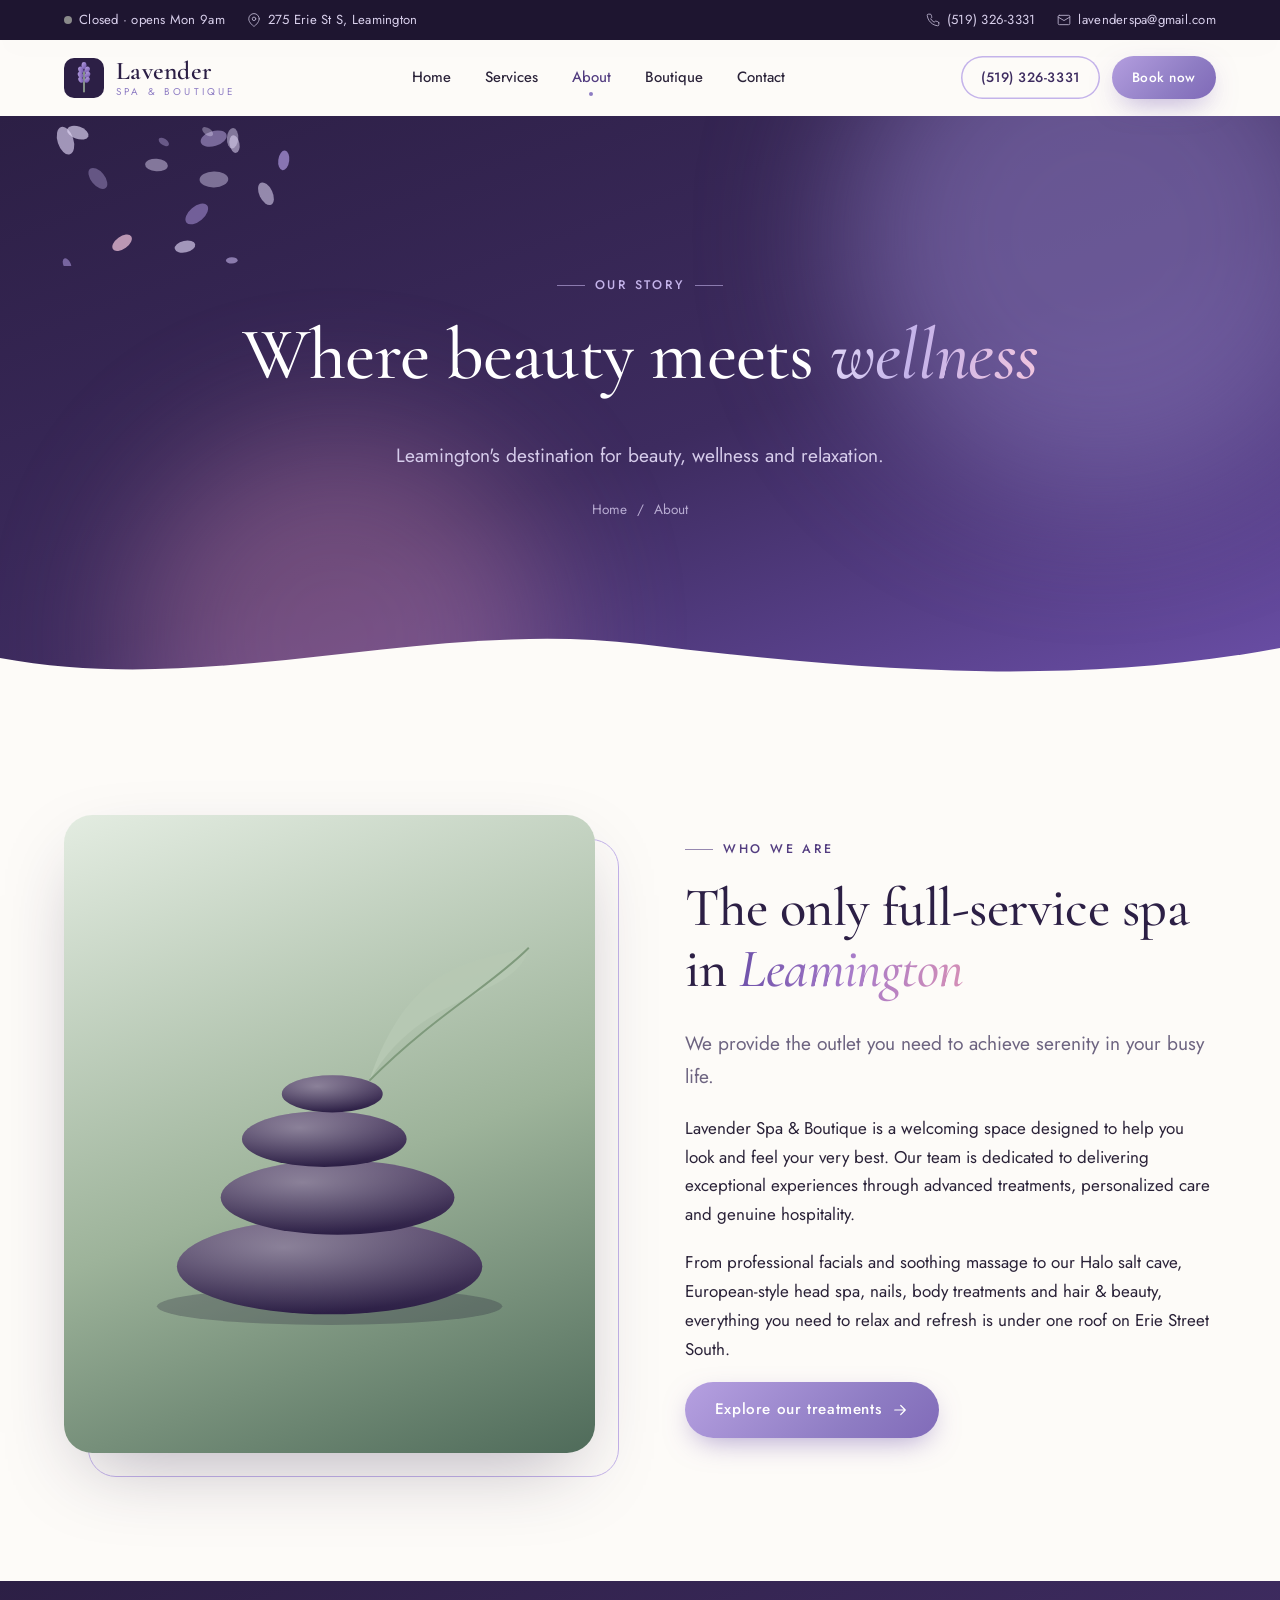
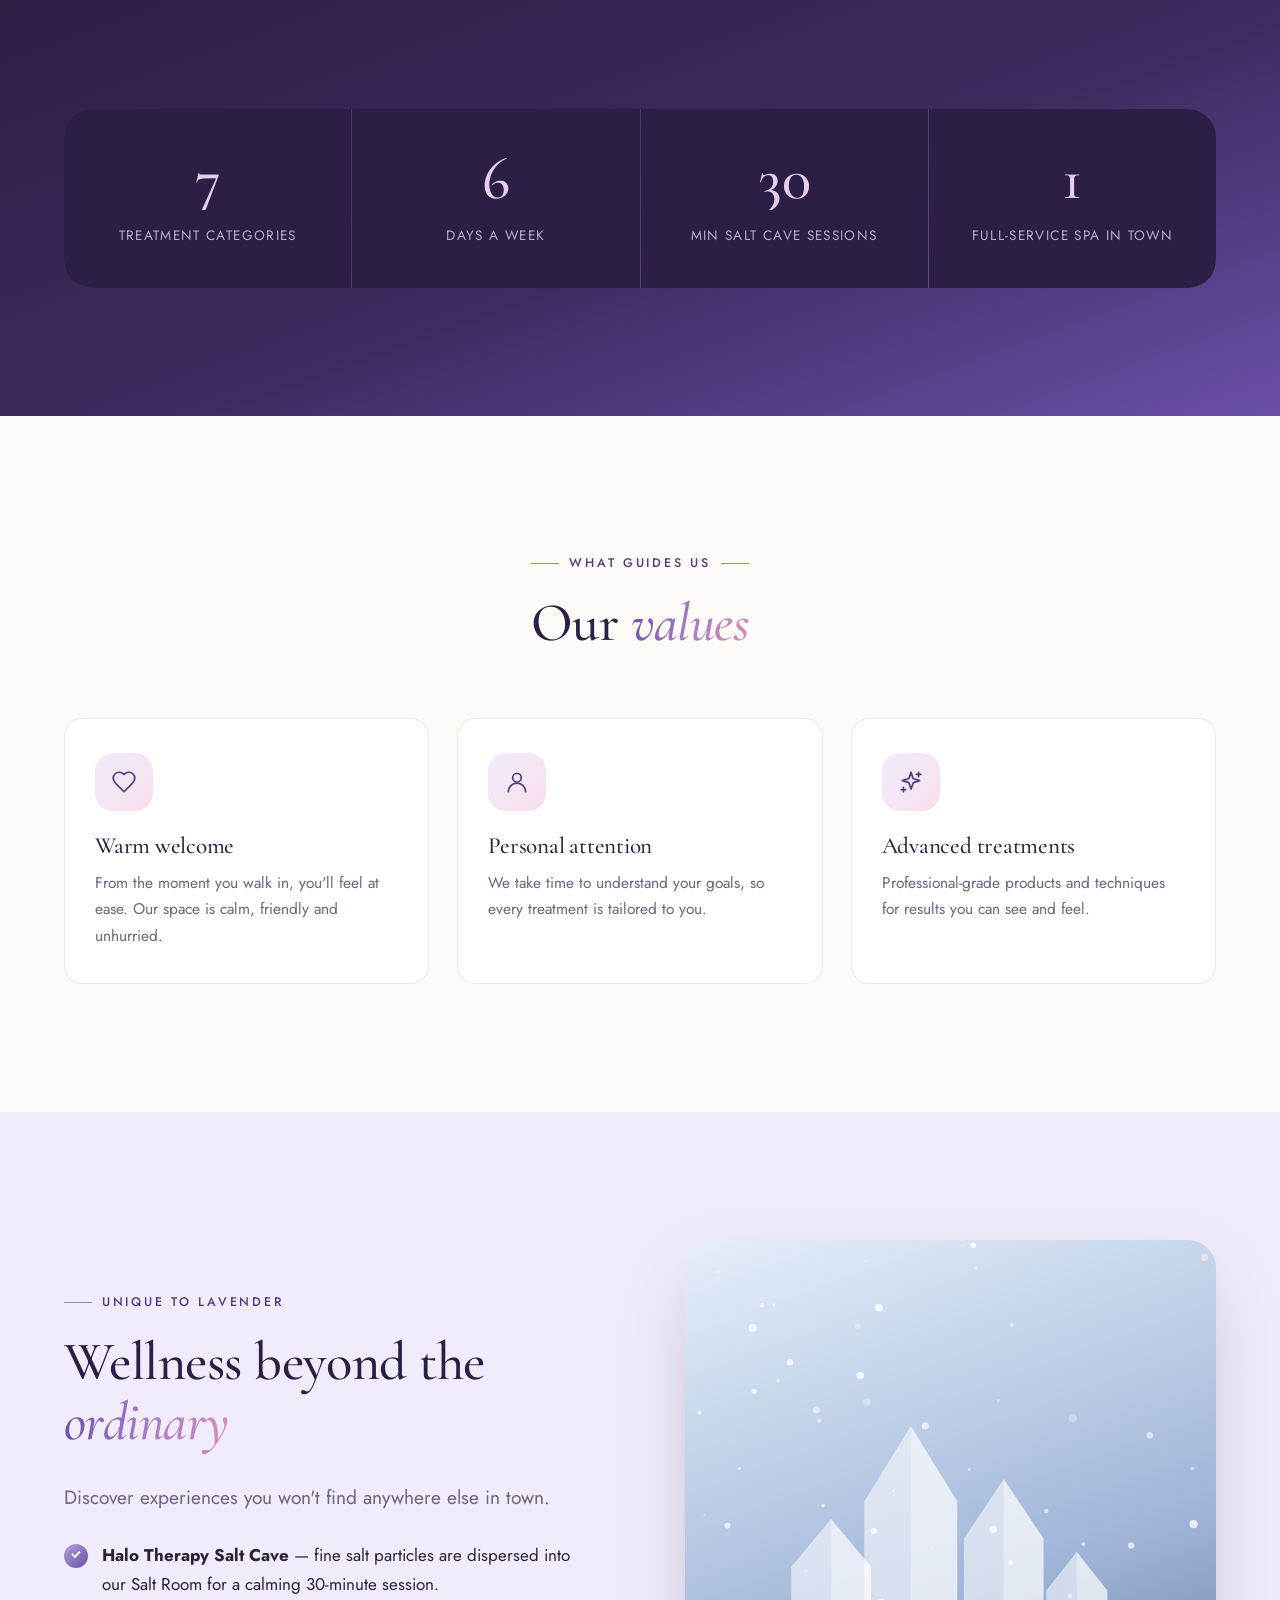
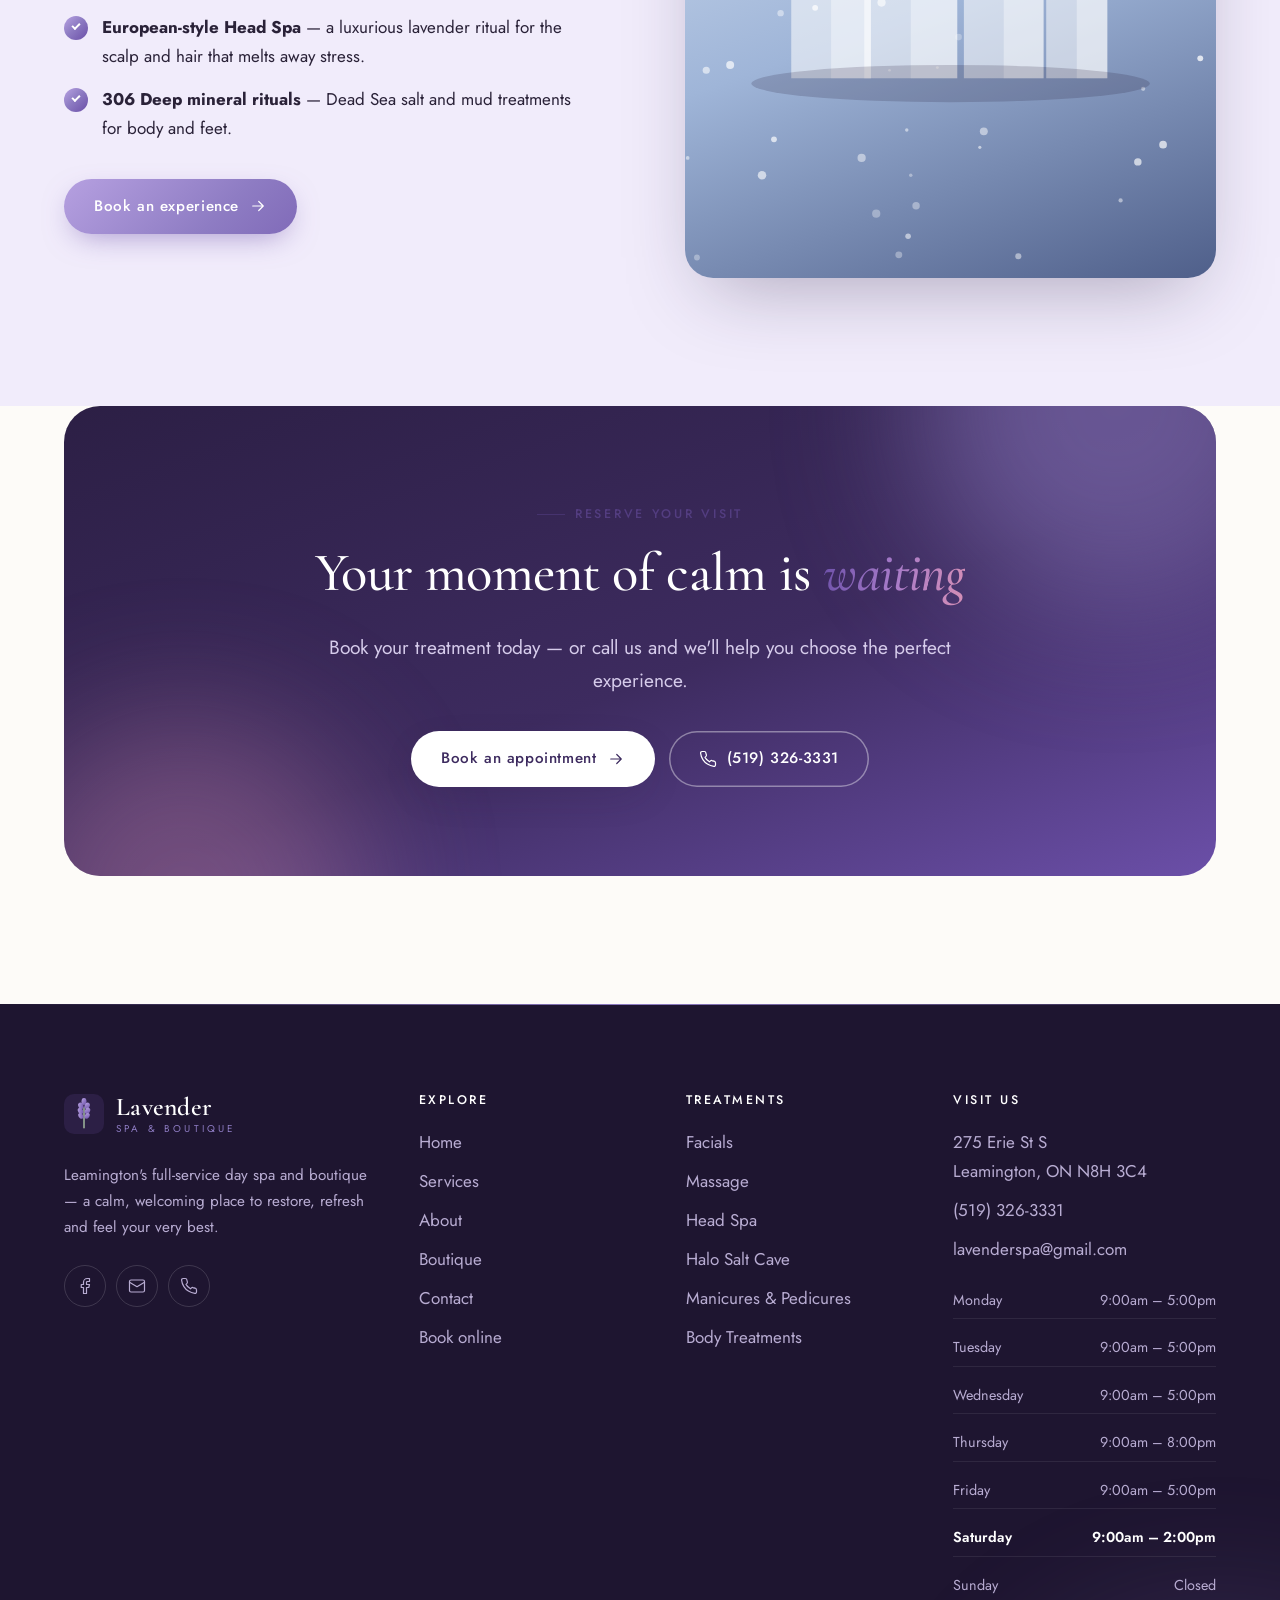
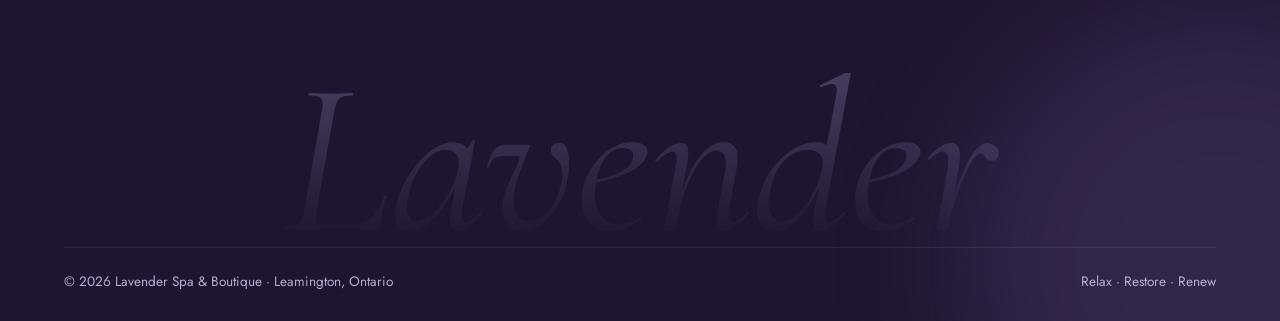
==== about.html @ 9978ac9d "Redesign Lavender Spa & Boutique website Static, dependency-free multi-page site (home, services, ab" ====
<!doctype html>
<html lang="en-CA">
<head>
  <meta charset="utf-8">
  <meta name="viewport" content="width=device-width, initial-scale=1, viewport-fit=cover">
  <title>About Us | Lavender Spa & Boutique, Leamington</title>
  <meta name="description" content="Lavender Spa & Boutique is Leamington's only full-service spa — a welcoming destination for beauty, wellness and relaxation.">
  <meta name="theme-color" content="#2c1f45">
  <meta property="og:type" content="website">
  <meta property="og:title" content="About Us | Lavender Spa & Boutique, Leamington">
  <meta property="og:description" content="Lavender Spa & Boutique is Leamington's only full-service spa — a welcoming destination for beauty, wellness and relaxation.">
  <meta property="og:locale" content="en_CA">
  <link rel="canonical" href="https://www.lavenderspa.ca/about.html">
  <link rel="icon" href="assets/img/favicon.svg" type="image/svg+xml">
  <link rel="preconnect" href="https://fonts.googleapis.com">
  <link rel="preconnect" href="https://fonts.gstatic.com" crossorigin>
  <link rel="stylesheet" href="https://fonts.googleapis.com/css2?family=Cormorant+Garamond:ital,wght@0,500;0,600;1,500;1,600&family=Jost:wght@300;400;500;600&display=swap">
  <link rel="stylesheet" href="assets/css/styles.css">
  <script>document.documentElement.classList.add("js")</script>
  <script src="assets/js/main.js" defer></script>
  <script type="application/ld+json">
  {
    "@context": "https://schema.org",
    "@type": "DaySpa",
    "name": "Lavender Spa & Boutique",
    "url": "https://www.lavenderspa.ca/",
    "telephone": "+1-519-326-3331",
    "email": "lavenderspa@gmail.com",
    "address": { "@type": "PostalAddress", "streetAddress": "275 Erie St S", "addressLocality": "Leamington", "addressRegion": "ON", "postalCode": "N8H 3C4", "addressCountry": "CA" },
    "openingHoursSpecification": [
      { "@type": "OpeningHoursSpecification", "dayOfWeek": ["Monday","Tuesday","Wednesday","Friday"], "opens": "09:00", "closes": "17:00" },
      { "@type": "OpeningHoursSpecification", "dayOfWeek": "Thursday", "opens": "09:00", "closes": "20:00" },
      { "@type": "OpeningHoursSpecification", "dayOfWeek": "Saturday", "opens": "09:00", "closes": "14:00" }
    ],
    "sameAs": ["https://www.facebook.com/LavenderSpaandBoutique/"]
  }
  </script>
</head>
<body>
  <a class="skip-link" href="#main">Skip to content</a>
  <div class="scroll-progress" aria-hidden="true"></div>
  <div class="cursor-glow" aria-hidden="true"></div>

  <div class="topbar">
    <div class="container">
      <div class="topbar__group">
        <span class="topbar__item"><span class="status-dot" aria-hidden="true"></span><span data-open-status>Mon–Sat · 9am</span></span>
        <a class="topbar__item topbar__item--hide-sm" href="https://www.google.com/maps/search/?api=1&query=Lavender+Spa+%26+Boutique+275+Erie+St+S+Leamington+ON" target="_blank" rel="noopener"><svg viewBox="0 0 24 24" fill="none" stroke="currentColor" stroke-width="1.6" stroke-linecap="round" stroke-linejoin="round" aria-hidden="true"><path d="M21 10c0 7-9 13-9 13s-9-6-9-13a9 9 0 0 1 18 0z"/><circle cx="12" cy="10" r="3"/></svg>275 Erie St S, Leamington</a>
      </div>
      <div class="topbar__group topbar__group--secondary">
        <a class="topbar__item" href="tel:+15193263331"><svg viewBox="0 0 24 24" fill="none" stroke="currentColor" stroke-width="1.6" stroke-linecap="round" stroke-linejoin="round" aria-hidden="true"><path d="M22 16.9v3a2 2 0 0 1-2.2 2 19.8 19.8 0 0 1-8.6-3.1 19.5 19.5 0 0 1-6-6A19.8 19.8 0 0 1 2.1 4.2 2 2 0 0 1 4.1 2h3a2 2 0 0 1 2 1.7c.1.9.4 1.8.7 2.7a2 2 0 0 1-.5 2.1L8 9.8a16 16 0 0 0 6 6l1.3-1.3a2 2 0 0 1 2.1-.4c.9.3 1.8.6 2.7.7a2 2 0 0 1 1.7 2z"/></svg>(519) 326-3331</a>
        <a class="topbar__item" href="mailto:lavenderspa@gmail.com"><svg viewBox="0 0 24 24" fill="none" stroke="currentColor" stroke-width="1.6" stroke-linecap="round" stroke-linejoin="round" aria-hidden="true"><rect x="2" y="4" width="20" height="16" rx="2"/><path d="m22 7-10 6L2 7"/></svg>lavenderspa@gmail.com</a>
      </div>
    </div>
  </div>

  <header class="header">
    <div class="container">
      <a href="index.html" class="logo" aria-label="Lavender Spa &amp; Boutique — home">
        <svg class="logo__mark" aria-hidden="true" xmlns="http://www.w3.org/2000/svg" viewBox="0 0 64 64">
  <defs>
    <linearGradient id="lg-h" x1="0" y1="0" x2="1" y2="1">
      <stop offset="0" stop-color="#b9a3e3"/>
      <stop offset="1" stop-color="#6b4fa8"/>
    </linearGradient>
  </defs>
  <rect width="64" height="64" rx="16" fill="#2c1f45"/>
  <path d="M32 54V22" stroke="#9db39a" stroke-width="2.5" stroke-linecap="round"/>
  <g fill="url(#lg-h)">
    <ellipse cx="32" cy="12" rx="4" ry="5.5"/>
    <ellipse cx="27" cy="19" rx="4" ry="5.5" transform="rotate(-25 27 19)"/>
    <ellipse cx="37" cy="19" rx="4" ry="5.5" transform="rotate(25 37 19)"/>
    <ellipse cx="26.5" cy="27" rx="4" ry="5.5" transform="rotate(-30 26.5 27)"/>
    <ellipse cx="37.5" cy="27" rx="4" ry="5.5" transform="rotate(30 37.5 27)"/>
    <ellipse cx="27" cy="35" rx="3.6" ry="5" transform="rotate(-35 27 35)"/>
    <ellipse cx="37" cy="35" rx="3.6" ry="5" transform="rotate(35 37 35)"/>
  </g>
</svg>

        <span class="logo__text"><span class="logo__name">Lavender</span><span class="logo__tag">Spa &amp; Boutique</span></span>
      </a>
      <nav class="nav" aria-label="Primary">
        <a class="nav__link" href="index.html">Home</a>
<a class="nav__link" href="services.html">Services</a>
<a class="nav__link" href="about.html" aria-current="page">About</a>
<a class="nav__link" href="products.html">Boutique</a>
<a class="nav__link" href="contact.html">Contact</a>
      </nav>
      <div class="header__actions">
        <a class="btn btn--ghost btn--sm" href="tel:+15193263331">(519) 326-3331</a>
        <a class="btn btn--sm" href="contact.html#book">Book now</a>
        <button class="menu-toggle" type="button" aria-expanded="false" aria-controls="mobile-nav" aria-label="Open menu"><span></span><span></span><span></span></button>
      </div>
    </div>
  </header>

  <nav class="mobile-nav" id="mobile-nav" aria-label="Mobile" aria-hidden="true">
    <a href="index.html">Home</a>
<a href="services.html">Services</a>
<a href="about.html" aria-current="page">About</a>
<a href="products.html">Boutique</a>
<a href="contact.html">Contact</a>
    <div class="mobile-nav__footer">
      <p>275 Erie St S, Leamington, ON N8H 3C4<br><a href="tel:+15193263331">(519) 326-3331</a></p>
      <a class="btn btn--light" href="contact.html#book">Book an appointment</a>
    </div>
  </nav>

  <main id="main">

  <section class="page-hero">
    <div class="blob blob--1" aria-hidden="true"></div>
    <div class="blob blob--2" aria-hidden="true"></div>
    <canvas id="petals" aria-hidden="true"></canvas>
    <div class="container">
      <span class="eyebrow" data-reveal>Our story</span>
      <h1 data-split>Where beauty meets <span class="text-gradient">wellness</span></h1>
      <p class="lead" data-reveal style="--delay:.4s">Leamington's destination for beauty, wellness and relaxation.</p>
      <nav class="breadcrumb" aria-label="Breadcrumb" data-reveal style="--delay:.5s"><a href="index.html">Home</a><span aria-hidden="true">/</span><span aria-current="page">About</span></nav>
    </div>
    <svg class="wave" viewBox="0 0 1440 70" preserveAspectRatio="none" aria-hidden="true"><path d="M0 40 C 240 80 480 0 720 26 C 960 52 1200 70 1440 30 V70 H0Z"/></svg>
  </section>
    <section class="section">
      <div class="container split">
        <div class="frame-wrap" data-reveal="left">
          <div class="frame art--c"><svg viewBox="0 0 400 500" preserveAspectRatio="xMidYMid slice" aria-hidden="true">
<defs><linearGradient id="st" x1="0" y1="0" x2="0" y2="1"><stop offset="0" stop-color="#5a4a6e"/><stop offset="1" stop-color="#2c1f45"/></linearGradient>
<radialGradient id="sh" cx=".35" cy=".3" r=".7"><stop offset="0" stop-color="#fff" stop-opacity=".35"/><stop offset="1" stop-color="#fff" stop-opacity="0"/></radialGradient></defs>
<g transform="translate(200.0 310.0)">
<ellipse cx="0" cy="70" rx="130" ry="14" fill="#1e1530" opacity=".25"/>
<ellipse cx="0" cy="40" rx="115" ry="36" fill="url(#st)"/><ellipse cx="0" cy="40" rx="115" ry="36" fill="url(#sh)"/>
<ellipse cx="6" cy="-12" rx="88" ry="28" fill="url(#st)"/><ellipse cx="6" cy="-12" rx="88" ry="28" fill="url(#sh)"/>
<ellipse cx="-4" cy="-56" rx="62" ry="21" fill="url(#st)"/><ellipse cx="-4" cy="-56" rx="62" ry="21" fill="url(#sh)"/>
<ellipse cx="2" cy="-90" rx="38" ry="14" fill="url(#st)"/><ellipse cx="2" cy="-90" rx="38" ry="14" fill="url(#sh)"/>
<path d="M30 -100 C 70 -170, 140 -160, 150 -200 C 110 -190, 60 -190, 30 -100Z" fill="#b7c9b4" opacity=".9"/>
<path d="M30 -100 C 80 -150, 120 -170, 150 -200" stroke="#7f9a7c" stroke-width="1.5" fill="none"/>
</g></svg></div>
        </div>
        <div data-reveal="right">
          <span class="eyebrow">Who we are</span>
          <h2>The only full-service spa in <span class="text-gradient">Leamington</span></h2>
          <p class="lead">We provide the outlet you need to achieve serenity in your busy life.</p>
          <p>Lavender Spa &amp; Boutique is a welcoming space designed to help you look and feel your very best. Our team is dedicated to delivering exceptional experiences through advanced treatments, personalized care and genuine hospitality.</p>
          <p>From professional facials and soothing massage to our Halo salt cave, European-style head spa, nails, body treatments and hair &amp; beauty, everything you need to relax and refresh is under one roof on Erie Street South.</p>
          <a class="btn" href="services.html">Explore our treatments <svg viewBox="0 0 24 24" fill="none" stroke="currentColor" stroke-width="1.6" stroke-linecap="round" stroke-linejoin="round" aria-hidden="true"><path d="M5 12h14M13 6l6 6-6 6"/></svg></a>
        </div>
      </div>
    </section>

    <section class="section section--dark">
      <div class="container">
        <div class="stats" data-reveal>
          <div class="stat"><strong data-count="7">7</strong><span>Treatment categories</span></div>
          <div class="stat"><strong data-count="6">6</strong><span>Days a week</span></div>
          <div class="stat"><strong data-count="30">30</strong><span>Min salt cave sessions</span></div>
          <div class="stat"><strong data-count="1">1</strong><span>Full-service spa in town</span></div>
        </div>
      </div>
    </section>

    <section class="section">
      <div class="container">
        <div class="section-head section-head--center" data-reveal>
          <span class="eyebrow">What guides us</span>
          <h2>Our <span class="text-gradient">values</span></h2>
        </div>
        <div class="grid grid--3" data-stagger>
          <div class="feature" data-reveal><div class="feature__icon"><svg viewBox="0 0 24 24" fill="none" stroke="currentColor" stroke-width="1.6" stroke-linecap="round" stroke-linejoin="round" aria-hidden="true"><path d="M19 14c1.5-1.5 3-3.2 3-5.5A5.5 5.5 0 0 0 16.5 3c-1.8 0-3 .5-4.5 2-1.5-1.5-2.7-2-4.5-2A5.5 5.5 0 0 0 2 8.5c0 2.3 1.5 4 3 5.5l7 7z"/></svg></div><h3>Warm welcome</h3><p>From the moment you walk in, you'll feel at ease. Our space is calm, friendly and unhurried.</p></div>
          <div class="feature" data-reveal><div class="feature__icon"><svg viewBox="0 0 24 24" fill="none" stroke="currentColor" stroke-width="1.6" stroke-linecap="round" stroke-linejoin="round" aria-hidden="true"><circle cx="12" cy="8" r="4"/><path d="M4 21a8 8 0 0 1 16 0"/></svg></div><h3>Personal attention</h3><p>We take time to understand your goals, so every treatment is tailored to you.</p></div>
          <div class="feature" data-reveal><div class="feature__icon"><svg viewBox="0 0 24 24" fill="none" stroke="currentColor" stroke-width="1.6" stroke-linecap="round" stroke-linejoin="round" aria-hidden="true"><path d="M12 3l1.9 5.8L20 10.7l-5.8 1.9L12 18.5l-1.9-5.9L4 10.7l6.1-1.9z"/><path d="M19 3v4M17 5h4M5 17v4M3 19h4"/></svg></div><h3>Advanced treatments</h3><p>Professional-grade products and techniques for results you can see and feel.</p></div>
        </div>
      </div>
    </section>

    <section class="section section--alt">
      <div class="container split split--reverse">
        <div class="frame-wrap" data-reveal="right">
          <div class="frame art--e"><svg viewBox="0 0 400 500" preserveAspectRatio="xMidYMid slice" aria-hidden="true"><circle cx="130" cy="75" r="2.4" fill="#fff" opacity="0.29"/><circle cx="214" cy="183" r="1.1" fill="#fff" opacity="0.53"/><circle cx="15" cy="217" r="1.2" fill="#fff" opacity="0.30"/><circle cx="170" cy="413" r="1.3" fill="#fff" opacity="0.37"/><circle cx="251" cy="474" r="2.3" fill="#fff" opacity="0.47"/><circle cx="391" cy="23" r="2.9" fill="#fff" opacity="0.41"/><circle cx="58" cy="59" r="1.7" fill="#fff" opacity="0.70"/><circle cx="72" cy="291" r="2.4" fill="#fff" opacity="0.45"/><circle cx="219" cy="31" r="1.1" fill="#fff" opacity="0.36"/><circle cx="272" cy="214" r="1.7" fill="#fff" opacity="0.57"/><circle cx="181" cy="150" r="2.7" fill="#fff" opacity="0.63"/><circle cx="98" cy="287" r="2.2" fill="#fff" opacity="0.73"/><circle cx="292" cy="144" r="3.2" fill="#fff" opacity="0.31"/><circle cx="167" cy="379" r="1.3" fill="#fff" opacity="0.52"/><circle cx="16" cy="334" r="2.7" fill="#fff" opacity="0.57"/><circle cx="350" cy="157" r="2.5" fill="#fff" opacity="0.58"/><circle cx="232" cy="228" r="2.8" fill="#fff" opacity="0.77"/><circle cx="190" cy="332" r="1.1" fill="#fff" opacity="0.64"/><circle cx="259" cy="497" r="2.8" fill="#fff" opacity="0.41"/><circle cx="154" cy="334" r="1.0" fill="#fff" opacity="0.50"/><circle cx="67" cy="59" r="1.1" fill="#fff" opacity="0.67"/><circle cx="52" cy="124" r="1.9" fill="#fff" opacity="0.73"/><circle cx="32" cy="225" r="2.2" fill="#fff" opacity="0.74"/><circle cx="328" cy="432" r="1.6" fill="#fff" opacity="0.48"/><circle cx="144" cy="442" r="3.1" fill="#fff" opacity="0.33"/><circle cx="70" cy="116" r="1.5" fill="#fff" opacity="0.52"/><circle cx="236" cy="131" r="1.0" fill="#fff" opacity="0.48"/><circle cx="148" cy="283" r="3.1" fill="#fff" opacity="0.63"/><circle cx="206" cy="309" r="2.5" fill="#fff" opacity="0.28"/><circle cx="360" cy="390" r="2.9" fill="#fff" opacity="0.69"/><circle cx="157" cy="199" r="1.2" fill="#fff" opacity="0.60"/><circle cx="25" cy="34" r="1.5" fill="#fff" opacity="0.34"/><circle cx="136" cy="26" r="1.0" fill="#fff" opacity="0.33"/><circle cx="41" cy="182" r="1.1" fill="#fff" opacity="0.73"/><circle cx="246" cy="74" r="1.6" fill="#fff" opacity="0.44"/><circle cx="146" cy="61" r="2.9" fill="#fff" opacity="0.80"/><circle cx="186" cy="242" r="1.2" fill="#fff" opacity="0.31"/><circle cx="137" cy="132" r="2.8" fill="#fff" opacity="0.34"/><circle cx="9" cy="475" r="2.2" fill="#fff" opacity="0.33"/><circle cx="217" cy="14" r="2.2" fill="#fff" opacity="0.79"/><circle cx="345" cy="348" r="1.6" fill="#fff" opacity="0.45"/><circle cx="67" cy="386" r="2.2" fill="#fff" opacity="0.68"/><circle cx="132" cy="112" r="2.8" fill="#fff" opacity="0.79"/><circle cx="341" cy="403" r="2.8" fill="#fff" opacity="0.66"/><circle cx="91" cy="259" r="1.8" fill="#fff" opacity="0.27"/><circle cx="11" cy="140" r="1.6" fill="#fff" opacity="0.63"/><circle cx="383" cy="224" r="3.1" fill="#fff" opacity="0.79"/><circle cx="382" cy="182" r="1.5" fill="#fff" opacity="0.37"/><circle cx="79" cy="102" r="2.4" fill="#fff" opacity="0.75"/><circle cx="336" cy="240" r="2.4" fill="#fff" opacity="0.69"/><circle cx="34" cy="330" r="3.0" fill="#fff" opacity="0.68"/><circle cx="300" cy="239" r="1.4" fill="#fff" opacity="0.68"/><circle cx="133" cy="400" r="3.1" fill="#fff" opacity="0.47"/><circle cx="161" cy="473" r="2.6" fill="#fff" opacity="0.34"/><circle cx="51" cy="76" r="3.0" fill="#fff" opacity="0.69"/><circle cx="58" cy="413" r="3.2" fill="#fff" opacity="0.61"/><circle cx="140" cy="274" r="1.3" fill="#fff" opacity="0.26"/><circle cx="388" cy="325" r="2.2" fill="#fff" opacity="0.76"/><circle cx="174" cy="436" r="2.8" fill="#fff" opacity="0.37"/><circle cx="101" cy="146" r="1.5" fill="#fff" opacity="0.57"/><circle cx="104" cy="210" r="1.3" fill="#fff" opacity="0.75"/><circle cx="142" cy="229" r="2.3" fill="#fff" opacity="0.75"/><circle cx="168" cy="459" r="2.1" fill="#fff" opacity="0.54"/><circle cx="209" cy="9" r="2.0" fill="#fff" opacity="0.35"/><circle cx="2" cy="400" r="1.4" fill="#fff" opacity="0.51"/><circle cx="290" cy="278" r="1.7" fill="#fff" opacity="0.54"/><circle cx="222" cy="392" r="1.2" fill="#fff" opacity="0.56"/><circle cx="99" cy="138" r="2.7" fill="#fff" opacity="0.53"/><circle cx="225" cy="380" r="3.0" fill="#fff" opacity="0.49"/><circle cx="245" cy="253" r="2.1" fill="#fff" opacity="0.63"/><path d="M80 340 L80 256 L110 220 L140 256 L140 340Z" fill="#fff" opacity=".55"/><path d="M110 340 L110 220 L140 256 L140 340Z" fill="#fff" opacity=".35"/><path d="M135 340 L135 207 L170 150 L205 207 L205 340Z" fill="#fff" opacity=".55"/><path d="M170 340 L170 150 L205 207 L205 340Z" fill="#fff" opacity=".35"/><path d="M210 340 L210 235 L240 190 L270 235 L270 340Z" fill="#fff" opacity=".55"/><path d="M240 340 L240 190 L270 235 L270 340Z" fill="#fff" opacity=".35"/><path d="M272 340 L272 274 L295 245 L318 274 L318 340Z" fill="#fff" opacity=".55"/><path d="M295 340 L295 245 L318 274 L318 340Z" fill="#fff" opacity=".35"/><ellipse cx="200.0" cy="344.0" rx="150" ry="14" fill="#1e1530" opacity=".18"/></svg></div>
        </div>
        <div data-reveal="left">
          <span class="eyebrow">Unique to Lavender</span>
          <h2>Wellness beyond the <span class="text-gradient">ordinary</span></h2>
          <p class="lead">Discover experiences you won't find anywhere else in town.</p>
          <ul class="checklist">
            <li><span><strong>Halo Therapy Salt Cave</strong> — fine salt particles are dispersed into our Salt Room for a calming 30-minute session.</span></li>
            <li><span><strong>European-style Head Spa</strong> — a luxurious lavender ritual for the scalp and hair that melts away stress.</span></li>
            <li><span><strong>306 Deep mineral rituals</strong> — Dead Sea salt and mud treatments for body and feet.</span></li>
          </ul>
          <a class="btn" href="contact.html#book">Book an experience <svg viewBox="0 0 24 24" fill="none" stroke="currentColor" stroke-width="1.6" stroke-linecap="round" stroke-linejoin="round" aria-hidden="true"><path d="M5 12h14M13 6l6 6-6 6"/></svg></a>
        </div>
      </div>
    </section>

  <section class="section" style="padding-top:0">
    <div class="container">
      <div class="cta" data-reveal="zoom">
        <div class="blob blob--1" aria-hidden="true"></div>
        <div class="blob blob--2" aria-hidden="true"></div>
        <span class="eyebrow">Reserve your visit</span>
        <h2>Your moment of calm is <span class="text-gradient">waiting</span></h2>
        <p class="lead">Book your treatment today — or call us and we'll help you choose the perfect experience.</p>
        <div class="cta__actions">
          <a class="btn btn--light" href="contact.html#book">Book an appointment <svg viewBox="0 0 24 24" fill="none" stroke="currentColor" stroke-width="1.6" stroke-linecap="round" stroke-linejoin="round" aria-hidden="true"><path d="M5 12h14M13 6l6 6-6 6"/></svg></a>
          <a class="btn btn--ghost" href="tel:+15193263331"><svg viewBox="0 0 24 24" fill="none" stroke="currentColor" stroke-width="1.6" stroke-linecap="round" stroke-linejoin="round" aria-hidden="true"><path d="M22 16.9v3a2 2 0 0 1-2.2 2 19.8 19.8 0 0 1-8.6-3.1 19.5 19.5 0 0 1-6-6A19.8 19.8 0 0 1 2.1 4.2 2 2 0 0 1 4.1 2h3a2 2 0 0 1 2 1.7c.1.9.4 1.8.7 2.7a2 2 0 0 1-.5 2.1L8 9.8a16 16 0 0 0 6 6l1.3-1.3a2 2 0 0 1 2.1-.4c.9.3 1.8.6 2.7.7a2 2 0 0 1 1.7 2z"/></svg> (519) 326-3331</a>
        </div>
      </div>
    </div>
  </section>
  </main>
  <footer class="footer">
    <div class="blob blob--1" style="opacity:.18; top:auto; bottom:-200px; right:-200px" aria-hidden="true"></div>
    <div class="container">
      <div class="footer__grid">
        <div>
          <a href="index.html" class="logo" aria-label="Lavender Spa &amp; Boutique — home">
        <svg class="logo__mark" aria-hidden="true" xmlns="http://www.w3.org/2000/svg" viewBox="0 0 64 64">
  <defs>
    <linearGradient id="lg-f" x1="0" y1="0" x2="1" y2="1">
      <stop offset="0" stop-color="#b9a3e3"/>
      <stop offset="1" stop-color="#6b4fa8"/>
    </linearGradient>
  </defs>
  <rect width="64" height="64" rx="16" fill="#2c1f45"/>
  <path d="M32 54V22" stroke="#9db39a" stroke-width="2.5" stroke-linecap="round"/>
  <g fill="url(#lg-f)">
    <ellipse cx="32" cy="12" rx="4" ry="5.5"/>
    <ellipse cx="27" cy="19" rx="4" ry="5.5" transform="rotate(-25 27 19)"/>
    <ellipse cx="37" cy="19" rx="4" ry="5.5" transform="rotate(25 37 19)"/>
    <ellipse cx="26.5" cy="27" rx="4" ry="5.5" transform="rotate(-30 26.5 27)"/>
    <ellipse cx="37.5" cy="27" rx="4" ry="5.5" transform="rotate(30 37.5 27)"/>
    <ellipse cx="27" cy="35" rx="3.6" ry="5" transform="rotate(-35 27 35)"/>
    <ellipse cx="37" cy="35" rx="3.6" ry="5" transform="rotate(35 37 35)"/>
  </g>
</svg>

        <span class="logo__text"><span class="logo__name">Lavender</span><span class="logo__tag">Spa &amp; Boutique</span></span>
      </a>
          <p class="footer__about">Leamington's full-service day spa and boutique — a calm, welcoming place to restore, refresh and feel your very best.</p>
          <div class="socials">
            <a href="https://www.facebook.com/LavenderSpaandBoutique/" target="_blank" rel="noopener" aria-label="Lavender Spa on Facebook"><svg viewBox="0 0 24 24" fill="none" stroke="currentColor" stroke-width="1.6" stroke-linecap="round" stroke-linejoin="round" aria-hidden="true"><path d="M18 2h-3a5 5 0 0 0-5 5v3H7v4h3v8h4v-8h3l1-4h-4V7a1 1 0 0 1 1-1h3z"/></svg></a>
            <a href="mailto:lavenderspa@gmail.com" aria-label="Email Lavender Spa"><svg viewBox="0 0 24 24" fill="none" stroke="currentColor" stroke-width="1.6" stroke-linecap="round" stroke-linejoin="round" aria-hidden="true"><rect x="2" y="4" width="20" height="16" rx="2"/><path d="m22 7-10 6L2 7"/></svg></a>
            <a href="tel:+15193263331" aria-label="Call Lavender Spa"><svg viewBox="0 0 24 24" fill="none" stroke="currentColor" stroke-width="1.6" stroke-linecap="round" stroke-linejoin="round" aria-hidden="true"><path d="M22 16.9v3a2 2 0 0 1-2.2 2 19.8 19.8 0 0 1-8.6-3.1 19.5 19.5 0 0 1-6-6A19.8 19.8 0 0 1 2.1 4.2 2 2 0 0 1 4.1 2h3a2 2 0 0 1 2 1.7c.1.9.4 1.8.7 2.7a2 2 0 0 1-.5 2.1L8 9.8a16 16 0 0 0 6 6l1.3-1.3a2 2 0 0 1 2.1-.4c.9.3 1.8.6 2.7.7a2 2 0 0 1 1.7 2z"/></svg></a>
          </div>
        </div>
        <div>
          <h4>Explore</h4>
          <ul>
            <li><a href="index.html">Home</a></li><li><a href="services.html">Services</a></li><li><a href="about.html">About</a></li><li><a href="products.html">Boutique</a></li><li><a href="contact.html">Contact</a></li>
            <li><a href="contact.html#book">Book online</a></li>
          </ul>
        </div>
        <div>
          <h4>Treatments</h4>
          <ul>
            <li><a href="services.html#facials">Facials</a></li>
            <li><a href="services.html#massage">Massage</a></li>
            <li><a href="services.html#headspa">Head Spa</a></li>
            <li><a href="services.html#salt">Halo Salt Cave</a></li>
            <li><a href="services.html#nails">Manicures &amp; Pedicures</a></li>
            <li><a href="services.html#body">Body Treatments</a></li>
          </ul>
        </div>
        <div>
          <h4>Visit us</h4>
          <ul>
            <li><a href="https://www.google.com/maps/search/?api=1&query=Lavender+Spa+%26+Boutique+275+Erie+St+S+Leamington+ON" target="_blank" rel="noopener">275 Erie St S<br>Leamington, ON N8H 3C4</a></li>
            <li><a href="tel:+15193263331">(519) 326-3331</a></li>
            <li><a href="mailto:lavenderspa@gmail.com">lavenderspa@gmail.com</a></li>
          </ul>
          <ul class="hours" style="margin-top:18px">
            <li data-day="1"><span>Monday</span><span>9:00am – 5:00pm</span></li>
<li data-day="2"><span>Tuesday</span><span>9:00am – 5:00pm</span></li>
<li data-day="3"><span>Wednesday</span><span>9:00am – 5:00pm</span></li>
<li data-day="4"><span>Thursday</span><span>9:00am – 8:00pm</span></li>
<li data-day="5"><span>Friday</span><span>9:00am – 5:00pm</span></li>
<li data-day="6"><span>Saturday</span><span>9:00am – 2:00pm</span></li>
<li data-day="0"><span>Sunday</span><span>Closed</span></li>
          </ul>
        </div>
      </div>
      <div class="footer__word" aria-hidden="true">Lavender</div>
      <div class="footer__bottom">
        <span>© <span data-year>2026</span> Lavender Spa &amp; Boutique · Leamington, Ontario</span>
        <span>Relax · Restore · Renew</span>
      </div>
    </div>
  </footer>

  <div class="mobile-book"><a class="btn" href="contact.html#book"><svg viewBox="0 0 24 24" fill="none" stroke="currentColor" stroke-width="1.6" stroke-linecap="round" stroke-linejoin="round" aria-hidden="true"><rect x="3" y="4" width="18" height="18" rx="2"/><path d="M16 2v4M8 2v4M3 10h18"/></svg>Book an appointment</a></div>
  <button class="to-top" type="button" aria-label="Back to top">
    <svg class="to-top__ring" viewBox="0 0 52 52" aria-hidden="true"><circle cx="26" cy="26" r="24"/></svg>
    <svg viewBox="0 0 24 24" fill="none" stroke="currentColor" stroke-width="1.6" stroke-linecap="round" stroke-linejoin="round" aria-hidden="true"><path d="M12 19V5M6 11l6-6 6 6"/></svg>
  </button>
</body>
</html>
---- assets/css/styles.css ----
/* ==========================================================================
   Lavender Spa & Boutique — design system
   ========================================================================== */

:root {
  /* Palette */
  --plum-900: #1e1530;
  --plum-800: #2c1f45;
  --plum-700: #3d2b5f;
  --plum-600: #533d80;
  --lavender-500: #8e7cc3;
  --lavender-400: #a893d8;
  --lavender-300: #c4b3ea;
  --lavender-200: #e0d6f5;
  --lavender-100: #f1ecfb;
  --rose-300: #f2c6de;
  --rose-200: #f8dfec;
  --sage-500: #7f9a7c;
  --sage-300: #b7c9b4;
  --gold-400: #c9a96e;
  --cream-50: #fdfbf8;
  --cream-100: #f8f4ee;

  /* Semantic */
  --bg: var(--cream-50);
  --bg-alt: var(--lavender-100);
  --surface: #ffffff;
  --text: #2a2238;
  --text-muted: #6d6480;
  --heading: var(--plum-800);
  --border: rgba(83, 61, 128, 0.12);
  --accent: var(--lavender-500);
  --accent-strong: var(--plum-600);

  /* Gradients — the single source of brand colour blends */
  --grad-brand: linear-gradient(135deg, #b9a3e3 0%, #8e7cc3 45%, #6b4fa8 100%);
  --grad-soft: linear-gradient(135deg, #f1ecfb 0%, #f8dfec 100%);
  --grad-dusk: linear-gradient(160deg, #2c1f45 0%, #3d2b5f 55%, #6b4fa8 100%);
  --grad-text: linear-gradient(100deg, #6b4fa8 0%, #a77bc9 50%, #d58fb6 100%);
  --grad-gold: linear-gradient(135deg, #e6cf9f 0%, #c9a96e 100%);

  /* Type */
  --font-serif: "Cormorant Garamond", "Times New Roman", serif;
  --font-sans: "Jost", system-ui, -apple-system, "Segoe UI", sans-serif;

  /* Shape & depth */
  --radius-sm: 10px;
  --radius: 18px;
  --radius-lg: 28px;
  --shadow-sm: 0 2px 10px rgba(44, 31, 69, 0.06);
  --shadow: 0 12px 40px -12px rgba(44, 31, 69, 0.22);
  --shadow-lg: 0 30px 80px -24px rgba(44, 31, 69, 0.35);
  --ease: cubic-bezier(0.22, 1, 0.36, 1);

  --container: 1200px;
  --header-h: 76px;
}

/* -------------------------------------------------------------------------- */
/* Base                                                                       */
/* -------------------------------------------------------------------------- */

*,
*::before,
*::after { box-sizing: border-box; }

html { scroll-behavior: smooth; -webkit-text-size-adjust: 100%; }

body {
  margin: 0;
  font-family: var(--font-sans);
  font-size: 1.0625rem;
  line-height: 1.7;
  color: var(--text);
  background: var(--bg);
  -webkit-font-smoothing: antialiased;
  overflow-x: hidden;
}

img, svg { display: block; max-width: 100%; }

a { color: inherit; text-decoration: none; }

button { font: inherit; cursor: pointer; }

h1, h2, h3, h4 {
  font-family: var(--font-serif);
  color: var(--heading);
  font-weight: 500;
  line-height: 1.12;
  margin: 0 0 0.5em;
  letter-spacing: -0.01em;
}

h1 { font-size: clamp(2.7rem, 6.4vw, 5.4rem); }
h2 { font-size: clamp(2.1rem, 4.4vw, 3.4rem); }
h3 { font-size: clamp(1.4rem, 2.2vw, 1.75rem); }

p { margin: 0 0 1.1em; }

::selection { background: var(--lavender-300); color: var(--plum-900); }

:focus-visible {
  outline: 2px solid var(--lavender-500);
  outline-offset: 3px;
  border-radius: 6px;
}

.skip-link {
  position: absolute;
  left: 16px;
  top: -60px;
  z-index: 1000;
  padding: 10px 18px;
  background: var(--plum-800);
  color: #fff;
  border-radius: 999px;
  transition: top 0.2s;
}
.skip-link:focus { top: 12px; }

.container {
  width: 100%;
  max-width: var(--container);
  margin: 0 auto;
  padding: 0 24px;
}

.section { padding: clamp(72px, 10vw, 130px) 0; position: relative; }
.section--alt { background: var(--bg-alt); }
.section--soft { background: var(--grad-soft); }
.section--dark { background: var(--grad-dusk); color: #e9e3f5; overflow: hidden; isolation: isolate; }
.section--dark h2, .section--dark h3 { color: #fff; }

.eyebrow {
  display: inline-flex;
  align-items: center;
  gap: 10px;
  font-size: 0.78rem;
  font-weight: 500;
  letter-spacing: 0.22em;
  text-transform: uppercase;
  color: var(--accent-strong);
  margin-bottom: 18px;
}
.eyebrow::before {
  content: "";
  width: 28px;
  height: 1px;
  background: currentColor;
  opacity: 0.6;
}
.section--dark .eyebrow { color: var(--lavender-300); }

.text-gradient {
  background: var(--grad-text);
  -webkit-background-clip: text;
  background-clip: text;
  color: transparent;
  font-style: italic;
}

.lead { font-size: clamp(1.08rem, 1.5vw, 1.25rem); color: var(--text-muted); max-width: 60ch; }
.section--dark .lead { color: #cfc5e3; }

.section-head { max-width: 720px; margin-bottom: clamp(40px, 6vw, 64px); }
.section-head--center { margin-left: auto; margin-right: auto; text-align: center; }
.section-head--center .eyebrow::after {
  content: "";
  width: 28px;
  height: 1px;
  background: currentColor;
  opacity: 0.6;
}
.section-head--center .lead { margin-left: auto; margin-right: auto; }

/* -------------------------------------------------------------------------- */
/* Buttons                                                                    */
/* -------------------------------------------------------------------------- */

.btn {
  --btn-bg: var(--grad-brand);
  position: relative;
  display: inline-flex;
  align-items: center;
  justify-content: center;
  gap: 10px;
  padding: 15px 30px;
  border: 0;
  border-radius: 999px;
  font-size: 0.95rem;
  font-weight: 500;
  letter-spacing: 0.04em;
  color: #fff;
  background: var(--btn-bg);
  background-size: 160% 160%;
  background-position: 0% 50%;
  box-shadow: 0 10px 30px -10px rgba(107, 79, 168, 0.6);
  overflow: hidden;
  isolation: isolate;
  transition: transform 0.4s var(--ease), box-shadow 0.4s var(--ease), background-position 0.6s var(--ease);
  white-space: nowrap;
}
.btn:hover {
  transform: translateY(-2px);
  background-position: 100% 50%;
  box-shadow: 0 18px 40px -12px rgba(107, 79, 168, 0.7);
}
.btn::after {
  content: "";
  position: absolute;
  inset: 0;
  z-index: -1;
  background: linear-gradient(120deg, transparent 30%, rgba(255, 255, 255, 0.35) 50%, transparent 70%);
  transform: translateX(-120%);
  transition: transform 0.8s var(--ease);
}
.btn:hover::after { transform: translateX(120%); }

.btn svg { width: 18px; height: 18px; transition: transform 0.4s var(--ease); }
.btn:hover svg { transform: translateX(3px); }

.btn--ghost {
  background: transparent;
  color: var(--plum-700);
  box-shadow: inset 0 0 0 1.5px var(--lavender-300);
}
.btn--ghost:hover {
  background: var(--lavender-100);
  box-shadow: inset 0 0 0 1.5px var(--lavender-500);
}
.section--dark .btn--ghost,
.cta .btn--ghost,
.hero .btn--ghost,
.page-hero .btn--ghost { color: #fff; box-shadow: inset 0 0 0 1.5px rgba(255, 255, 255, 0.4); }
.section--dark .btn--ghost:hover,
.cta .btn--ghost:hover,
.hero .btn--ghost:hover,
.page-hero .btn--ghost:hover { background: rgba(255, 255, 255, 0.1); box-shadow: inset 0 0 0 1.5px #fff; }

.btn--light { background: #fff; color: var(--plum-700); box-shadow: var(--shadow); }
.btn--light:hover { background: #fff; }

.btn--sm { padding: 10px 20px; font-size: 0.85rem; }

.link-arrow {
  display: inline-flex;
  align-items: center;
  gap: 8px;
  font-weight: 500;
  color: var(--accent-strong);
  background-image: linear-gradient(currentColor, currentColor);
  background-size: 0% 1px;
  background-position: 0 100%;
  background-repeat: no-repeat;
  transition: background-size 0.4s var(--ease);
}
.link-arrow:hover { background-size: 100% 1px; }
.link-arrow svg { width: 16px; height: 16px; transition: transform 0.3s var(--ease); }
.link-arrow:hover svg { transform: translateX(4px); }

/* -------------------------------------------------------------------------- */
/* Header                                                                     */
/* -------------------------------------------------------------------------- */

.topbar {
  background: var(--plum-900);
  color: #d8cfeb;
  font-size: 0.82rem;
  letter-spacing: 0.02em;
}
.topbar .container {
  display: flex;
  align-items: center;
  justify-content: space-between;
  gap: 16px;
  min-height: 40px;
}
.topbar a:hover { color: #fff; }
.topbar__group { display: flex; align-items: center; gap: 22px; }
.topbar__item { display: inline-flex; align-items: center; gap: 7px; }
.topbar__item svg { width: 14px; height: 14px; opacity: 0.8; }
.status-dot {
  width: 8px;
  height: 8px;
  border-radius: 50%;
  background: #8a8a8a;
  box-shadow: 0 0 0 0 rgba(140, 214, 140, 0.6);
}
.status-dot.is-open { background: #8cd68c; animation: pulse 2s infinite; }
@keyframes pulse {
  0% { box-shadow: 0 0 0 0 rgba(140, 214, 140, 0.6); }
  70% { box-shadow: 0 0 0 8px rgba(140, 214, 140, 0); }
  100% { box-shadow: 0 0 0 0 rgba(140, 214, 140, 0); }
}

.header {
  position: sticky;
  top: 0;
  z-index: 100;
  height: var(--header-h);
  transition: background 0.4s var(--ease), box-shadow 0.4s var(--ease), height 0.4s var(--ease);
  background: rgba(253, 251, 248, 0.72);
  backdrop-filter: saturate(160%) blur(16px);
  -webkit-backdrop-filter: saturate(160%) blur(16px);
  border-bottom: 1px solid transparent;
}
.header.is-scrolled {
  --header-h: 64px;
  background: rgba(253, 251, 248, 0.9);
  border-bottom-color: var(--border);
  box-shadow: var(--shadow-sm);
}
.header .container {
  display: flex;
  align-items: center;
  justify-content: space-between;
  height: 100%;
  gap: 24px;
}

.logo { display: inline-flex; align-items: center; gap: 12px; }
.logo__mark { width: 40px; height: 40px; transition: transform 0.6s var(--ease); }
.logo:hover .logo__mark { transform: rotate(-8deg) scale(1.05); }
.logo__text { display: flex; flex-direction: column; line-height: 1; }
.logo__name {
  font-family: var(--font-serif);
  font-size: 1.6rem;
  font-weight: 600;
  color: var(--plum-800);
  letter-spacing: 0.01em;
}
.logo__tag {
  font-size: 0.62rem;
  letter-spacing: 0.32em;
  text-transform: uppercase;
  color: var(--lavender-500);
  margin-top: 4px;
}

.nav { display: flex; align-items: center; gap: 6px; }
.nav__link {
  position: relative;
  padding: 8px 14px;
  font-size: 0.93rem;
  font-weight: 450;
  color: var(--text);
  border-radius: 999px;
  transition: color 0.3s, background 0.3s;
}
.nav__link::after {
  content: "";
  position: absolute;
  left: 50%;
  bottom: 2px;
  width: 4px;
  height: 4px;
  border-radius: 50%;
  background: var(--lavender-500);
  transform: translateX(-50%) scale(0);
  transition: transform 0.3s var(--ease);
}
.nav__link:hover { color: var(--accent-strong); }
.nav__link[aria-current="page"] { color: var(--accent-strong); }
.nav__link[aria-current="page"]::after,
.nav__link:hover::after { transform: translateX(-50%) scale(1); }

.header__actions { display: flex; align-items: center; gap: 12px; }

.menu-toggle {
  display: none;
  width: 46px;
  height: 46px;
  border: 0;
  border-radius: 50%;
  background: var(--lavender-100);
  position: relative;
}
.menu-toggle span {
  position: absolute;
  left: 14px;
  right: 14px;
  height: 1.5px;
  background: var(--plum-800);
  border-radius: 2px;
  transition: transform 0.4s var(--ease), opacity 0.3s;
}
.menu-toggle span:nth-child(1) { top: 17px; }
.menu-toggle span:nth-child(2) { top: 22.5px; }
.menu-toggle span:nth-child(3) { top: 28px; }
.menu-open .menu-toggle span:nth-child(1) { transform: translateY(5.5px) rotate(45deg); }
.menu-open .menu-toggle span:nth-child(2) { opacity: 0; }
.menu-open .menu-toggle span:nth-child(3) { transform: translateY(-5.5px) rotate(-45deg); }

.mobile-nav {
  position: fixed;
  inset: 0;
  z-index: 90;
  padding: calc(var(--header-h) + 40px) 28px 40px;
  background: var(--grad-dusk);
  display: flex;
  flex-direction: column;
  gap: 8px;
  clip-path: circle(0% at calc(100% - 46px) 38px);
  transition: clip-path 0.7s var(--ease);
  visibility: hidden;
}
.menu-open .mobile-nav { clip-path: circle(150% at calc(100% - 46px) 38px); visibility: visible; }
.mobile-nav > a {
  font-family: var(--font-serif);
  font-size: 2.4rem;
  color: #fff;
  opacity: 0;
  transform: translateY(20px);
  transition: opacity 0.5s var(--ease), transform 0.5s var(--ease), color 0.3s;
}
.mobile-nav > a:hover, .mobile-nav > a[aria-current="page"] { color: var(--lavender-300); }
.menu-open .mobile-nav > a { opacity: 1; transform: none; }
.menu-open .mobile-nav > a:nth-child(1) { transition-delay: 0.15s; }
.menu-open .mobile-nav > a:nth-child(2) { transition-delay: 0.2s; }
.menu-open .mobile-nav > a:nth-child(3) { transition-delay: 0.25s; }
.menu-open .mobile-nav > a:nth-child(4) { transition-delay: 0.3s; }
.menu-open .mobile-nav > a:nth-child(5) { transition-delay: 0.35s; }
.menu-open .mobile-nav > a:nth-child(6) { transition-delay: 0.4s; }
.mobile-nav__footer {
  margin-top: auto;
  color: #cfc5e3;
  font-size: 0.95rem;
  opacity: 0;
  transition: opacity 0.6s 0.45s;
}
.menu-open .mobile-nav__footer { opacity: 1; }
.mobile-nav__footer a:not(.btn) { color: #fff; }
.mobile-nav__footer .btn { margin-top: 18px; width: 100%; font-family: var(--font-sans); font-size: 1rem; }
.menu-open { overflow: hidden; }
.menu-open .header { background: transparent; box-shadow: none; border-color: transparent; backdrop-filter: none; -webkit-backdrop-filter: none; }
.menu-open .header .logo__name { color: #fff; }
.menu-open .header .menu-toggle { background: rgba(255,255,255,0.12); }
.menu-open .header .menu-toggle span { background: #fff; }
.menu-open .header .header__actions .btn { opacity: 0; pointer-events: none; }

/* -------------------------------------------------------------------------- */
/* Hero                                                                       */
/* -------------------------------------------------------------------------- */

.hero {
  position: relative;
  min-height: calc(100svh - var(--header-h) - 40px);
  display: flex;
  align-items: center;
  overflow: hidden;
  background: var(--grad-dusk);
  color: #ece6f7;
  isolation: isolate;
  padding: 80px 0 120px;
}
.hero h1 { color: #fff; }
.hero .lead { color: #d6cceb; }

.blob {
  position: absolute;
  border-radius: 50%;
  filter: blur(70px);
  opacity: 0.55;
  z-index: -1;
  will-change: transform;
}
.blob--1 { width: 520px; height: 520px; background: #8e7cc3; top: -140px; right: -80px; animation: float1 18s ease-in-out infinite; }
.blob--2 { width: 420px; height: 420px; background: #d58fb6; bottom: -160px; left: 10%; opacity: 0.35; animation: float2 22s ease-in-out infinite; }
.blob--3 { width: 300px; height: 300px; background: #7f9a7c; top: 30%; left: -100px; opacity: 0.25; animation: float1 26s ease-in-out infinite reverse; }
@keyframes float1 { 0%,100% { transform: translate(0,0) scale(1); } 50% { transform: translate(-60px, 50px) scale(1.12); } }
@keyframes float2 { 0%,100% { transform: translate(0,0) scale(1); } 50% { transform: translate(80px, -40px) scale(0.92); } }

#petals { position: absolute; inset: 0; z-index: -1; pointer-events: none; }

.hero__grid {
  display: grid;
  grid-template-columns: 1.15fr 0.85fr;
  align-items: center;
  gap: 60px;
}
.hero__badge {
  display: inline-flex;
  align-items: center;
  gap: 10px;
  padding: 8px 16px 8px 8px;
  border-radius: 999px;
  background: rgba(255, 255, 255, 0.08);
  border: 1px solid rgba(255, 255, 255, 0.14);
  font-size: 0.85rem;
  margin-bottom: 28px;
  backdrop-filter: blur(6px);
}
.hero__badge span:first-child {
  padding: 4px 10px;
  border-radius: 999px;
  background: var(--grad-brand);
  color: #fff;
  font-size: 0.72rem;
  letter-spacing: 0.12em;
  text-transform: uppercase;
}
.hero h1 .text-gradient,
.page-hero h1 .text-gradient {
  background: linear-gradient(100deg, #e0d6f5 0%, #c4b3ea 40%, #f2c6de 100%);
  -webkit-background-clip: text;
  background-clip: text;
}
.hero__actions { display: flex; flex-wrap: wrap; gap: 14px; margin-top: 36px; }
.hero__meta { display: flex; flex-wrap: wrap; gap: 34px; margin-top: 54px; }
.hero__meta-item strong {
  display: block;
  font-family: var(--font-serif);
  font-size: 2.3rem;
  font-weight: 500;
  color: #fff;
  line-height: 1;
}
.hero__meta-item span { font-size: 0.82rem; letter-spacing: 0.08em; text-transform: uppercase; color: #b8acd2; }

.hero__visual { position: relative; aspect-ratio: 4 / 5; max-width: 460px; justify-self: end; width: 100%; }
.hero__arch {
  position: absolute;
  inset: 0;
  border-radius: 999px 999px 28px 28px;
  overflow: hidden;
  background: linear-gradient(180deg, #c4b3ea 0%, #a893d8 40%, #6b4fa8 100%);
  box-shadow: var(--shadow-lg), inset 0 0 0 1px rgba(255,255,255,0.18);
}
.hero__arch svg { position: absolute; inset: 0; width: 100%; height: 100%; }
.hero__ring {
  position: absolute;
  inset: -18px;
  border-radius: 999px 999px 40px 40px;
  border: 1px solid rgba(255, 255, 255, 0.2);
  pointer-events: none;
}
.hero__card {
  position: absolute;
  display: flex;
  align-items: center;
  gap: 12px;
  padding: 14px 18px;
  border-radius: 16px;
  background: rgba(255, 255, 255, 0.92);
  color: var(--text);
  box-shadow: var(--shadow);
  font-size: 0.88rem;
  line-height: 1.35;
  animation: bob 6s ease-in-out infinite;
}
.hero__card strong { display: block; color: var(--plum-800); font-weight: 600; }
.hero__card-icon {
  flex: none;
  display: grid;
  place-items: center;
  width: 40px;
  height: 40px;
  border-radius: 12px;
  background: var(--grad-soft);
  color: var(--plum-600);
}
.hero__card-icon svg { width: 20px; height: 20px; }
.hero__card--a { left: -50px; bottom: 18%; }
.hero__card--b { right: -24px; top: 12%; animation-delay: -3s; }
@keyframes bob { 0%,100% { transform: translateY(0); } 50% { transform: translateY(-12px); } }

.hero__scroll {
  position: absolute;
  bottom: 28px;
  left: 50%;
  transform: translateX(-50%);
  display: flex;
  flex-direction: column;
  align-items: center;
  gap: 8px;
  font-size: 0.7rem;
  letter-spacing: 0.3em;
  text-transform: uppercase;
  color: #b8acd2;
}
.hero__scroll::after {
  content: "";
  width: 1px;
  height: 44px;
  background: linear-gradient(#b8acd2, transparent);
  animation: scrollLine 2.2s var(--ease) infinite;
  transform-origin: top;
}
@keyframes scrollLine { 0% { transform: scaleY(0); } 50% { transform: scaleY(1); transform-origin: top; } 51% { transform-origin: bottom; } 100% { transform: scaleY(0); transform-origin: bottom; } }

.wave { position: absolute; left: 0; right: 0; bottom: -1px; height: 70px; width: 100%; z-index: 1; }
.wave path { fill: var(--bg); }

/* Split headline animation */
.split-word { display: inline-block; overflow: hidden; vertical-align: top; padding-bottom: 0.08em; }
.split-word > span {
  display: inline-block;
  transform: translateY(110%);
  animation: wordUp 1s var(--ease) forwards;
  animation-delay: calc(var(--i) * 70ms + 150ms);
}
@keyframes wordUp { to { transform: translateY(0); } }

/* -------------------------------------------------------------------------- */
/* Marquee                                                                    */
/* -------------------------------------------------------------------------- */

.marquee {
  overflow: hidden;
  padding: 26px 0;
  border-block: 1px solid var(--border);
  background: var(--surface);
  -webkit-mask-image: linear-gradient(90deg, transparent, #000 10%, #000 90%, transparent);
  mask-image: linear-gradient(90deg, transparent, #000 10%, #000 90%, transparent);
}
.marquee__track { display: flex; width: max-content; animation: marquee 40s linear infinite; }
.marquee:hover .marquee__track { animation-play-state: paused; }
.marquee__item {
  display: inline-flex;
  align-items: center;
  gap: 40px;
  padding-right: 40px;
  font-family: var(--font-serif);
  font-size: clamp(1.4rem, 2.6vw, 2rem);
  font-style: italic;
  color: var(--plum-700);
  white-space: nowrap;
}
.marquee__item svg { width: 20px; height: 20px; color: var(--lavender-400); }
@keyframes marquee { to { transform: translateX(-50%); } }

/* -------------------------------------------------------------------------- */
/* Cards & grids                                                              */
/* -------------------------------------------------------------------------- */

.grid { display: grid; gap: 28px; }
.grid--2 { grid-template-columns: repeat(2, 1fr); }
.grid--3 { grid-template-columns: repeat(3, 1fr); }
.grid--4 { grid-template-columns: repeat(4, 1fr); }

.category-card {
  position: relative;
  display: flex;
  flex-direction: column;
  min-height: 420px;
  padding: 32px;
  border-radius: var(--radius-lg);
  overflow: hidden;
  color: #fff;
  isolation: isolate;
  box-shadow: var(--shadow);
  transform-style: preserve-3d;
  transition: transform 0.5s var(--ease), box-shadow 0.5s var(--ease);
}
.category-card:hover { box-shadow: var(--shadow-lg); }
.category-card__art {
  position: absolute;
  inset: 0;
  z-index: -2;
  transition: transform 1s var(--ease);
}
.category-card:hover .category-card__art { transform: scale(1.08); }
.category-card__art svg { width: 100%; height: 100%; }
.category-card::before {
  content: "";
  position: absolute;
  inset: 0;
  z-index: -1;
  background: linear-gradient(180deg, transparent 30%, rgba(30, 21, 48, 0.82) 100%);
}
.category-card__num {
  font-family: var(--font-serif);
  font-size: 0.95rem;
  letter-spacing: 0.15em;
  opacity: 0.8;
}
.category-card__body { margin-top: auto; }
.category-card h3 { color: #fff; font-size: 1.9rem; margin-bottom: 8px; }
.category-card p { color: #e1d9f0; font-size: 0.95rem; margin-bottom: 18px; }
.category-card .link-arrow { color: #fff; }

.art--a { background: linear-gradient(160deg, #e0d6f5, #a893d8 60%, #6b4fa8); }
.art--b { background: linear-gradient(160deg, #f8dfec, #d58fb6 60%, #8a4f8a); }
.art--c { background: linear-gradient(160deg, #e3ece1, #9db39a 55%, #4f6b5a); }
.art--d { background: linear-gradient(160deg, #f6ead5, #c9a96e 55%, #7a5a3a); }
.art--e { background: linear-gradient(160deg, #e6effa, #9fb5d8 55%, #4f5f8a); }
.art--f { background: linear-gradient(160deg, #f1ecfb, #c4b3ea 55%, #533d80); }

.feature {
  padding: 34px 30px;
  border-radius: var(--radius);
  background: var(--surface);
  border: 1px solid var(--border);
  transition: transform 0.5s var(--ease), box-shadow 0.5s var(--ease), border-color 0.5s;
}
.feature:hover { transform: translateY(-6px); box-shadow: var(--shadow); border-color: transparent; }
.feature__icon {
  display: grid;
  place-items: center;
  width: 58px;
  height: 58px;
  margin-bottom: 22px;
  border-radius: 18px;
  background: var(--grad-soft);
  color: var(--plum-600);
  transition: transform 0.5s var(--ease), background 0.5s;
}
.feature:hover .feature__icon { transform: rotate(-8deg) scale(1.06); background: var(--grad-brand); color: #fff; }
.feature__icon svg { width: 26px; height: 26px; }
.feature h3 { font-size: 1.45rem; }
.feature p { color: var(--text-muted); font-size: 0.97rem; margin: 0; }

.section--dark .feature { background: rgba(255,255,255,0.05); border-color: rgba(255,255,255,0.1); }
.section--dark .feature p { color: #cfc5e3; }
.section--dark .feature__icon { background: rgba(255,255,255,0.1); color: var(--lavender-300); }

/* Signature treatment cards */
.treat-card {
  position: relative;
  display: flex;
  flex-direction: column;
  padding: 30px;
  border-radius: var(--radius-lg);
  background: var(--surface);
  border: 1px solid var(--border);
  overflow: hidden;
  transition: transform 0.5s var(--ease), box-shadow 0.5s var(--ease);
}
.treat-card::before {
  content: "";
  position: absolute;
  inset: 0 0 auto 0;
  height: 4px;
  background: var(--grad-brand);
  transform: scaleX(0);
  transform-origin: left;
  transition: transform 0.6s var(--ease);
}
.treat-card:hover { transform: translateY(-6px); box-shadow: var(--shadow); }
.treat-card:hover::before { transform: scaleX(1); }
.treat-card__top { display: flex; justify-content: space-between; align-items: flex-start; gap: 16px; margin-bottom: 14px; }
.treat-card__tag {
  font-size: 0.72rem;
  letter-spacing: 0.16em;
  text-transform: uppercase;
  color: var(--lavender-500);
}
.treat-card__price {
  font-family: var(--font-serif);
  font-size: 1.9rem;
  font-weight: 600;
  line-height: 1;
  background: var(--grad-text);
  -webkit-background-clip: text;
  background-clip: text;
  color: transparent;
  white-space: nowrap;
}
.treat-card h3 { font-size: 1.6rem; margin-bottom: 10px; }
.treat-card p { color: var(--text-muted); font-size: 0.97rem; flex: 1; }
.treat-card__foot {
  display: flex;
  align-items: center;
  justify-content: space-between;
  gap: 12px;
  padding-top: 18px;
  border-top: 1px dashed var(--border);
  font-size: 0.88rem;
  color: var(--text-muted);
}
.treat-card__foot span { display: inline-flex; align-items: center; gap: 6px; }
.treat-card__foot svg { width: 15px; height: 15px; }

/* Split / about blocks */
.split {
  display: grid;
  grid-template-columns: 1fr 1fr;
  gap: clamp(40px, 7vw, 100px);
  align-items: center;
}
.split--reverse > :first-child { order: 2; }

.frame {
  position: relative;
  aspect-ratio: 5 / 6;
  border-radius: var(--radius-lg);
  overflow: hidden;
  box-shadow: var(--shadow-lg);
}
.frame svg { width: 100%; height: 100%; }
.frame-wrap { position: relative; }
.frame-wrap::before {
  content: "";
  position: absolute;
  inset: 24px -24px -24px 24px;
  border-radius: var(--radius-lg);
  border: 1.5px solid var(--lavender-300);
  z-index: -1;
}
.frame-badge {
  position: absolute;
  right: -20px;
  bottom: 40px;
  width: 140px;
  height: 140px;
  border-radius: 50%;
  background: var(--surface);
  box-shadow: var(--shadow);
  display: grid;
  place-items: center;
  text-align: center;
}
.frame-badge__ring { position: absolute; inset: 8px; animation: spin 24s linear infinite; }
.frame-badge__ring text { font-size: 10.5px; letter-spacing: 3px; fill: var(--plum-600); text-transform: uppercase; font-family: var(--font-sans); }
.frame-badge svg.frame-badge__icon { width: 40px; height: 40px; }
@keyframes spin { to { transform: rotate(360deg); } }

.checklist { list-style: none; padding: 0; margin: 28px 0 36px; display: grid; gap: 14px; }
.checklist li { display: flex; gap: 14px; align-items: flex-start; }
.checklist li::before {
  content: "";
  flex: none;
  width: 24px;
  height: 24px;
  margin-top: 3px;
  border-radius: 50%;
  background: var(--grad-brand);
}
.checklist li { position: relative; }
.checklist li::after {
  content: "";
  position: absolute;
  left: 8px;
  top: 10px;
  width: 8px;
  height: 5px;
  border-left: 2px solid #fff;
  border-bottom: 2px solid #fff;
  transform: rotate(-45deg);
}

/* Stats */
.stats {
  display: grid;
  grid-template-columns: repeat(4, 1fr);
  gap: 1px;
  border-radius: var(--radius-lg);
  overflow: hidden;
  background: rgba(255,255,255,0.1);
}
.stat { padding: 40px 24px; text-align: center; background: var(--plum-800); }
.stat strong {
  display: block;
  font-family: var(--font-serif);
  font-size: clamp(2.6rem, 5vw, 3.8rem);
  font-weight: 500;
  line-height: 1;
  margin-bottom: 10px;
  background: linear-gradient(100deg, #e0d6f5, #f2c6de);
  -webkit-background-clip: text;
  background-clip: text;
  color: transparent;
}
.stat span { font-size: 0.85rem; letter-spacing: 0.1em; text-transform: uppercase; color: #b8acd2; }

/* Process steps */
.steps { counter-reset: step; }
.step { position: relative; padding-top: 70px; }
.step::before {
  counter-increment: step;
  content: "0" counter(step);
  position: absolute;
  top: 0;
  left: 0;
  font-family: var(--font-serif);
  font-size: 3.4rem;
  line-height: 1;
  font-style: italic;
  background: var(--grad-text);
  -webkit-background-clip: text;
  background-clip: text;
  color: transparent;
}
.step::after {
  content: "";
  position: absolute;
  top: 28px;
  left: 90px;
  right: -14px;
  height: 1px;
  background: linear-gradient(90deg, var(--lavender-300), transparent);
}
.step:last-child::after { display: none; }
.step h3 { font-size: 1.45rem; }
.step p { color: var(--text-muted); font-size: 0.97rem; }

/* Quote / ethos */
.quote {
  max-width: 900px;
  margin: 0 auto;
  text-align: center;
}
.quote blockquote {
  margin: 0;
  font-family: var(--font-serif);
  font-size: clamp(1.7rem, 3.6vw, 2.7rem);
  line-height: 1.3;
  font-style: italic;
  color: var(--heading);
}
.quote svg { width: 48px; height: 48px; margin: 0 auto 24px; color: var(--lavender-400); }

/* CTA band */
.cta {
  position: relative;
  padding: clamp(48px, 7vw, 90px);
  border-radius: 36px;
  overflow: hidden;
  background: var(--grad-dusk);
  color: #e9e3f5;
  text-align: center;
  isolation: isolate;
}
.cta h2 { color: #fff; }
.cta .lead { color: #d6cceb; margin: 0 auto 34px; }
.cta__actions { display: flex; flex-wrap: wrap; justify-content: center; gap: 14px; }
.cta .blob--1 { width: 400px; height: 400px; top: -200px; right: -100px; }
.cta .blob--2 { width: 360px; height: 360px; bottom: -200px; left: -60px; }

/* -------------------------------------------------------------------------- */
/* Page hero (inner pages)                                                    */
/* -------------------------------------------------------------------------- */

.page-hero {
  position: relative;
  padding: clamp(80px, 12vw, 150px) 0 clamp(110px, 13vw, 170px);
  background: var(--grad-dusk);
  color: #e9e3f5;
  overflow: hidden;
  isolation: isolate;
  text-align: center;
}
.page-hero h1 { color: #fff; font-size: clamp(2.6rem, 6vw, 4.6rem); }
.page-hero .lead { color: #d6cceb; margin: 0 auto; }
.page-hero .eyebrow { color: var(--lavender-300); }
.page-hero .eyebrow::after { content: ""; width: 28px; height: 1px; background: currentColor; opacity: 0.6; }
.breadcrumb { display: flex; justify-content: center; gap: 10px; font-size: 0.85rem; color: #b8acd2; margin-top: 26px; }
.breadcrumb a:hover { color: #fff; }

/* -------------------------------------------------------------------------- */
/* Services menu                                                              */
/* -------------------------------------------------------------------------- */

.tabs {
  position: sticky;
  top: calc(var(--header-h) + 12px);
  z-index: 20;
  display: flex;
  gap: 6px;
  padding: 6px;
  margin: 0 auto 56px;
  width: max-content;
  max-width: 100%;
  overflow-x: auto;
  scrollbar-width: none;
  border-radius: 999px;
  background: rgba(255, 255, 255, 0.85);
  backdrop-filter: blur(14px);
  -webkit-backdrop-filter: blur(14px);
  border: 1px solid var(--border);
  box-shadow: var(--shadow-sm);
}
.tabs::-webkit-scrollbar { display: none; }
.tab {
  position: relative;
  flex: none;
  padding: 10px 20px;
  border: 0;
  border-radius: 999px;
  background: transparent;
  color: var(--text-muted);
  font-size: 0.9rem;
  font-weight: 500;
  transition: color 0.3s;
  z-index: 1;
}
.tab:hover { color: var(--plum-700); }
.tab[aria-selected="true"] { color: #fff; }
.tabs__pill {
  position: absolute;
  top: 6px;
  bottom: 6px;
  left: 0;
  border-radius: 999px;
  background: var(--grad-brand);
  box-shadow: 0 6px 18px -6px rgba(107, 79, 168, 0.6);
  transition: transform 0.5s var(--ease), width 0.5s var(--ease);
  z-index: 0;
}

.menu-group { margin-bottom: 70px; scroll-margin-top: 160px; }
.menu-group.is-hidden { display: none; }
.menu-group__head {
  display: flex;
  align-items: flex-end;
  justify-content: space-between;
  gap: 24px;
  margin-bottom: 26px;
  padding-bottom: 20px;
  border-bottom: 1px solid var(--border);
}
.menu-group__head h2 { margin: 0; font-size: clamp(2rem, 3.6vw, 2.8rem); }
.menu-group__head p { margin: 0; color: var(--text-muted); max-width: 46ch; }

.menu-list { display: grid; grid-template-columns: repeat(2, 1fr); gap: 18px; }
.menu-item {
  display: flex;
  flex-direction: column;
  gap: 8px;
  padding: 24px 26px;
  border-radius: var(--radius);
  background: var(--surface);
  border: 1px solid var(--border);
  transition: transform 0.4s var(--ease), box-shadow 0.4s var(--ease), border-color 0.4s;
}
.menu-item:hover { transform: translateY(-3px); box-shadow: var(--shadow); border-color: var(--lavender-200); }
.menu-item__row { display: flex; align-items: baseline; gap: 12px; }
.menu-item h3 { margin: 0; font-size: 1.4rem; }
.menu-item__dots { flex: 1; border-bottom: 1.5px dotted var(--lavender-300); transform: translateY(-5px); min-width: 20px; }
.menu-item__price {
  font-family: var(--font-serif);
  font-size: 1.35rem;
  font-weight: 600;
  color: var(--plum-600);
  white-space: nowrap;
}
.menu-item__price--ask { font-family: var(--font-sans); font-size: 0.82rem; font-weight: 500; letter-spacing: 0.04em; color: var(--lavender-500); }
.menu-item p { margin: 0; color: var(--text-muted); font-size: 0.96rem; }
.menu-item__meta { display: flex; flex-wrap: wrap; gap: 8px; margin-top: 6px; }
.chip {
  display: inline-flex;
  align-items: center;
  gap: 6px;
  padding: 4px 12px;
  border-radius: 999px;
  background: var(--lavender-100);
  color: var(--plum-600);
  font-size: 0.78rem;
  font-weight: 500;
}
.chip--feature { background: var(--grad-brand); color: #fff; }
.chip svg { width: 13px; height: 13px; }

.notice {
  display: flex;
  gap: 16px;
  align-items: flex-start;
  padding: 22px 26px;
  border-radius: var(--radius);
  background: var(--grad-soft);
  border: 1px solid var(--lavender-200);
  color: var(--plum-700);
  font-size: 0.95rem;
}
.notice svg { flex: none; width: 22px; height: 22px; margin-top: 2px; color: var(--lavender-500); }
.notice p { margin: 0; }

/* -------------------------------------------------------------------------- */
/* Products                                                                   */
/* -------------------------------------------------------------------------- */

.product {
  position: relative;
  border-radius: var(--radius-lg);
  background: var(--surface);
  border: 1px solid var(--border);
  overflow: hidden;
  transition: transform 0.5s var(--ease), box-shadow 0.5s var(--ease);
}
.product:hover { transform: translateY(-6px); box-shadow: var(--shadow); }
.product__art { aspect-ratio: 1 / 1; display: grid; place-items: center; position: relative; overflow: hidden; }
.product__art svg { width: 58%; height: 58%; transition: transform 0.8s var(--ease); filter: drop-shadow(0 18px 24px rgba(44,31,69,0.25)); }
.product:hover .product__art svg { transform: translateY(-8px) rotate(-3deg) scale(1.04); }
.product__body { padding: 24px 26px 28px; }
.product__brand { font-size: 0.72rem; letter-spacing: 0.18em; text-transform: uppercase; color: var(--lavender-500); }
.product h3 { font-size: 1.45rem; margin: 6px 0 8px; }
.product p { color: var(--text-muted); font-size: 0.95rem; margin: 0; }

/* -------------------------------------------------------------------------- */
/* Contact                                                                    */
/* -------------------------------------------------------------------------- */

.contact-grid { display: grid; grid-template-columns: 0.9fr 1.1fr; gap: 40px; align-items: start; }
.info-card {
  padding: clamp(28px, 4vw, 44px);
  border-radius: var(--radius-lg);
  background: var(--grad-dusk);
  color: #e9e3f5;
  position: relative;
  overflow: hidden;
  isolation: isolate;
}
.info-card h2 { color: #fff; font-size: 2.2rem; }
.info-list { list-style: none; padding: 0; margin: 26px 0 0; display: grid; gap: 22px; }
.info-list li { display: flex; gap: 16px; }
.info-list__icon {
  flex: none;
  display: grid;
  place-items: center;
  width: 46px;
  height: 46px;
  border-radius: 14px;
  background: rgba(255, 255, 255, 0.1);
  color: var(--lavender-300);
}
.info-list__icon svg { width: 20px; height: 20px; }
.info-list small { display: block; font-size: 0.75rem; letter-spacing: 0.14em; text-transform: uppercase; color: #b8acd2; }
.info-list a:hover { color: #fff; text-decoration: underline; text-underline-offset: 3px; }

.hours { list-style: none; padding: 0; margin: 0; }
.hours li {
  display: flex;
  justify-content: space-between;
  gap: 16px;
  padding: 12px 0;
  border-bottom: 1px solid var(--border);
  font-size: 0.97rem;
}
.hours li:last-child { border-bottom: 0; }
.hours li.is-today { color: var(--plum-600); font-weight: 600; }
.hours li.is-today span:first-child::after {
  content: "Today";
  margin-left: 10px;
  padding: 2px 8px;
  border-radius: 999px;
  background: var(--grad-brand);
  color: #fff;
  font-size: 0.68rem;
  letter-spacing: 0.08em;
  text-transform: uppercase;
  vertical-align: 2px;
}
.section--dark .hours li, .info-card .hours li { border-color: rgba(255,255,255,0.12); }
.info-card .hours li.is-today { color: #fff; }

.form-card {
  padding: clamp(28px, 4vw, 44px);
  border-radius: var(--radius-lg);
  background: var(--surface);
  border: 1px solid var(--border);
  box-shadow: var(--shadow);
}
.form-grid { display: grid; grid-template-columns: 1fr 1fr; gap: 18px; }
.field { display: flex; flex-direction: column; gap: 8px; }
.field--full { grid-column: 1 / -1; }
.field label { font-size: 0.85rem; font-weight: 500; color: var(--plum-700); }
.field input, .field select, .field textarea {
  width: 100%;
  padding: 14px 16px;
  border-radius: 12px;
  border: 1.5px solid var(--border);
  background: var(--cream-50);
  color: var(--text);
  font: inherit;
  font-size: 0.97rem;
  transition: border-color 0.3s, box-shadow 0.3s, background 0.3s;
}
.field textarea { min-height: 130px; resize: vertical; }
.field input:focus, .field select:focus, .field textarea:focus {
  outline: none;
  border-color: var(--lavender-500);
  background: #fff;
  box-shadow: 0 0 0 4px rgba(142, 124, 195, 0.18);
}
.form-note { font-size: 0.85rem; color: var(--text-muted); margin: 16px 0 0; }
.form-status { margin-top: 16px; font-size: 0.95rem; color: var(--sage-500); font-weight: 500; min-height: 1.5em; }

.map {
  border-radius: var(--radius-lg);
  overflow: hidden;
  box-shadow: var(--shadow);
  aspect-ratio: 21 / 9;
  background: var(--lavender-100);
}
.map iframe { width: 100%; height: 100%; border: 0; filter: saturate(0.8) hue-rotate(-10deg); }

/* FAQ */
.faq { max-width: 860px; margin: 0 auto; display: grid; gap: 14px; }
.faq details {
  border-radius: var(--radius);
  background: var(--surface);
  border: 1px solid var(--border);
  transition: box-shadow 0.4s var(--ease), border-color 0.4s;
}
.faq details[open] { box-shadow: var(--shadow); border-color: var(--lavender-200); }
.faq summary {
  display: flex;
  align-items: center;
  justify-content: space-between;
  gap: 18px;
  padding: 22px 26px;
  cursor: pointer;
  list-style: none;
  font-family: var(--font-serif);
  font-size: 1.3rem;
  font-weight: 600;
  color: var(--heading);
}
.faq summary::-webkit-details-marker { display: none; }
.faq summary::after {
  content: "+";
  flex: none;
  display: grid;
  place-items: center;
  width: 34px;
  height: 34px;
  border-radius: 50%;
  background: var(--lavender-100);
  color: var(--plum-600);
  font-family: var(--font-sans);
  font-size: 1.3rem;
  font-weight: 300;
  transition: transform 0.4s var(--ease), background 0.4s, color 0.4s;
}
.faq details[open] summary::after { transform: rotate(45deg); background: var(--grad-brand); color: #fff; }
.faq__body { padding: 0 26px 24px; color: var(--text-muted); }
.faq__body p:last-child { margin: 0; }

/* -------------------------------------------------------------------------- */
/* Footer                                                                     */
/* -------------------------------------------------------------------------- */

.footer {
  position: relative;
  background: var(--plum-900);
  color: #b8acd2;
  padding: 90px 0 0;
  overflow: hidden;
  isolation: isolate;
}
.footer::before {
  content: "";
  position: absolute;
  inset: 0 0 auto 0;
  height: 1px;
  background: linear-gradient(90deg, transparent, var(--lavender-500), transparent);
}
.footer__grid { display: grid; grid-template-columns: 1.4fr 1fr 1fr 1.2fr; gap: 48px; }
.footer .logo__name { color: #fff; }
.footer h4 {
  font-family: var(--font-sans);
  font-size: 0.78rem;
  font-weight: 500;
  letter-spacing: 0.2em;
  text-transform: uppercase;
  color: #fff;
  margin-bottom: 20px;
}
.footer ul { list-style: none; padding: 0; margin: 0; display: grid; gap: 10px; }
.footer a { transition: color 0.3s; }
.footer a:hover { color: #fff; }
.footer__about { margin-top: 20px; font-size: 0.95rem; max-width: 34ch; }
.footer .hours li { border-color: rgba(255,255,255,0.08); padding: 6px 0; font-size: 0.9rem; }
.footer .hours li.is-today { color: #fff; }
.footer .hours li.is-today span:first-child::after { display: none; }
.socials { display: flex; gap: 10px; margin-top: 24px; }
.socials a {
  display: grid;
  place-items: center;
  width: 42px;
  height: 42px;
  border-radius: 50%;
  border: 1px solid rgba(255, 255, 255, 0.15);
  transition: background 0.3s, border-color 0.3s, transform 0.3s var(--ease);
}
.socials a:hover { background: var(--grad-brand); border-color: transparent; transform: translateY(-3px); }
.socials svg { width: 18px; height: 18px; }
.footer__word {
  margin-top: 70px;
  font-family: var(--font-serif);
  font-size: clamp(4rem, 17vw, 15rem);
  line-height: 0.8;
  text-align: center;
  font-style: italic;
  background: linear-gradient(180deg, rgba(196, 179, 234, 0.25), rgba(196, 179, 234, 0));
  -webkit-background-clip: text;
  background-clip: text;
  color: transparent;
  user-select: none;
  white-space: nowrap;
}
.footer__bottom {
  display: flex;
  flex-wrap: wrap;
  justify-content: space-between;
  gap: 12px;
  padding: 22px 0 28px;
  border-top: 1px solid rgba(255, 255, 255, 0.08);
  font-size: 0.85rem;
}

/* Floating actions */
.to-top {
  position: fixed;
  right: 22px;
  bottom: 22px;
  z-index: 80;
  display: grid;
  place-items: center;
  width: 52px;
  height: 52px;
  border: 0;
  border-radius: 50%;
  background: var(--surface);
  color: var(--plum-700);
  box-shadow: var(--shadow);
  opacity: 0;
  transform: translateY(20px);
  pointer-events: none;
  transition: opacity 0.4s, transform 0.4s var(--ease);
}
.to-top.is-visible { opacity: 1; transform: none; pointer-events: auto; }
.to-top svg { position: relative; width: 18px; height: 18px; }
.to-top__ring { position: absolute; inset: 0; width: 100% !important; height: 100% !important; transform: rotate(-90deg); }
.to-top__ring circle { fill: none; stroke: var(--lavender-500); stroke-width: 2.5; stroke-dasharray: 151; stroke-dashoffset: 151; stroke-linecap: round; }

.mobile-book {
  display: none;
  position: fixed;
  left: 16px;
  right: 84px;
  bottom: 22px;
  z-index: 80;
  transform: translateY(calc(100% + 40px));
  transition: transform 0.5s var(--ease);
}
.mobile-book.is-visible { transform: none; }
.mobile-book .btn { width: 100%; }

.scroll-progress {
  position: fixed;
  top: 0;
  left: 0;
  right: 0;
  height: 3px;
  z-index: 200;
  background: var(--grad-brand);
  transform-origin: left;
  transform: scaleX(0);
}

/* Cursor glow (pointer devices only) */
.cursor-glow {
  position: fixed;
  top: 0;
  left: 0;
  width: 380px;
  height: 380px;
  margin: -190px 0 0 -190px;
  border-radius: 50%;
  background: radial-gradient(circle, rgba(168, 147, 216, 0.16), transparent 65%);
  pointer-events: none;
  z-index: 0;
  opacity: 0;
  transition: opacity 0.5s;
}
@media (hover: hover) and (pointer: fine) { .cursor-glow.is-active { opacity: 1; } }

/* -------------------------------------------------------------------------- */
/* Reveal animations                                                          */
/* -------------------------------------------------------------------------- */

.js [data-reveal] {
  opacity: 0;
  transform: translateY(36px);
  transition: opacity 1s var(--ease), transform 1s var(--ease);
  transition-delay: var(--delay, 0s);
}
.js [data-reveal="left"] { transform: translateX(-40px); }
.js [data-reveal="right"] { transform: translateX(40px); }
.js [data-reveal="zoom"] { transform: scale(0.94); }
.js [data-reveal].is-in { opacity: 1; transform: none; }

/* Page fade */
.js body { animation: pageIn 0.7s var(--ease) both; }
@keyframes pageIn { from { opacity: 0; } to { opacity: 1; } }
body.is-leaving { opacity: 0; transition: opacity 0.3s ease; }

/* -------------------------------------------------------------------------- */
/* Responsive                                                                 */
/* -------------------------------------------------------------------------- */

@media (max-width: 1080px) {
  .nav, .header__actions .btn--ghost { display: none; }
  .menu-toggle { display: block; }
  .grid--4 { grid-template-columns: repeat(2, 1fr); }
  .footer__grid { grid-template-columns: 1fr 1fr; }
  .hero__card--a { left: -10px; }
  .hero__card--b { right: -10px; }
}

@media (max-width: 900px) {
  .hero__grid, .split, .contact-grid { grid-template-columns: 1fr; }
  .split--reverse > :first-child { order: 0; }
  .hero__visual { justify-self: center; max-width: 380px; margin-top: 20px; }
  .grid--3 { grid-template-columns: repeat(2, 1fr); }
  .menu-list { grid-template-columns: 1fr; }
  .stats { grid-template-columns: repeat(2, 1fr); }
  .step::after { display: none; }
  .frame-wrap { max-width: 520px; margin: 0 auto; width: 100%; }
  .map { aspect-ratio: 4 / 3; }
}

@media (max-width: 680px) {
  :root { --header-h: 68px; }
  body { font-size: 1rem; }
  .container { padding: 0 16px; }
  .topbar__group--secondary, .topbar__item--hide-sm { display: none; }
  .topbar .container { justify-content: center; }
  .header__actions > .btn { display: none; }
  .logo__name { font-size: 1.4rem; }
  .logo__mark { width: 36px; height: 36px; }
  .grid--2, .grid--3, .grid--4 { grid-template-columns: 1fr; }
  .category-card { min-height: 340px; }
  .hero { padding: 56px 0 110px; min-height: auto; }
  .hero__meta { gap: 24px; }
  .hero__meta-item strong { font-size: 1.9rem; }
  .hero__actions .btn { flex: 1 1 100%; }
  .hero__card { font-size: 0.8rem; padding: 10px 14px; }
  .hero__card-icon { width: 34px; height: 34px; }
  .hero__card--a { left: -6px; }
  .hero__card--b { right: -6px; }
  .hero__scroll { display: none; }
  .frame-wrap::before { inset: 14px -10px -14px 10px; }
  .frame-badge { right: 0; width: 112px; height: 112px; }
  .form-grid { grid-template-columns: 1fr; }
  .footer__grid { grid-template-columns: 1fr; gap: 36px; }
  .menu-group__head { flex-direction: column; align-items: flex-start; }
  .tabs { width: 100%; justify-content: flex-start; }
  .mobile-book { display: block; }
  .cta { border-radius: 26px; }
  .faq summary { font-size: 1.15rem; padding: 18px 20px; }
  .faq__body { padding: 0 20px 20px; }
  .menu-item { padding: 20px; }
  .menu-item__row { flex-wrap: wrap; }
  .menu-item__dots { display: none; }
  .menu-item__price { margin-left: auto; }
}

/* -------------------------------------------------------------------------- */
/* Reduced motion                                                             */
/* -------------------------------------------------------------------------- */

@media (prefers-reduced-motion: reduce) {
  *, *::before, *::after {
    animation-duration: 0.001ms !important;
    animation-iteration-count: 1 !important;
    transition-duration: 0.001ms !important;
    scroll-behavior: auto !important;
  }
  .js [data-reveal] { opacity: 1; transform: none; }
  .split-word > span { transform: none; }
  .marquee__track { animation: none; }
}
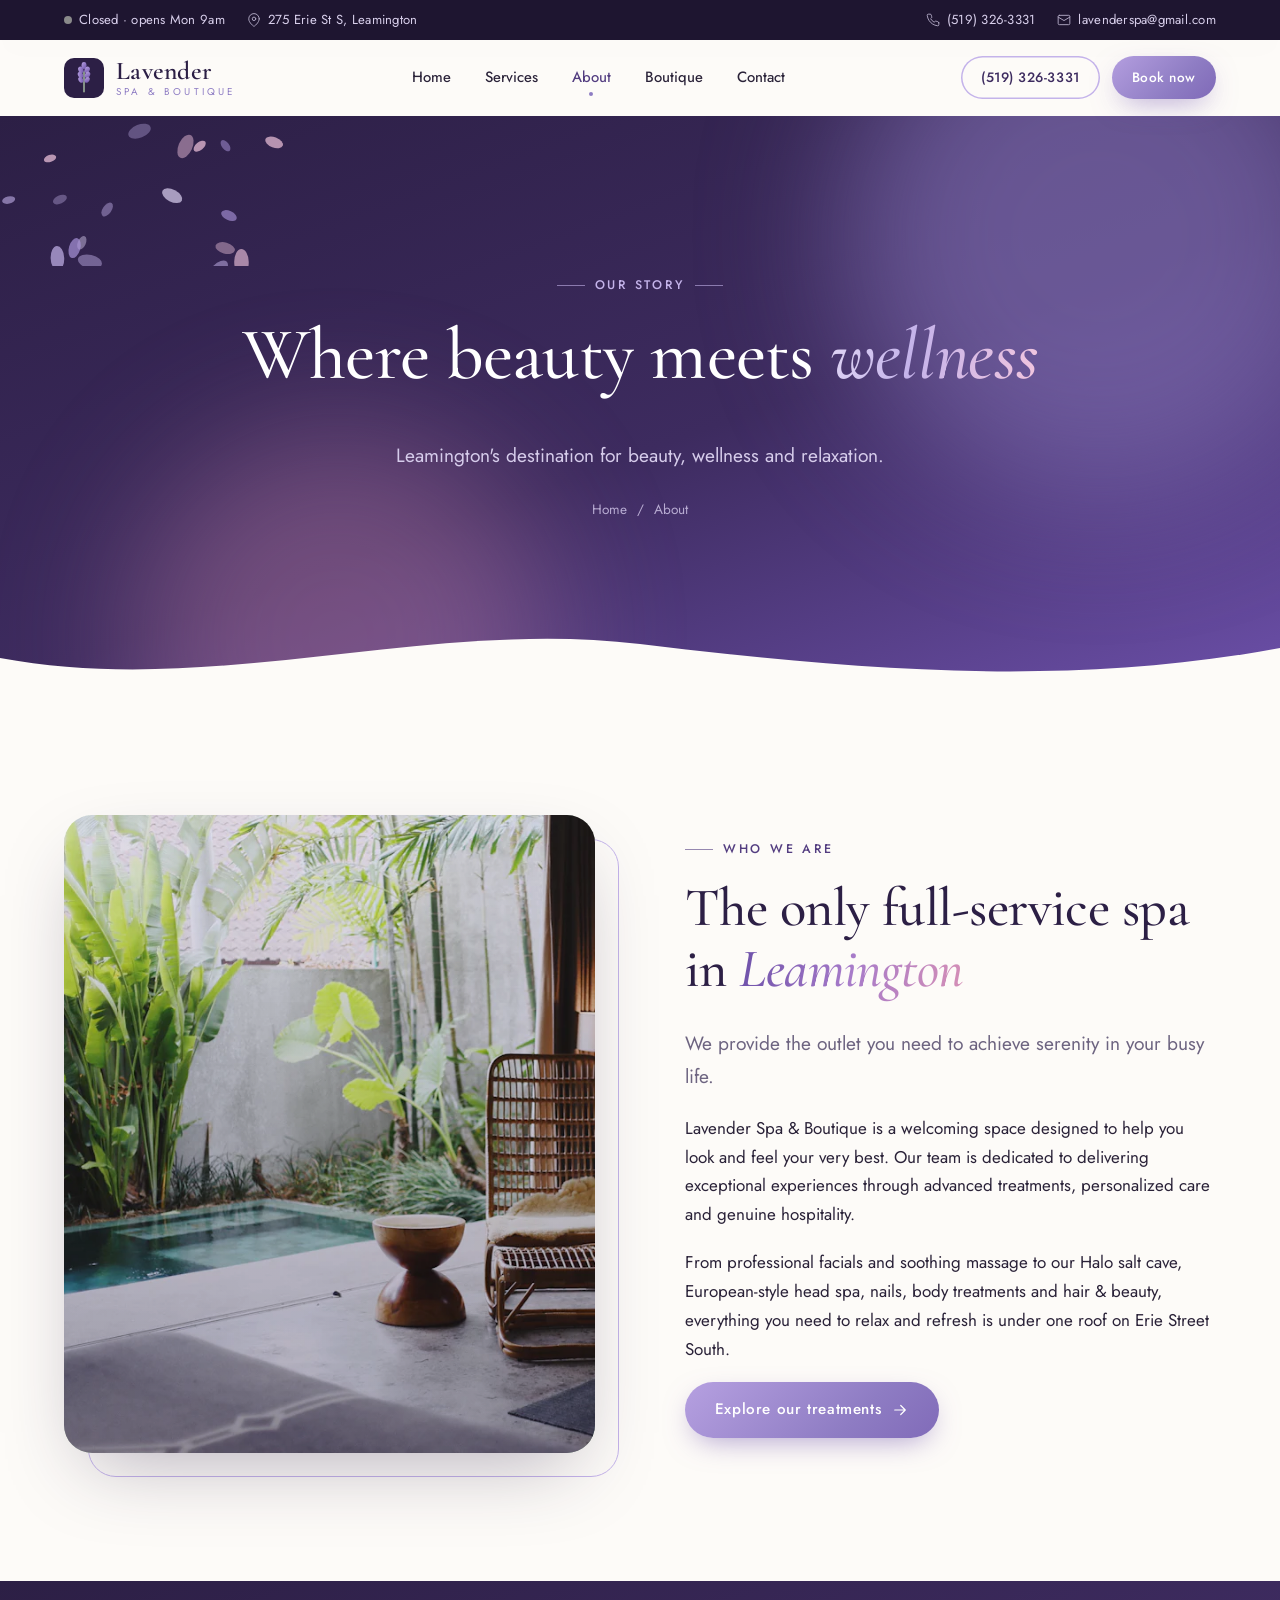
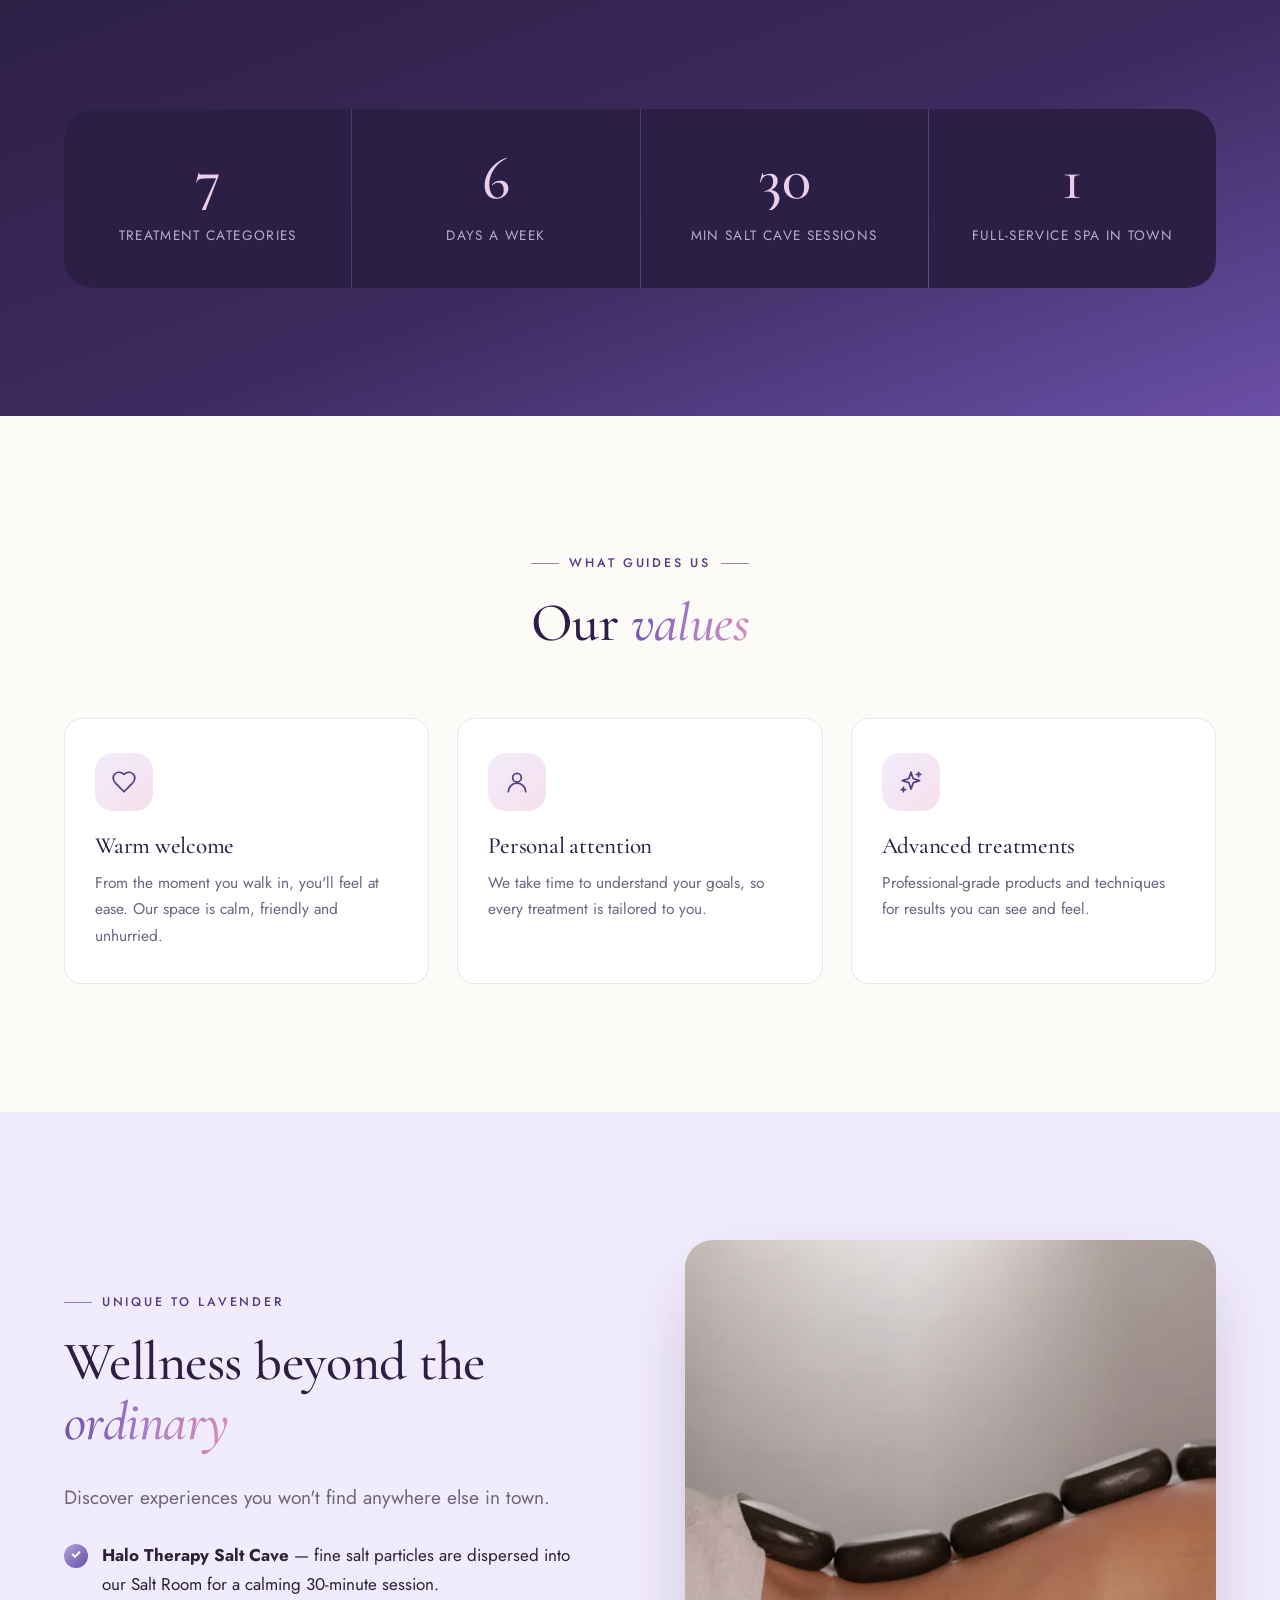
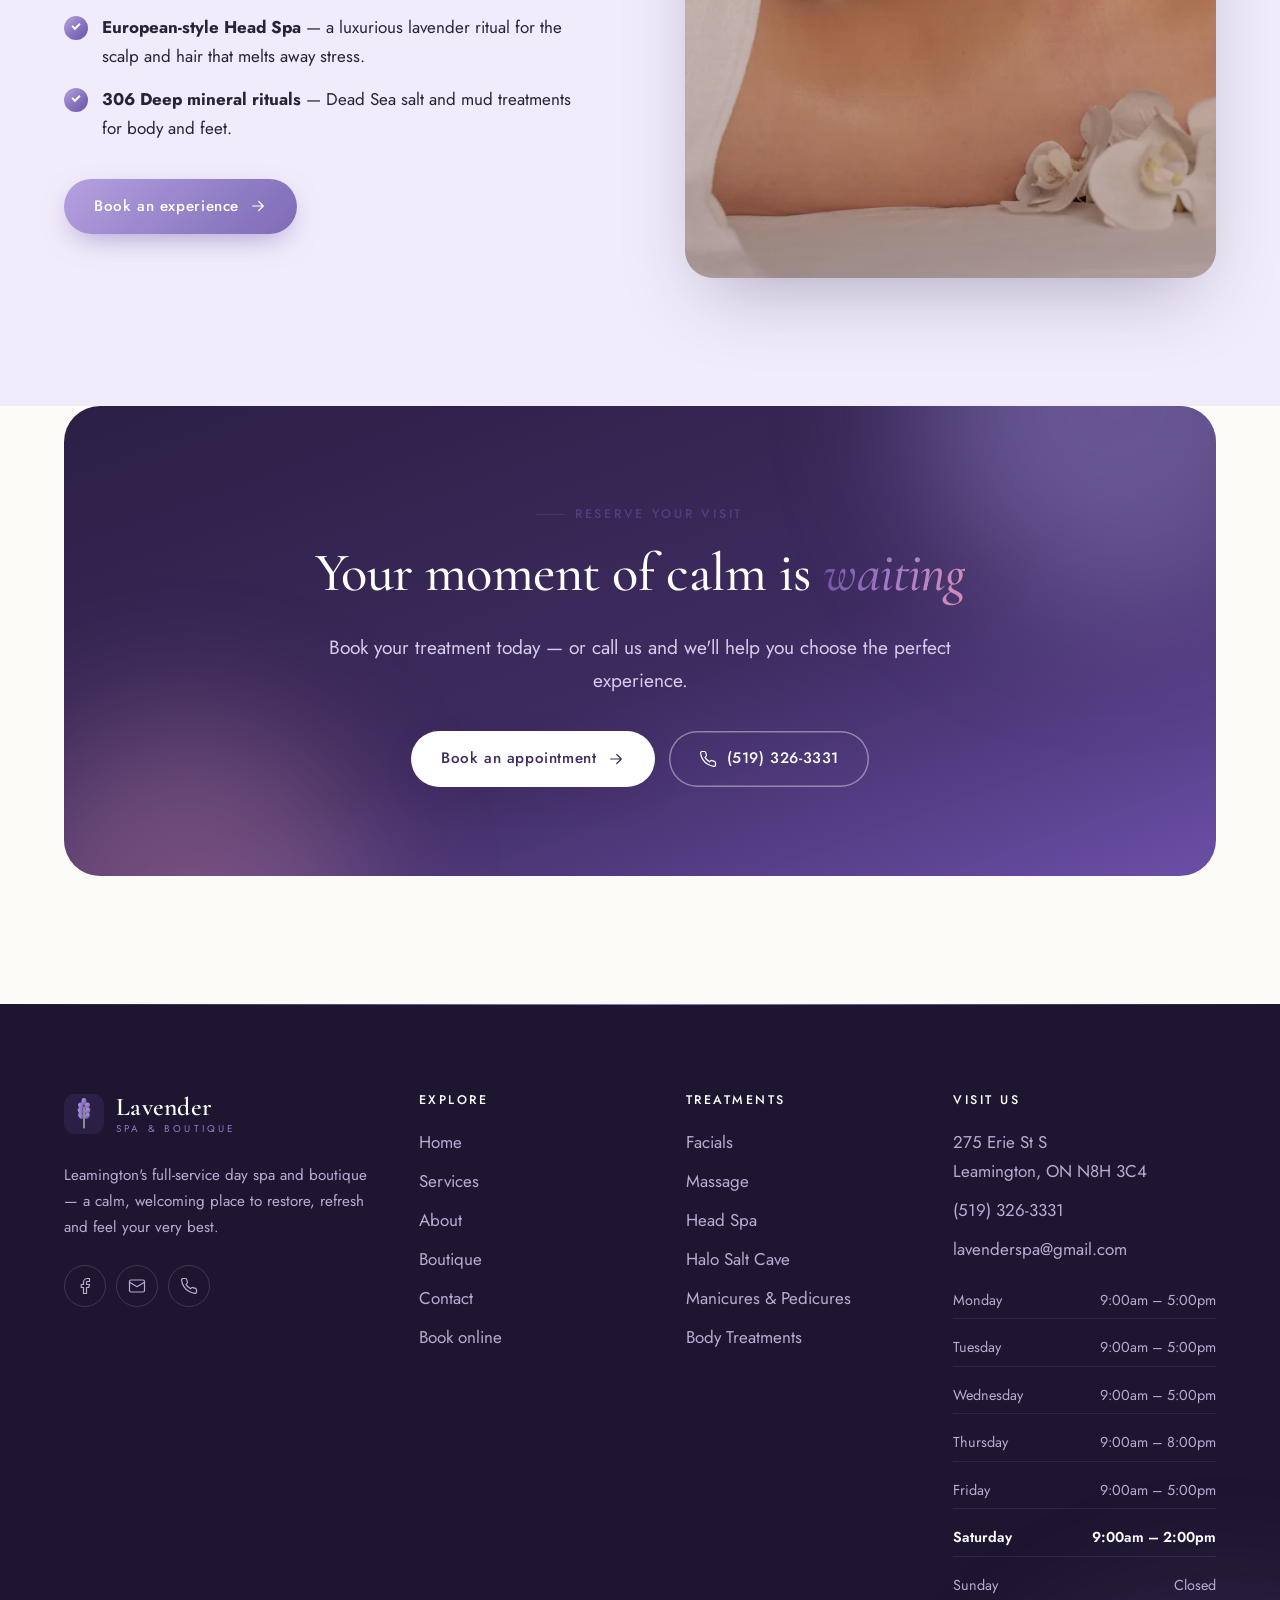
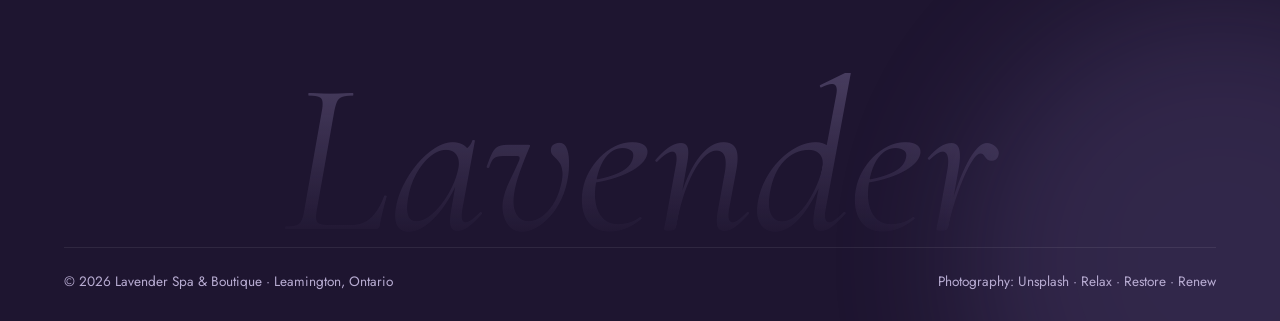
==== commit 39b294ee: "Add Unsplash photography across the site Replace the illustrated placeholders with 17 hand-picked Un" ====
--- a/about.html
+++ b/about.html
@@ -123,18 +123,7 @@
     <section class="section">
       <div class="container split">
         <div class="frame-wrap" data-reveal="left">
-          <div class="frame art--c"><svg viewBox="0 0 400 500" preserveAspectRatio="xMidYMid slice" aria-hidden="true">
-<defs><linearGradient id="st" x1="0" y1="0" x2="0" y2="1"><stop offset="0" stop-color="#5a4a6e"/><stop offset="1" stop-color="#2c1f45"/></linearGradient>
-<radialGradient id="sh" cx=".35" cy=".3" r=".7"><stop offset="0" stop-color="#fff" stop-opacity=".35"/><stop offset="1" stop-color="#fff" stop-opacity="0"/></radialGradient></defs>
-<g transform="translate(200.0 310.0)">
-<ellipse cx="0" cy="70" rx="130" ry="14" fill="#1e1530" opacity=".25"/>
-<ellipse cx="0" cy="40" rx="115" ry="36" fill="url(#st)"/><ellipse cx="0" cy="40" rx="115" ry="36" fill="url(#sh)"/>
-<ellipse cx="6" cy="-12" rx="88" ry="28" fill="url(#st)"/><ellipse cx="6" cy="-12" rx="88" ry="28" fill="url(#sh)"/>
-<ellipse cx="-4" cy="-56" rx="62" ry="21" fill="url(#st)"/><ellipse cx="-4" cy="-56" rx="62" ry="21" fill="url(#sh)"/>
-<ellipse cx="2" cy="-90" rx="38" ry="14" fill="url(#st)"/><ellipse cx="2" cy="-90" rx="38" ry="14" fill="url(#sh)"/>
-<path d="M30 -100 C 70 -170, 140 -160, 150 -200 C 110 -190, 60 -190, 30 -100Z" fill="#b7c9b4" opacity=".9"/>
-<path d="M30 -100 C 80 -150, 120 -170, 150 -200" stroke="#7f9a7c" stroke-width="1.5" fill="none"/>
-</g></svg></div>
+          <div class="frame art--c"><img class="photo" src="assets/img/spa-lounge-600.webp" srcset="assets/img/spa-lounge-600.webp 600w, assets/img/spa-lounge-960.webp 960w" sizes="(max-width: 900px) 92vw, 560px" width="960" height="1152" alt="Tranquil spa lounge beside a plunge pool" loading="lazy" decoding="async"></div>
         </div>
         <div data-reveal="right">
           <span class="eyebrow">Who we are</span>
@@ -175,7 +164,7 @@
     <section class="section section--alt">
       <div class="container split split--reverse">
         <div class="frame-wrap" data-reveal="right">
-          <div class="frame art--e"><svg viewBox="0 0 400 500" preserveAspectRatio="xMidYMid slice" aria-hidden="true"><circle cx="130" cy="75" r="2.4" fill="#fff" opacity="0.29"/><circle cx="214" cy="183" r="1.1" fill="#fff" opacity="0.53"/><circle cx="15" cy="217" r="1.2" fill="#fff" opacity="0.30"/><circle cx="170" cy="413" r="1.3" fill="#fff" opacity="0.37"/><circle cx="251" cy="474" r="2.3" fill="#fff" opacity="0.47"/><circle cx="391" cy="23" r="2.9" fill="#fff" opacity="0.41"/><circle cx="58" cy="59" r="1.7" fill="#fff" opacity="0.70"/><circle cx="72" cy="291" r="2.4" fill="#fff" opacity="0.45"/><circle cx="219" cy="31" r="1.1" fill="#fff" opacity="0.36"/><circle cx="272" cy="214" r="1.7" fill="#fff" opacity="0.57"/><circle cx="181" cy="150" r="2.7" fill="#fff" opacity="0.63"/><circle cx="98" cy="287" r="2.2" fill="#fff" opacity="0.73"/><circle cx="292" cy="144" r="3.2" fill="#fff" opacity="0.31"/><circle cx="167" cy="379" r="1.3" fill="#fff" opacity="0.52"/><circle cx="16" cy="334" r="2.7" fill="#fff" opacity="0.57"/><circle cx="350" cy="157" r="2.5" fill="#fff" opacity="0.58"/><circle cx="232" cy="228" r="2.8" fill="#fff" opacity="0.77"/><circle cx="190" cy="332" r="1.1" fill="#fff" opacity="0.64"/><circle cx="259" cy="497" r="2.8" fill="#fff" opacity="0.41"/><circle cx="154" cy="334" r="1.0" fill="#fff" opacity="0.50"/><circle cx="67" cy="59" r="1.1" fill="#fff" opacity="0.67"/><circle cx="52" cy="124" r="1.9" fill="#fff" opacity="0.73"/><circle cx="32" cy="225" r="2.2" fill="#fff" opacity="0.74"/><circle cx="328" cy="432" r="1.6" fill="#fff" opacity="0.48"/><circle cx="144" cy="442" r="3.1" fill="#fff" opacity="0.33"/><circle cx="70" cy="116" r="1.5" fill="#fff" opacity="0.52"/><circle cx="236" cy="131" r="1.0" fill="#fff" opacity="0.48"/><circle cx="148" cy="283" r="3.1" fill="#fff" opacity="0.63"/><circle cx="206" cy="309" r="2.5" fill="#fff" opacity="0.28"/><circle cx="360" cy="390" r="2.9" fill="#fff" opacity="0.69"/><circle cx="157" cy="199" r="1.2" fill="#fff" opacity="0.60"/><circle cx="25" cy="34" r="1.5" fill="#fff" opacity="0.34"/><circle cx="136" cy="26" r="1.0" fill="#fff" opacity="0.33"/><circle cx="41" cy="182" r="1.1" fill="#fff" opacity="0.73"/><circle cx="246" cy="74" r="1.6" fill="#fff" opacity="0.44"/><circle cx="146" cy="61" r="2.9" fill="#fff" opacity="0.80"/><circle cx="186" cy="242" r="1.2" fill="#fff" opacity="0.31"/><circle cx="137" cy="132" r="2.8" fill="#fff" opacity="0.34"/><circle cx="9" cy="475" r="2.2" fill="#fff" opacity="0.33"/><circle cx="217" cy="14" r="2.2" fill="#fff" opacity="0.79"/><circle cx="345" cy="348" r="1.6" fill="#fff" opacity="0.45"/><circle cx="67" cy="386" r="2.2" fill="#fff" opacity="0.68"/><circle cx="132" cy="112" r="2.8" fill="#fff" opacity="0.79"/><circle cx="341" cy="403" r="2.8" fill="#fff" opacity="0.66"/><circle cx="91" cy="259" r="1.8" fill="#fff" opacity="0.27"/><circle cx="11" cy="140" r="1.6" fill="#fff" opacity="0.63"/><circle cx="383" cy="224" r="3.1" fill="#fff" opacity="0.79"/><circle cx="382" cy="182" r="1.5" fill="#fff" opacity="0.37"/><circle cx="79" cy="102" r="2.4" fill="#fff" opacity="0.75"/><circle cx="336" cy="240" r="2.4" fill="#fff" opacity="0.69"/><circle cx="34" cy="330" r="3.0" fill="#fff" opacity="0.68"/><circle cx="300" cy="239" r="1.4" fill="#fff" opacity="0.68"/><circle cx="133" cy="400" r="3.1" fill="#fff" opacity="0.47"/><circle cx="161" cy="473" r="2.6" fill="#fff" opacity="0.34"/><circle cx="51" cy="76" r="3.0" fill="#fff" opacity="0.69"/><circle cx="58" cy="413" r="3.2" fill="#fff" opacity="0.61"/><circle cx="140" cy="274" r="1.3" fill="#fff" opacity="0.26"/><circle cx="388" cy="325" r="2.2" fill="#fff" opacity="0.76"/><circle cx="174" cy="436" r="2.8" fill="#fff" opacity="0.37"/><circle cx="101" cy="146" r="1.5" fill="#fff" opacity="0.57"/><circle cx="104" cy="210" r="1.3" fill="#fff" opacity="0.75"/><circle cx="142" cy="229" r="2.3" fill="#fff" opacity="0.75"/><circle cx="168" cy="459" r="2.1" fill="#fff" opacity="0.54"/><circle cx="209" cy="9" r="2.0" fill="#fff" opacity="0.35"/><circle cx="2" cy="400" r="1.4" fill="#fff" opacity="0.51"/><circle cx="290" cy="278" r="1.7" fill="#fff" opacity="0.54"/><circle cx="222" cy="392" r="1.2" fill="#fff" opacity="0.56"/><circle cx="99" cy="138" r="2.7" fill="#fff" opacity="0.53"/><circle cx="225" cy="380" r="3.0" fill="#fff" opacity="0.49"/><circle cx="245" cy="253" r="2.1" fill="#fff" opacity="0.63"/><path d="M80 340 L80 256 L110 220 L140 256 L140 340Z" fill="#fff" opacity=".55"/><path d="M110 340 L110 220 L140 256 L140 340Z" fill="#fff" opacity=".35"/><path d="M135 340 L135 207 L170 150 L205 207 L205 340Z" fill="#fff" opacity=".55"/><path d="M170 340 L170 150 L205 207 L205 340Z" fill="#fff" opacity=".35"/><path d="M210 340 L210 235 L240 190 L270 235 L270 340Z" fill="#fff" opacity=".55"/><path d="M240 340 L240 190 L270 235 L270 340Z" fill="#fff" opacity=".35"/><path d="M272 340 L272 274 L295 245 L318 274 L318 340Z" fill="#fff" opacity=".55"/><path d="M295 340 L295 245 L318 274 L318 340Z" fill="#fff" opacity=".35"/><ellipse cx="200.0" cy="344.0" rx="150" ry="14" fill="#1e1530" opacity=".18"/></svg></div>
+          <div class="frame art--e"><img class="photo" src="assets/img/hot-stones-600.webp" srcset="assets/img/hot-stones-600.webp 600w, assets/img/hot-stones-960.webp 960w" sizes="(max-width: 900px) 92vw, 560px" width="960" height="1152" alt="Smooth hot stones placed along a guest's back" loading="lazy" decoding="async"></div>
         </div>
         <div data-reveal="left">
           <span class="eyebrow">Unique to Lavender</span>
@@ -281,7 +270,7 @@
       <div class="footer__word" aria-hidden="true">Lavender</div>
       <div class="footer__bottom">
         <span>© <span data-year>2026</span> Lavender Spa &amp; Boutique · Leamington, Ontario</span>
-        <span>Relax · Restore · Renew</span>
+        <span>Photography: <a href="https://unsplash.com/?utm_source=lavender_spa&amp;utm_medium=referral" target="_blank" rel="noopener">Unsplash</a> · Relax · Restore · Renew</span>
       </div>
     </div>
   </footer>
--- a/assets/css/styles.css
+++ b/assets/css/styles.css
@@ -1366,6 +1366,34 @@
   transition: opacity 0.5s;
 }
 @media (hover: hover) and (pointer: fine) { .cursor-glow.is-active { opacity: 1; } }
+
+/* -------------------------------------------------------------------------- */
+/* Photography                                                                */
+/* -------------------------------------------------------------------------- */
+
+.photo {
+  position: absolute;
+  inset: 0;
+  width: 100%;
+  height: 100%;
+  object-fit: cover;
+}
+.product__art .photo { transition: transform 1s var(--ease); }
+.product:hover .product__art .photo { transform: scale(1.06); }
+.frame .photo { transition: transform 1.2s var(--ease); }
+.frame-wrap:hover .frame .photo { transform: scale(1.04); }
+
+/* Soft lavender tint keeps photos in the brand palette */
+.hero__arch::after,
+.frame::after {
+  content: "";
+  position: absolute;
+  inset: 0;
+  pointer-events: none;
+  background: linear-gradient(180deg, rgba(142, 124, 195, 0.14) 0%, rgba(44, 31, 69, 0.32) 100%);
+  mix-blend-mode: multiply;
+}
+.hero__arch::after { background: linear-gradient(180deg, rgba(107, 79, 168, 0.18) 0%, rgba(44, 31, 69, 0.45) 100%); }
 
 /* -------------------------------------------------------------------------- */
 /* Reveal animations                                                          */
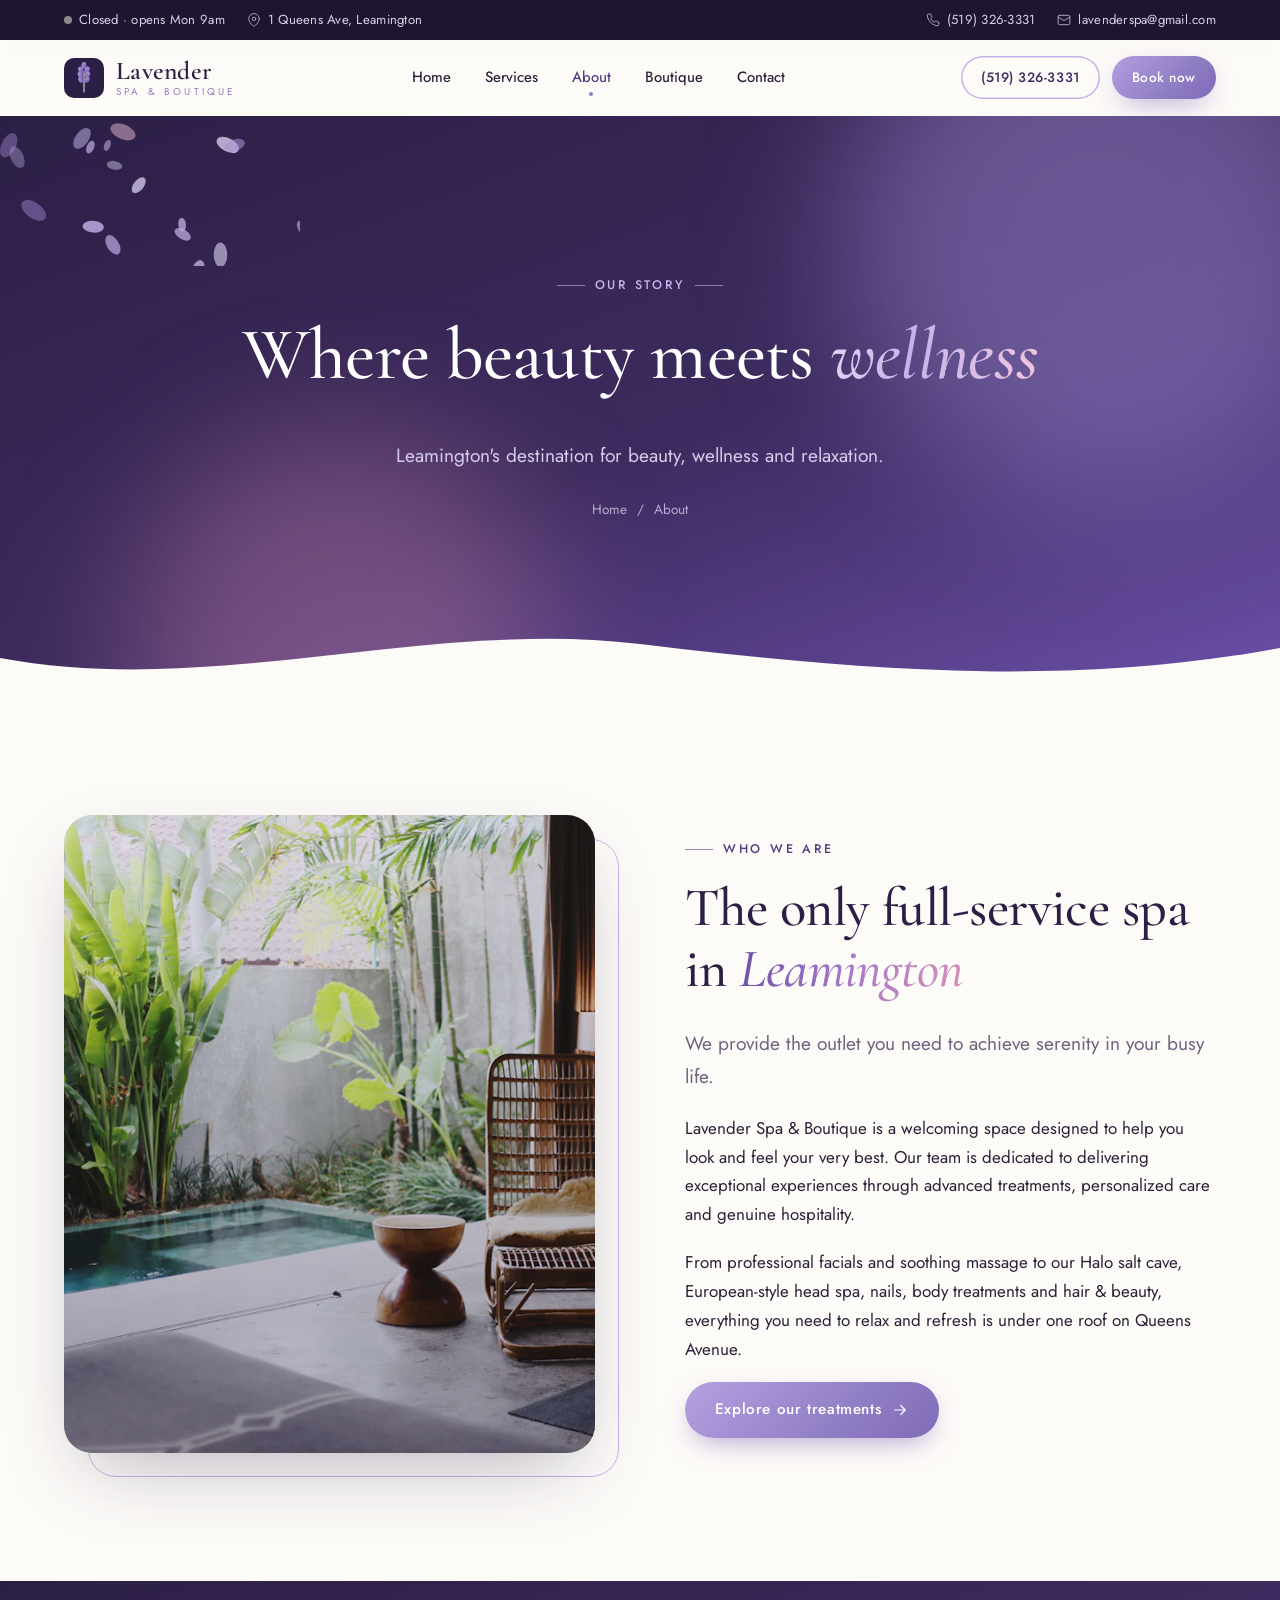
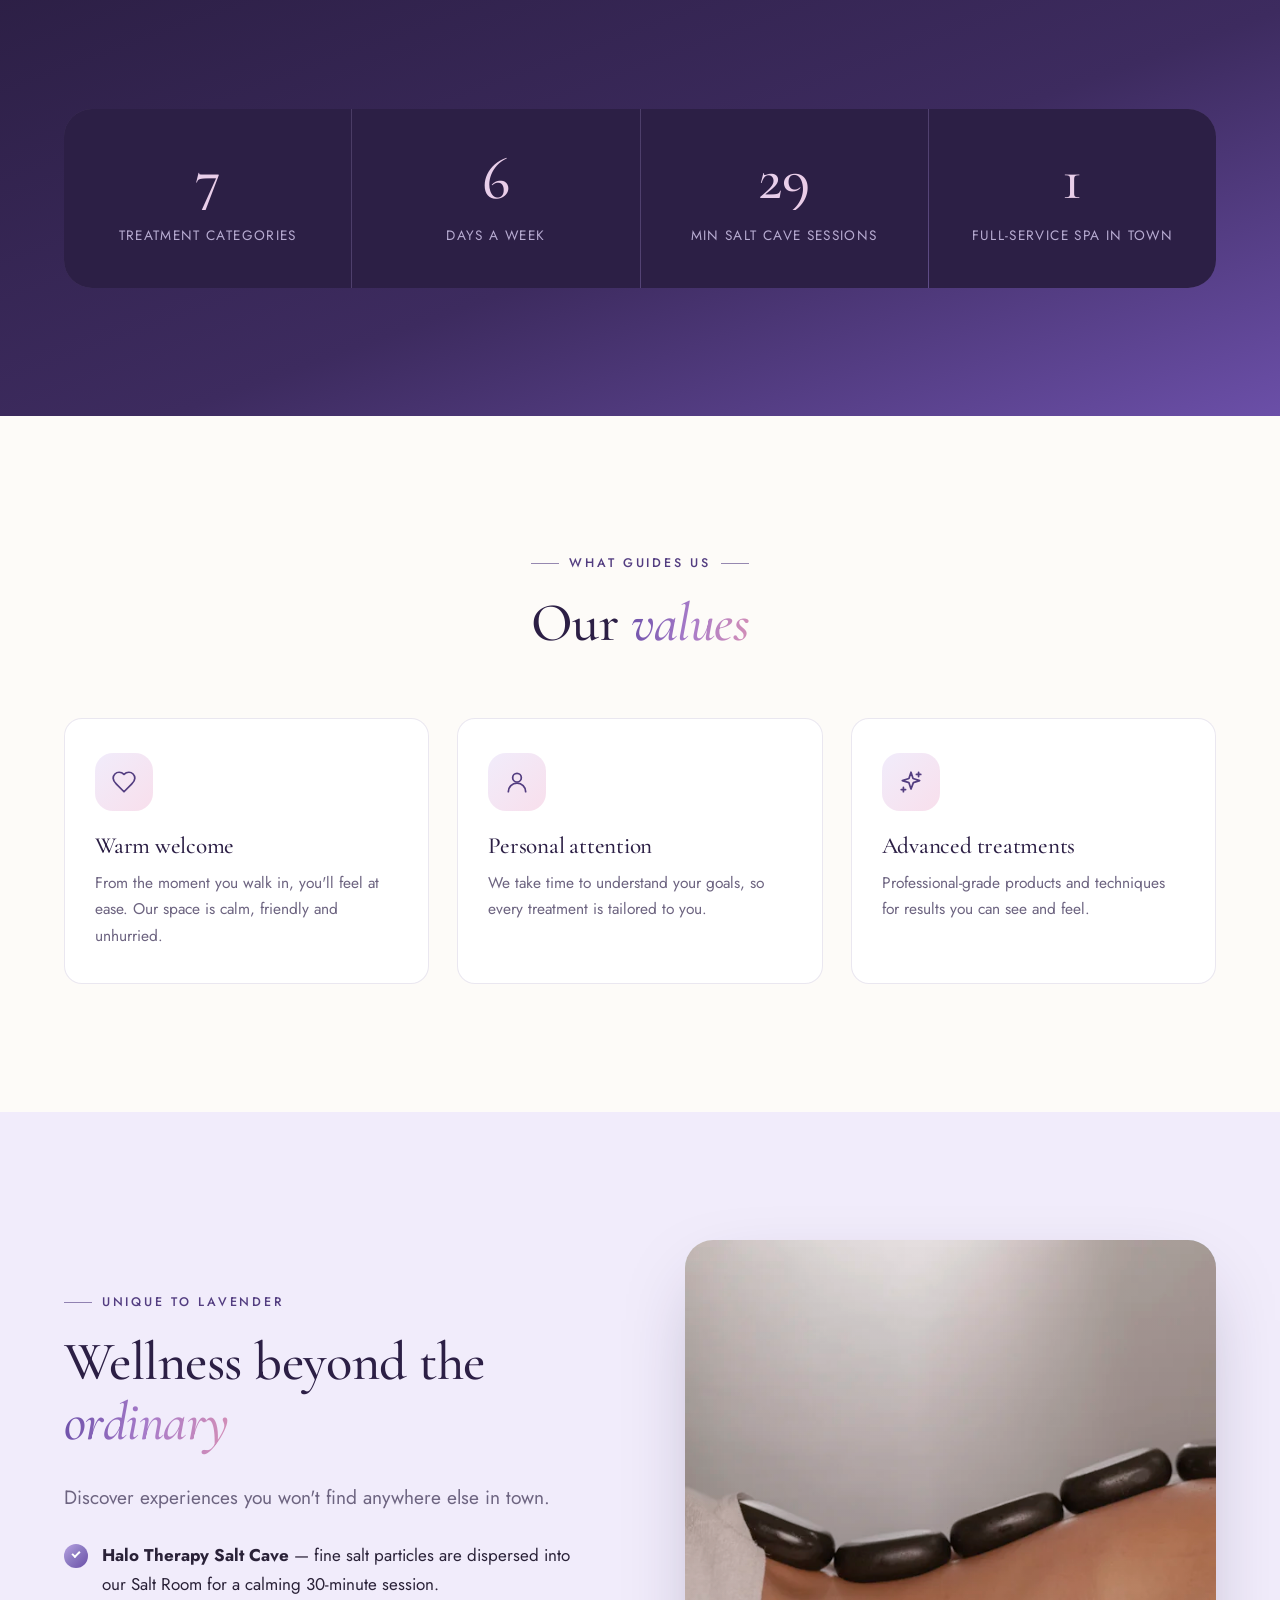
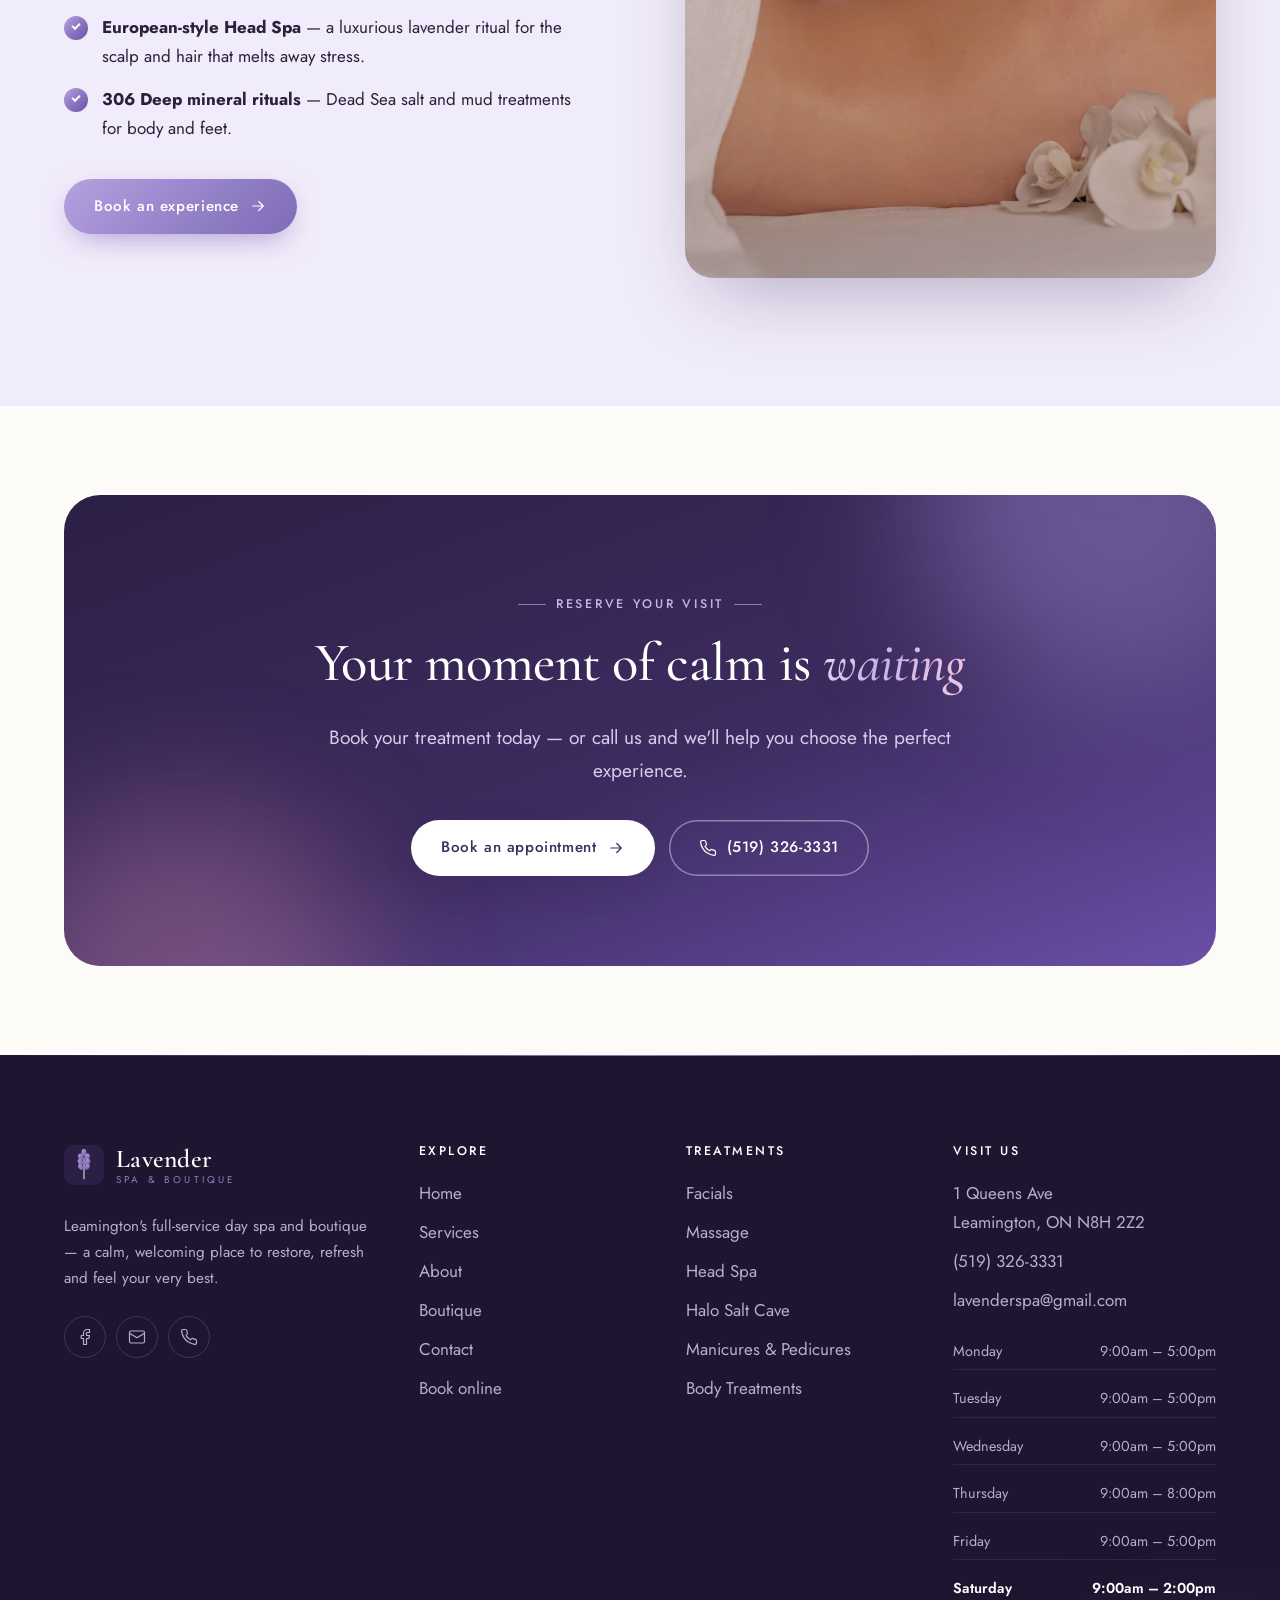
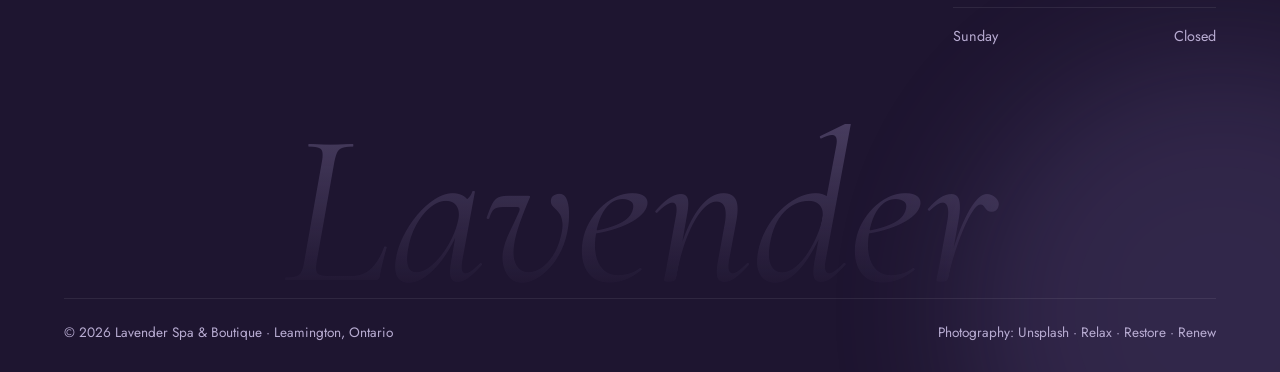
==== commit 74e967a2: "Fix CTA section spacing and update spa address - Give the CTA band its own section spacing so it no " ====
--- a/about.html
+++ b/about.html
@@ -26,7 +26,7 @@
     "url": "https://www.lavenderspa.ca/",
     "telephone": "+1-519-326-3331",
     "email": "lavenderspa@gmail.com",
-    "address": { "@type": "PostalAddress", "streetAddress": "275 Erie St S", "addressLocality": "Leamington", "addressRegion": "ON", "postalCode": "N8H 3C4", "addressCountry": "CA" },
+    "address": { "@type": "PostalAddress", "streetAddress": "1 Queens Ave", "addressLocality": "Leamington", "addressRegion": "ON", "postalCode": "N8H 2Z2", "addressCountry": "CA" },
     "openingHoursSpecification": [
       { "@type": "OpeningHoursSpecification", "dayOfWeek": ["Monday","Tuesday","Wednesday","Friday"], "opens": "09:00", "closes": "17:00" },
       { "@type": "OpeningHoursSpecification", "dayOfWeek": "Thursday", "opens": "09:00", "closes": "20:00" },
@@ -45,7 +45,7 @@
     <div class="container">
       <div class="topbar__group">
         <span class="topbar__item"><span class="status-dot" aria-hidden="true"></span><span data-open-status>Mon–Sat · 9am</span></span>
-        <a class="topbar__item topbar__item--hide-sm" href="https://www.google.com/maps/search/?api=1&query=Lavender+Spa+%26+Boutique+275+Erie+St+S+Leamington+ON" target="_blank" rel="noopener"><svg viewBox="0 0 24 24" fill="none" stroke="currentColor" stroke-width="1.6" stroke-linecap="round" stroke-linejoin="round" aria-hidden="true"><path d="M21 10c0 7-9 13-9 13s-9-6-9-13a9 9 0 0 1 18 0z"/><circle cx="12" cy="10" r="3"/></svg>275 Erie St S, Leamington</a>
+        <a class="topbar__item topbar__item--hide-sm" href="https://www.google.com/maps/search/?api=1&query=Lavender+Spa+and+Boutique%2C+1+Queens+Ave%2C+Leamington%2C+ON+N8H+2Z2" target="_blank" rel="noopener"><svg viewBox="0 0 24 24" fill="none" stroke="currentColor" stroke-width="1.6" stroke-linecap="round" stroke-linejoin="round" aria-hidden="true"><path d="M21 10c0 7-9 13-9 13s-9-6-9-13a9 9 0 0 1 18 0z"/><circle cx="12" cy="10" r="3"/></svg>1 Queens Ave, Leamington</a>
       </div>
       <div class="topbar__group topbar__group--secondary">
         <a class="topbar__item" href="tel:+15193263331"><svg viewBox="0 0 24 24" fill="none" stroke="currentColor" stroke-width="1.6" stroke-linecap="round" stroke-linejoin="round" aria-hidden="true"><path d="M22 16.9v3a2 2 0 0 1-2.2 2 19.8 19.8 0 0 1-8.6-3.1 19.5 19.5 0 0 1-6-6A19.8 19.8 0 0 1 2.1 4.2 2 2 0 0 1 4.1 2h3a2 2 0 0 1 2 1.7c.1.9.4 1.8.7 2.7a2 2 0 0 1-.5 2.1L8 9.8a16 16 0 0 0 6 6l1.3-1.3a2 2 0 0 1 2.1-.4c.9.3 1.8.6 2.7.7a2 2 0 0 1 1.7 2z"/></svg>(519) 326-3331</a>
@@ -101,7 +101,7 @@
 <a href="products.html">Boutique</a>
 <a href="contact.html">Contact</a>
     <div class="mobile-nav__footer">
-      <p>275 Erie St S, Leamington, ON N8H 3C4<br><a href="tel:+15193263331">(519) 326-3331</a></p>
+      <p>1 Queens Ave, Leamington, ON N8H 2Z2<br><a href="tel:+15193263331">(519) 326-3331</a></p>
       <a class="btn btn--light" href="contact.html#book">Book an appointment</a>
     </div>
   </nav>
@@ -130,7 +130,7 @@
           <h2>The only full-service spa in <span class="text-gradient">Leamington</span></h2>
           <p class="lead">We provide the outlet you need to achieve serenity in your busy life.</p>
           <p>Lavender Spa &amp; Boutique is a welcoming space designed to help you look and feel your very best. Our team is dedicated to delivering exceptional experiences through advanced treatments, personalized care and genuine hospitality.</p>
-          <p>From professional facials and soothing massage to our Halo salt cave, European-style head spa, nails, body treatments and hair &amp; beauty, everything you need to relax and refresh is under one roof on Erie Street South.</p>
+          <p>From professional facials and soothing massage to our Halo salt cave, European-style head spa, nails, body treatments and hair &amp; beauty, everything you need to relax and refresh is under one roof on Queens Avenue.</p>
           <a class="btn" href="services.html">Explore our treatments <svg viewBox="0 0 24 24" fill="none" stroke="currentColor" stroke-width="1.6" stroke-linecap="round" stroke-linejoin="round" aria-hidden="true"><path d="M5 12h14M13 6l6 6-6 6"/></svg></a>
         </div>
       </div>
@@ -180,7 +180,7 @@
       </div>
     </section>
 
-  <section class="section" style="padding-top:0">
+  <section class="section section--cta">
     <div class="container">
       <div class="cta" data-reveal="zoom">
         <div class="blob blob--1" aria-hidden="true"></div>
@@ -252,7 +252,7 @@
         <div>
           <h4>Visit us</h4>
           <ul>
-            <li><a href="https://www.google.com/maps/search/?api=1&query=Lavender+Spa+%26+Boutique+275+Erie+St+S+Leamington+ON" target="_blank" rel="noopener">275 Erie St S<br>Leamington, ON N8H 3C4</a></li>
+            <li><a href="https://www.google.com/maps/search/?api=1&query=Lavender+Spa+and+Boutique%2C+1+Queens+Ave%2C+Leamington%2C+ON+N8H+2Z2" target="_blank" rel="noopener">1 Queens Ave<br>Leamington, ON N8H 2Z2</a></li>
             <li><a href="tel:+15193263331">(519) 326-3331</a></li>
             <li><a href="mailto:lavenderspa@gmail.com">lavenderspa@gmail.com</a></li>
           </ul>
--- a/assets/css/styles.css
+++ b/assets/css/styles.css
@@ -925,6 +925,21 @@
 .cta h2 { color: #fff; }
 .cta .lead { color: #d6cceb; margin: 0 auto 34px; }
 .cta__actions { display: flex; flex-wrap: wrap; justify-content: center; gap: 14px; }
+/* The CTA band sits in its own section: full spacing after a tinted
+   section, none after a plain one (that section's padding already separates them). */
+.section--cta { padding-block: clamp(56px, 7vw, 100px); }
+.section:not([class*="section--"]) + .section--cta { padding-top: 0; }
+.cta .eyebrow { color: var(--lavender-300); }
+.cta .eyebrow::after { content: ""; width: 28px; height: 1px; background: currentColor; opacity: 0.6; }
+
+/* Lighter gradient text on dark backgrounds for contrast */
+.section--dark .text-gradient,
+.cta .text-gradient {
+  background: linear-gradient(100deg, #e0d6f5 0%, #c4b3ea 40%, #f2c6de 100%);
+  -webkit-background-clip: text;
+  background-clip: text;
+}
+
 .cta .blob--1 { width: 400px; height: 400px; top: -200px; right: -100px; }
 .cta .blob--2 { width: 360px; height: 360px; bottom: -200px; left: -60px; }
 
@@ -1467,6 +1482,7 @@
   .menu-group__head { flex-direction: column; align-items: flex-start; }
   .tabs { width: 100%; justify-content: flex-start; }
   .mobile-book { display: block; }
+  .footer__bottom { padding-bottom: 96px; }
   .cta { border-radius: 26px; }
   .faq summary { font-size: 1.15rem; padding: 18px 20px; }
   .faq__body { padding: 0 20px 20px; }
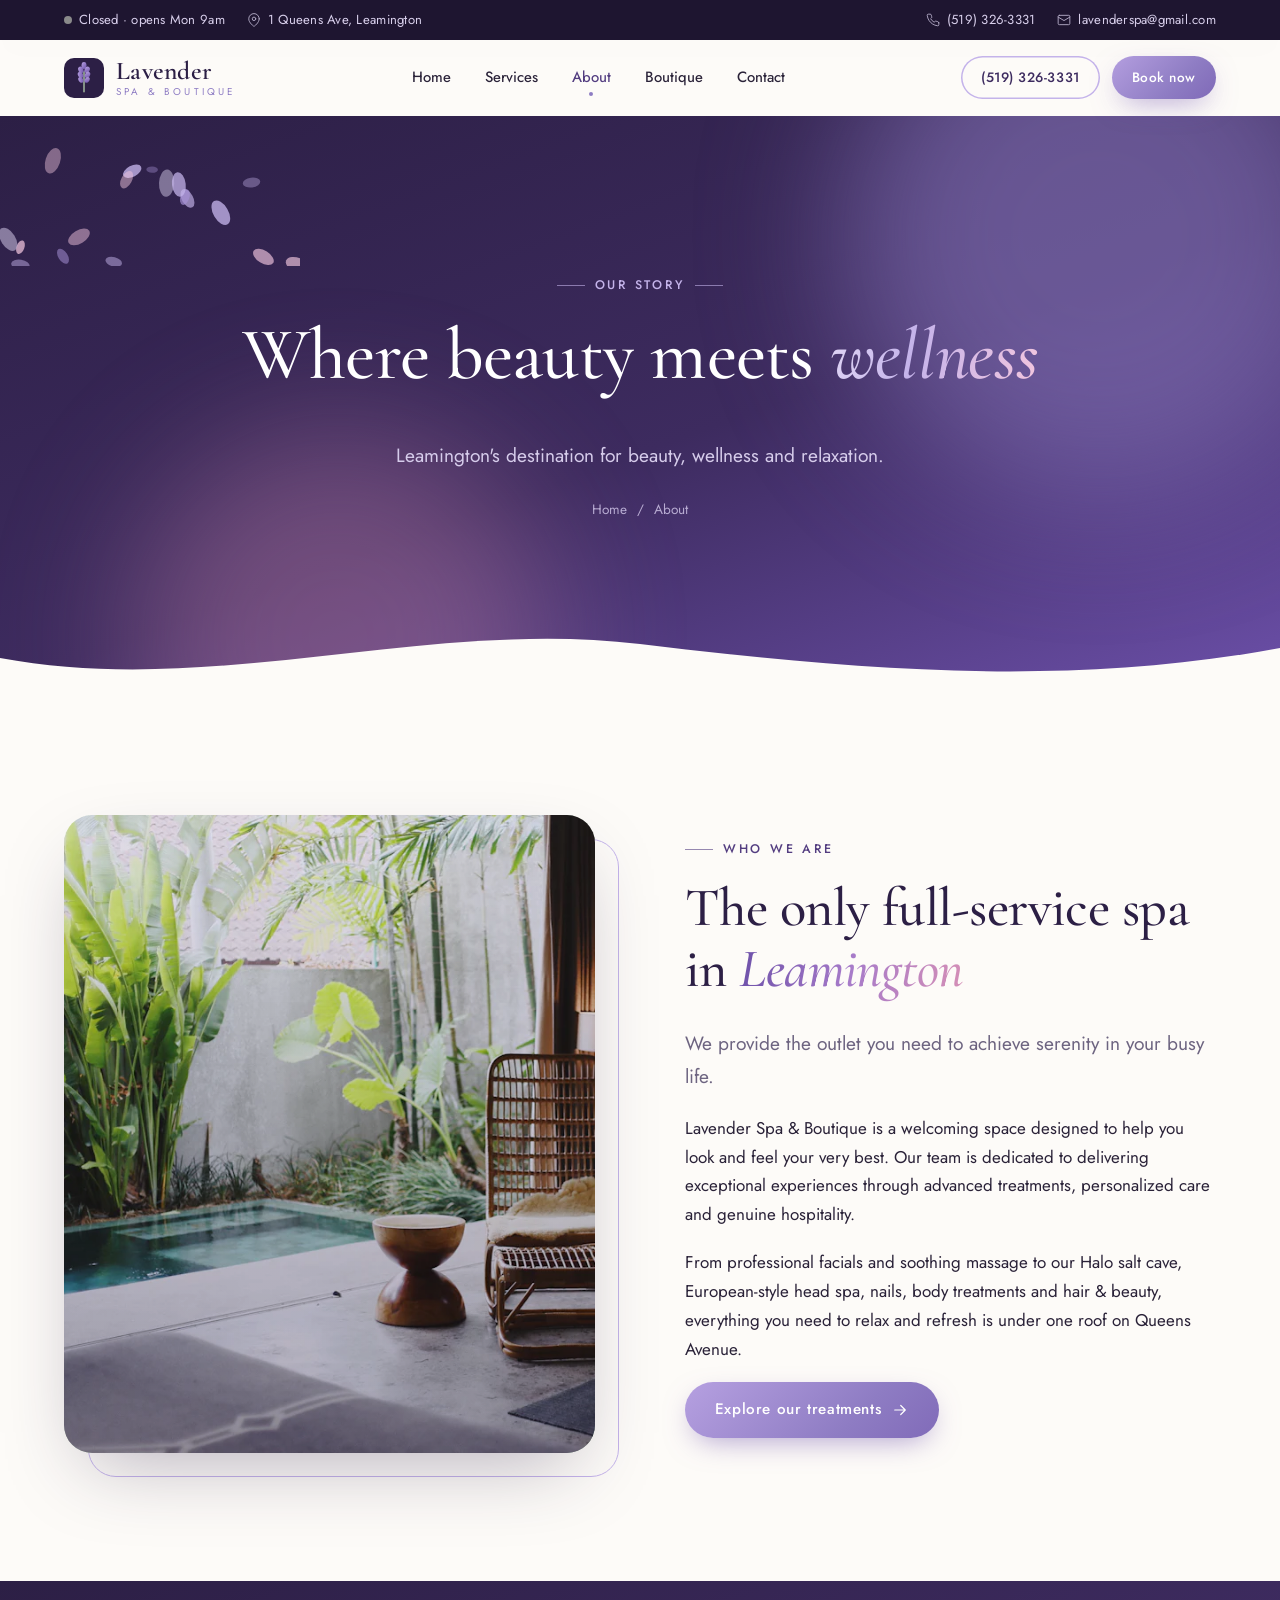
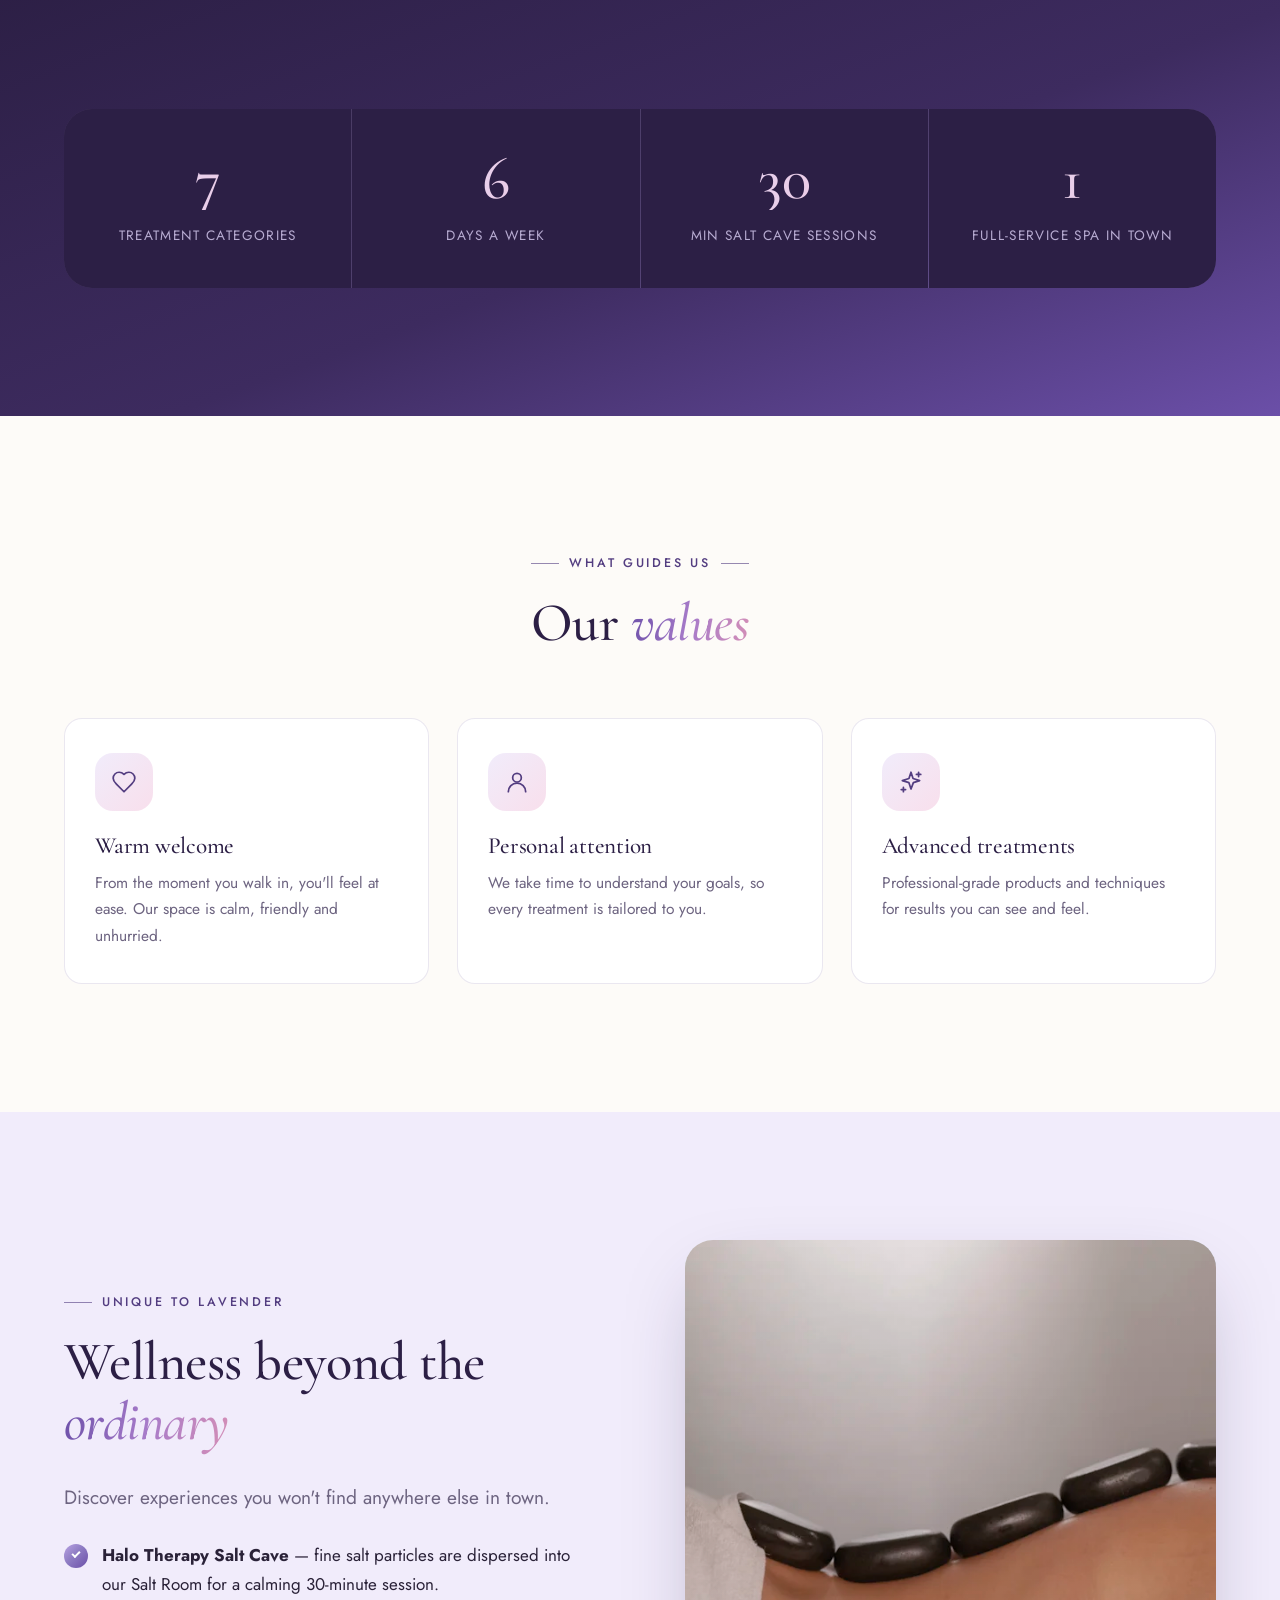
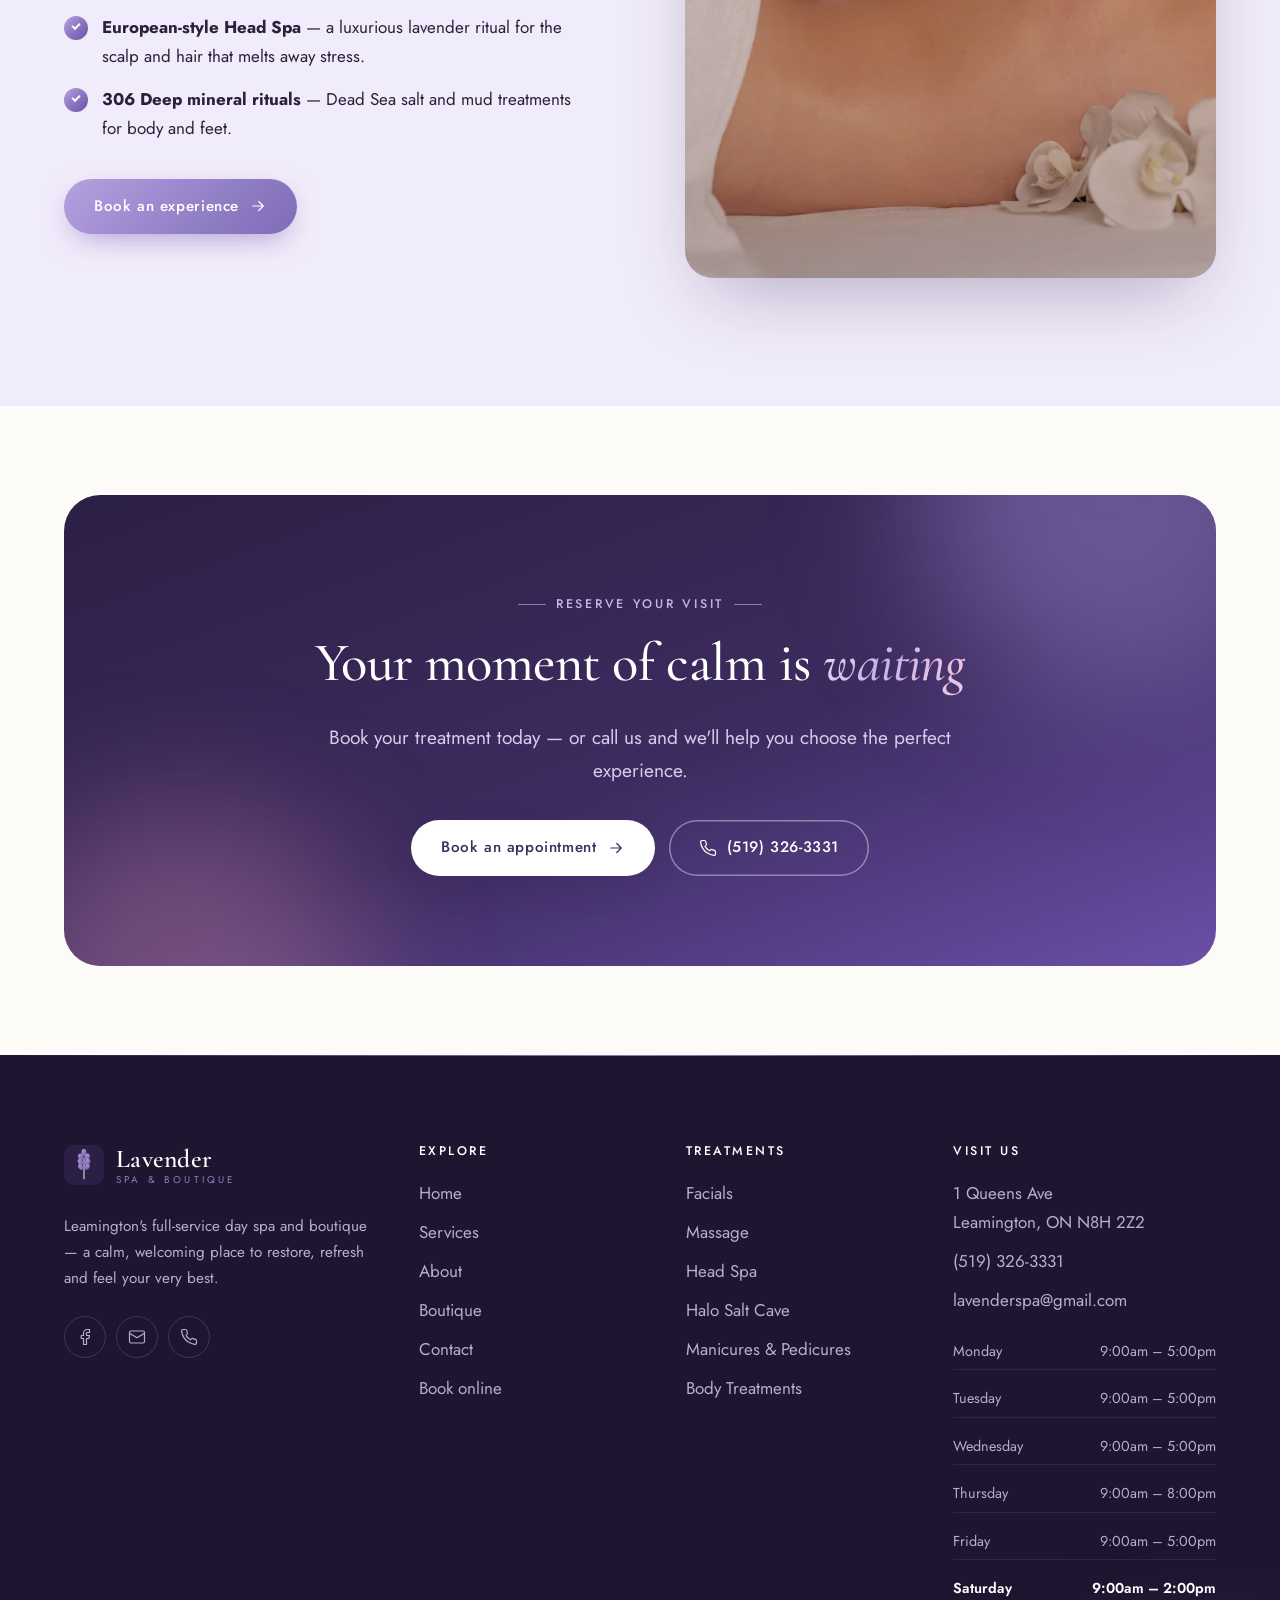
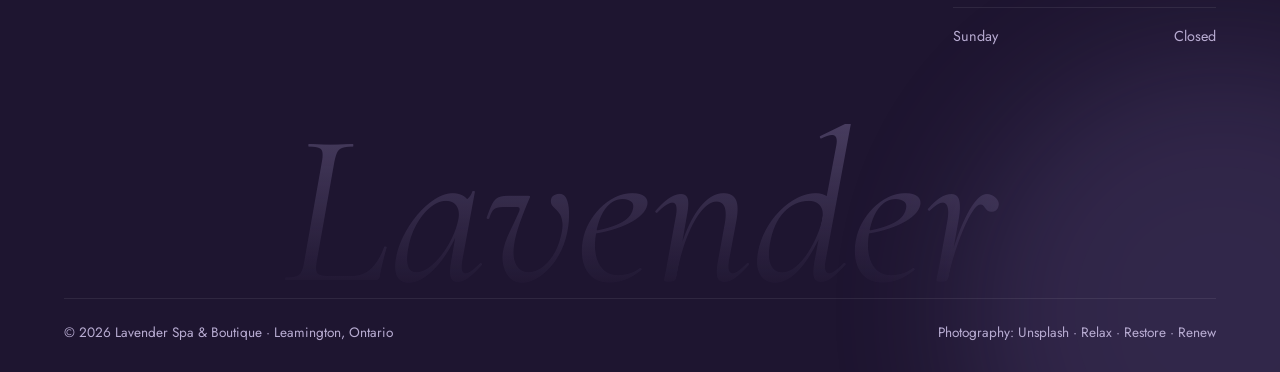
==== commit 661b1331: "Polish phone and tablet layouts - Swipeable carousels with position dots for signature treatments,  " ====
--- a/about.html
+++ b/about.html
@@ -153,7 +153,7 @@
           <span class="eyebrow">What guides us</span>
           <h2>Our <span class="text-gradient">values</span></h2>
         </div>
-        <div class="grid grid--3" data-stagger>
+        <div class="grid grid--3 swipe" data-stagger>
           <div class="feature" data-reveal><div class="feature__icon"><svg viewBox="0 0 24 24" fill="none" stroke="currentColor" stroke-width="1.6" stroke-linecap="round" stroke-linejoin="round" aria-hidden="true"><path d="M19 14c1.5-1.5 3-3.2 3-5.5A5.5 5.5 0 0 0 16.5 3c-1.8 0-3 .5-4.5 2-1.5-1.5-2.7-2-4.5-2A5.5 5.5 0 0 0 2 8.5c0 2.3 1.5 4 3 5.5l7 7z"/></svg></div><h3>Warm welcome</h3><p>From the moment you walk in, you'll feel at ease. Our space is calm, friendly and unhurried.</p></div>
           <div class="feature" data-reveal><div class="feature__icon"><svg viewBox="0 0 24 24" fill="none" stroke="currentColor" stroke-width="1.6" stroke-linecap="round" stroke-linejoin="round" aria-hidden="true"><circle cx="12" cy="8" r="4"/><path d="M4 21a8 8 0 0 1 16 0"/></svg></div><h3>Personal attention</h3><p>We take time to understand your goals, so every treatment is tailored to you.</p></div>
           <div class="feature" data-reveal><div class="feature__icon"><svg viewBox="0 0 24 24" fill="none" stroke="currentColor" stroke-width="1.6" stroke-linecap="round" stroke-linejoin="round" aria-hidden="true"><path d="M12 3l1.9 5.8L20 10.7l-5.8 1.9L12 18.5l-1.9-5.9L4 10.7l6.1-1.9z"/><path d="M19 3v4M17 5h4M5 17v4M3 19h4"/></svg></div><h3>Advanced treatments</h3><p>Professional-grade products and techniques for results you can see and feel.</p></div>
--- a/assets/css/styles.css
+++ b/assets/css/styles.css
@@ -1409,6 +1409,12 @@
   mix-blend-mode: multiply;
 }
 .hero__arch::after { background: linear-gradient(180deg, rgba(107, 79, 168, 0.18) 0%, rgba(44, 31, 69, 0.45) 100%); }
+
+/* Swipe carousels (mobile only; plain grids elsewhere) */
+.swipe-dots { display: none; }
+
+.info-card .eyebrow { color: var(--lavender-300); }
+.category-card__num, .category-card h3, .category-card p { text-shadow: 0 1px 12px rgba(30, 21, 48, 0.45); }
 
 /* -------------------------------------------------------------------------- */
 /* Reveal animations                                                          */
@@ -1490,6 +1496,81 @@
   .menu-item__row { flex-wrap: wrap; }
   .menu-item__dots { display: none; }
   .menu-item__price { margin-left: auto; }
+
+  /* Hero */
+  .hero__meta { display: grid; grid-template-columns: repeat(3, auto); justify-content: start; gap: 26px; margin-top: 40px; }
+  .hero__meta-item span { font-size: 0.68rem; letter-spacing: 0.06em; }
+  .hero__visual { max-width: 340px; aspect-ratio: 1 / 1.08; margin-top: 36px; }
+  .hero__ring { inset: -12px; }
+
+  /* Compact 2-up category tiles */
+  .grid--cats { grid-template-columns: 1fr 1fr; gap: 12px; }
+  .grid--cats .category-card { min-height: 0; aspect-ratio: 3 / 4; padding: 16px; border-radius: 20px; }
+  .grid--cats .category-card h3 { font-size: 1.3rem; margin-bottom: 4px; }
+  .grid--cats .category-card p { display: none; }
+  .grid--cats .category-card .link-arrow { font-size: 0.8rem; }
+  .grid--cats .category-card__num { font-size: 0.8rem; }
+
+  /* Horizontal swipe carousels with peek */
+  .grid.swipe {
+    grid-template-columns: none;
+    grid-auto-flow: column;
+    grid-auto-columns: 84%;
+    gap: 14px;
+    margin-inline: -16px;
+    padding: 6px 16px 10px;
+    overflow-x: auto;
+    scroll-snap-type: x mandatory;
+    scroll-padding-inline: 16px;
+    overscroll-behavior-x: contain;
+    scrollbar-width: none;
+  }
+  .grid.swipe::-webkit-scrollbar { display: none; }
+  .grid.swipe > * { scroll-snap-align: start; }
+  .js .swipe [data-reveal] { opacity: 1; transform: none; }
+  .swipe .treat-card:hover, .swipe .feature:hover, .swipe .product:hover { transform: none; }
+  .swipe-dots { display: flex; justify-content: center; gap: 8px; margin-top: 18px; }
+  .swipe-dots span {
+    width: 7px;
+    height: 7px;
+    border-radius: 999px;
+    background: var(--lavender-300);
+    opacity: 0.5;
+    transition: width 0.4s var(--ease), opacity 0.4s, background 0.4s;
+  }
+  .swipe-dots span.is-active { width: 22px; opacity: 1; background: var(--lavender-500); }
+  .section--dark .swipe-dots span { background: rgba(255, 255, 255, 0.4); }
+  .section--dark .swipe-dots span.is-active { background: #fff; }
+  .product__art { aspect-ratio: 4 / 3.4; }
+
+  /* Footer: link columns side by side */
+  .footer { padding-top: 64px; }
+  .footer__grid { grid-template-columns: 1fr 1fr; gap: 36px 20px; }
+  .footer__grid > :first-child, .footer__grid > :last-child { grid-column: 1 / -1; }
+  .footer__word { margin-top: 48px; }
+  .footer__bottom { flex-direction: column; gap: 6px; }
+
+  /* Section rhythm on small screens */
+  .section-head { margin-bottom: 32px; }
+  .section-head .lead { font-size: 1rem; }
+  .split { gap: 44px; }
+  .step { padding-top: 58px; }
+  .step::before { font-size: 2.8rem; }
+  .steps { gap: 36px; }
+  .quote blockquote { font-size: 1.55rem; }
+  .page-hero { padding: 64px 0 96px; }
+  .stat { padding: 28px 12px; }
+}
+
+@media (max-width: 360px) {
+  h1 { font-size: 2.35rem; }
+  .eyebrow { letter-spacing: 0.14em; gap: 8px; font-size: 0.72rem; }
+  .eyebrow::before, .section-head--center .eyebrow::after, .page-hero .eyebrow::after, .cta .eyebrow::after { width: 16px; }
+  .hero__meta { gap: 18px; }
+  .hero__meta-item strong { font-size: 1.6rem; }
+  .grid--cats .category-card h3 { font-size: 1.12rem; }
+  .hero__card { font-size: 0.74rem; }
+  .btn { padding: 14px 22px; }
 }
 
 /* -------------------------------------------------------------------------- */
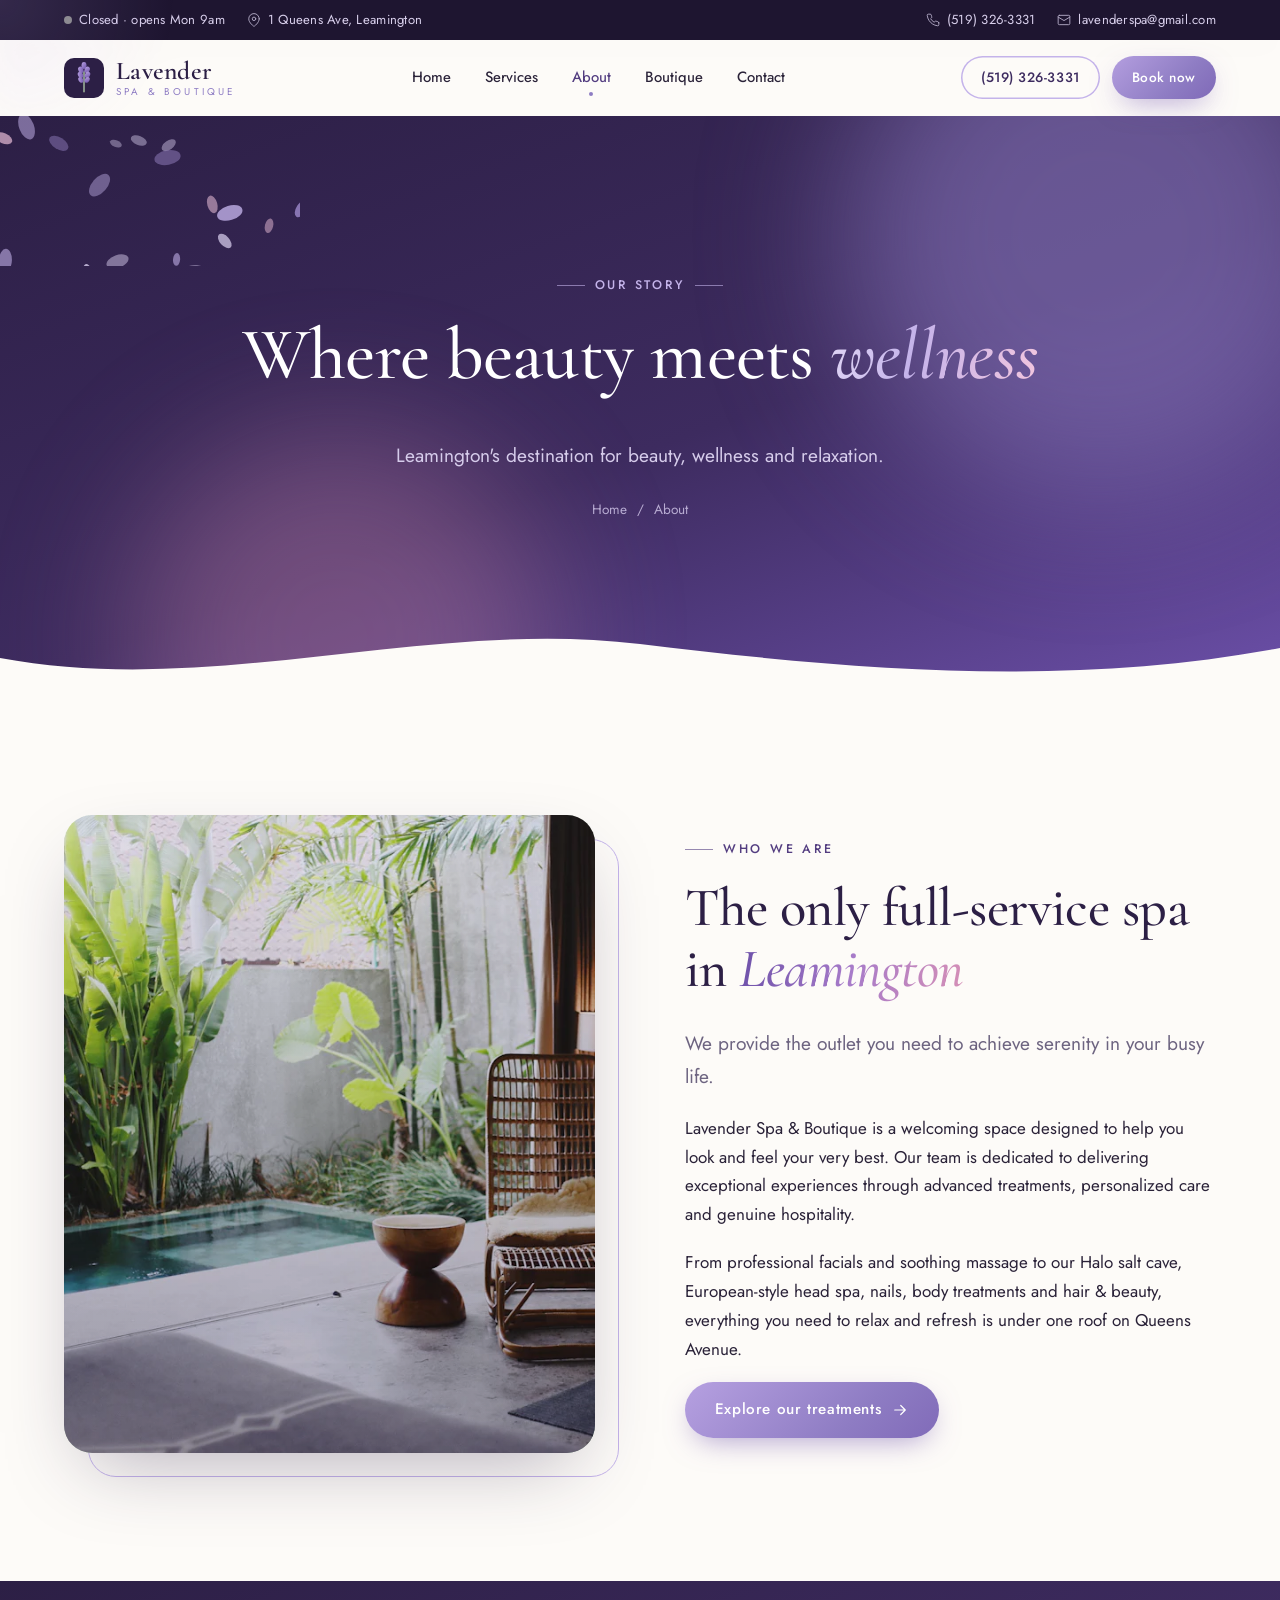
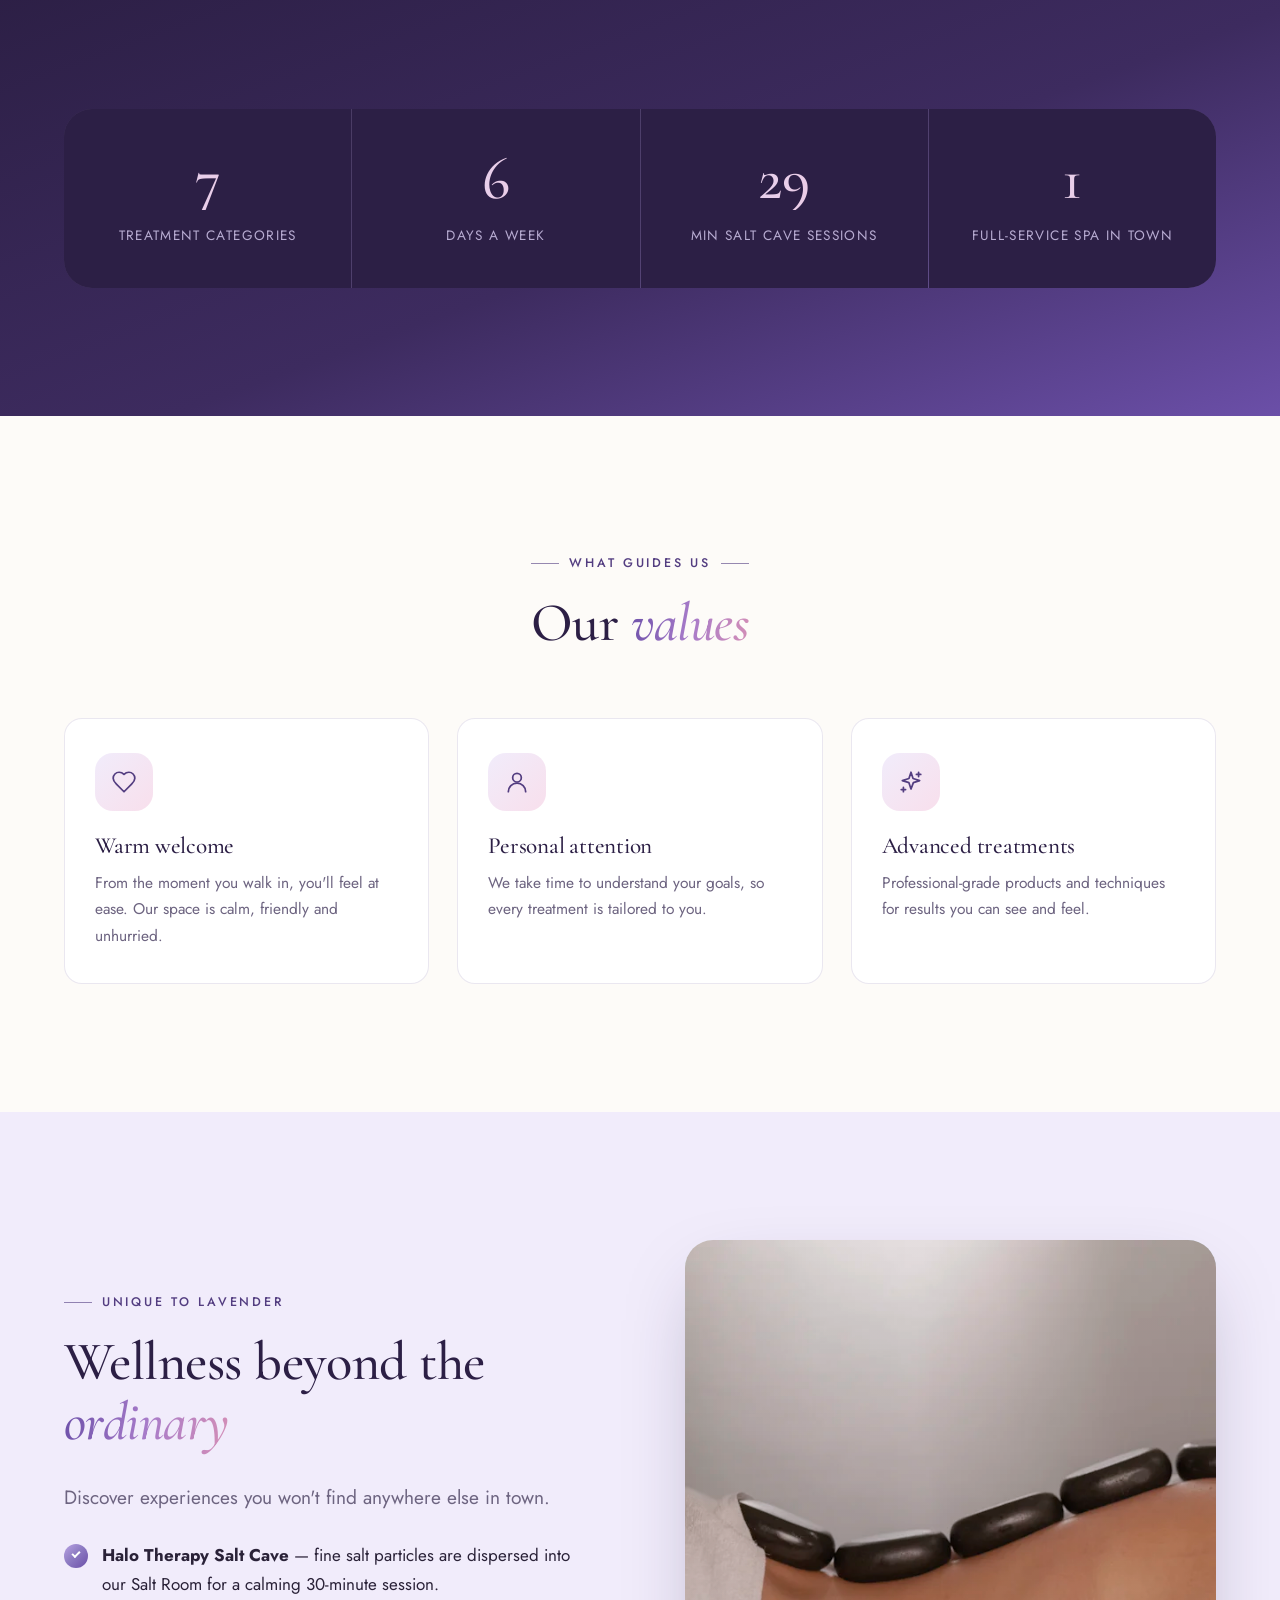
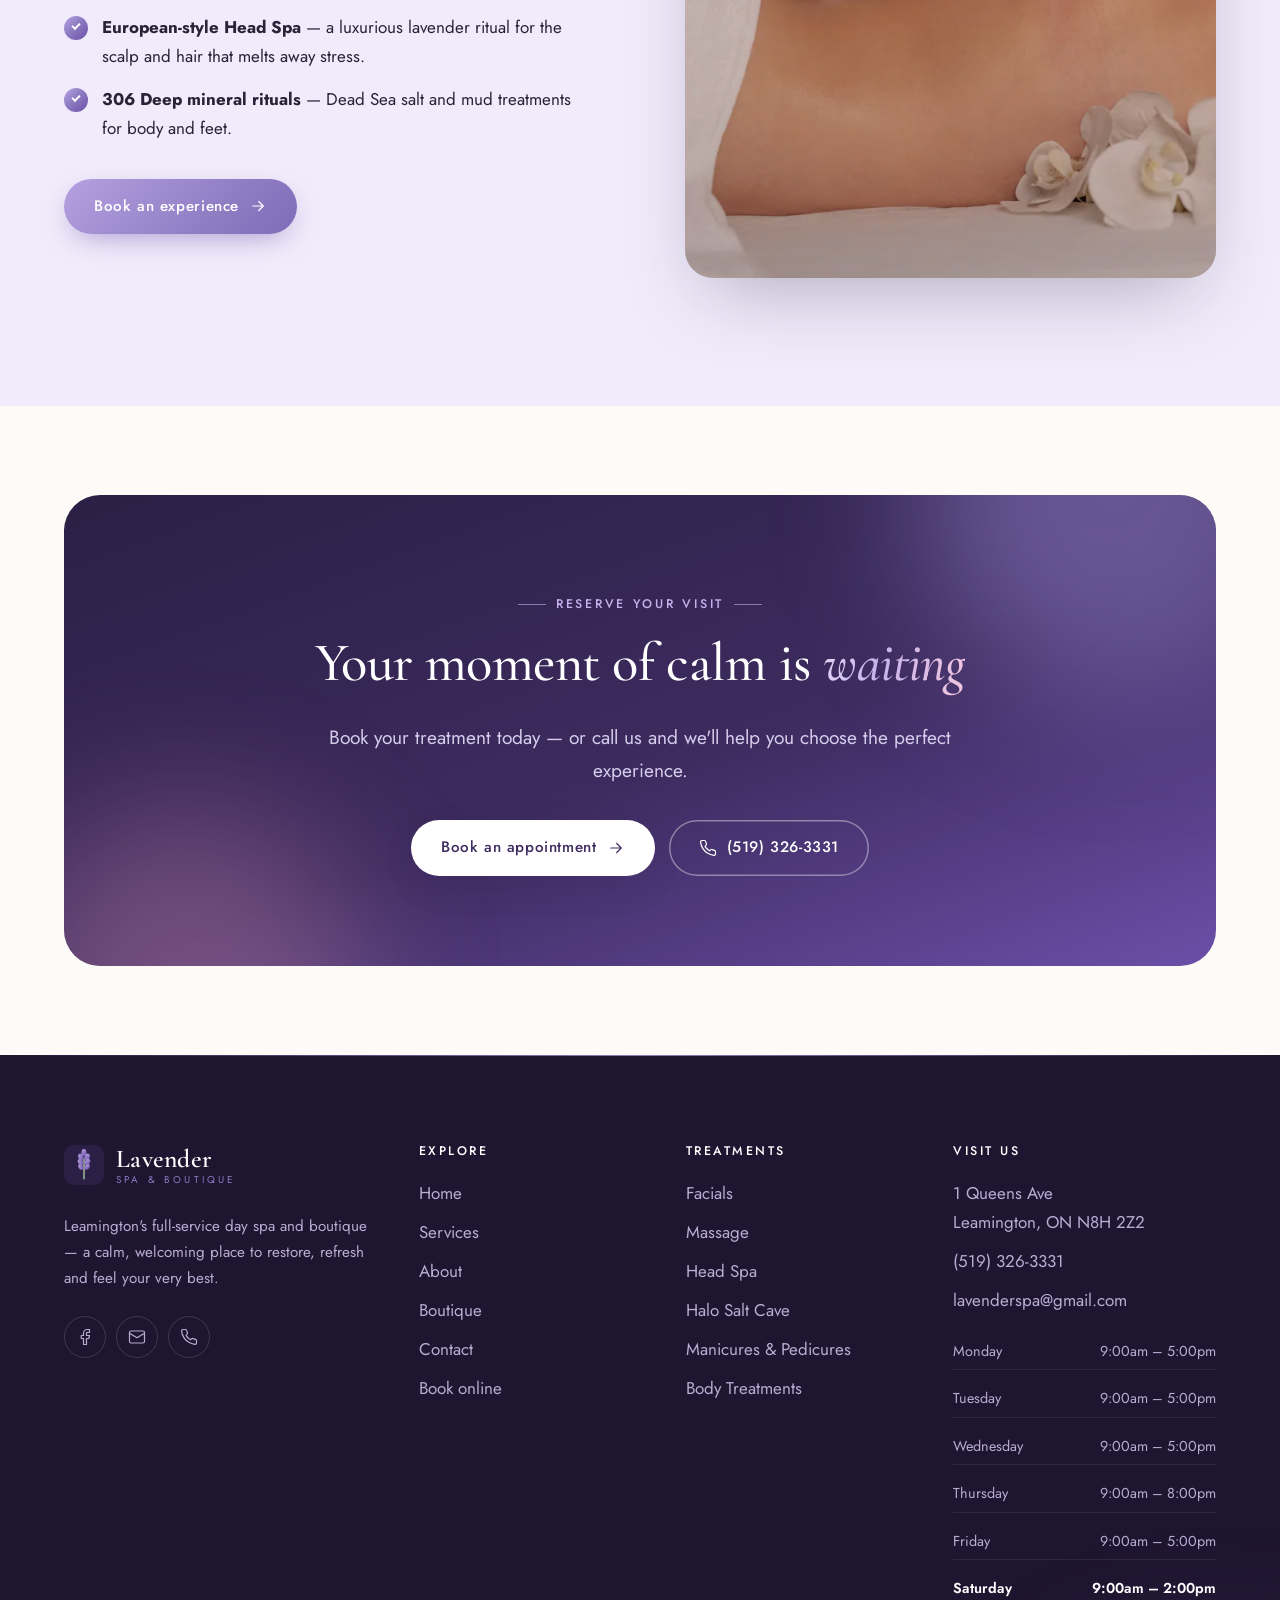
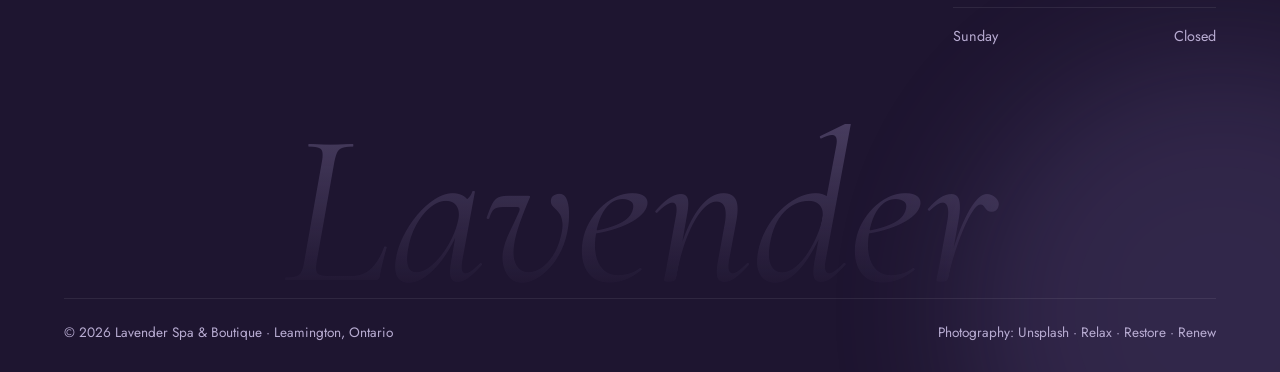
==== commit e66cd974: "Redesign back-to-top button and fix mobile page width - Back-to-top: dark plum glass circle with a g" ====
--- a/about.html
+++ b/about.html
@@ -277,8 +277,12 @@
 
   <div class="mobile-book"><a class="btn" href="contact.html#book"><svg viewBox="0 0 24 24" fill="none" stroke="currentColor" stroke-width="1.6" stroke-linecap="round" stroke-linejoin="round" aria-hidden="true"><rect x="3" y="4" width="18" height="18" rx="2"/><path d="M16 2v4M8 2v4M3 10h18"/></svg>Book an appointment</a></div>
   <button class="to-top" type="button" aria-label="Back to top">
-    <svg class="to-top__ring" viewBox="0 0 52 52" aria-hidden="true"><circle cx="26" cy="26" r="24"/></svg>
-    <svg viewBox="0 0 24 24" fill="none" stroke="currentColor" stroke-width="1.6" stroke-linecap="round" stroke-linejoin="round" aria-hidden="true"><path d="M12 19V5M6 11l6-6 6 6"/></svg>
+    <svg class="to-top__ring" viewBox="0 0 52 52" aria-hidden="true">
+      <defs><linearGradient id="to-top-grad" x1="0" y1="0" x2="1" y2="1"><stop offset="0" stop-color="#e0d6f5"/><stop offset=".5" stop-color="#b9a3e3"/><stop offset="1" stop-color="#f2c6de"/></linearGradient></defs>
+      <circle class="to-top__track" cx="26" cy="26" r="23"/>
+      <circle class="to-top__bar" cx="26" cy="26" r="23" pathLength="100"/>
+    </svg>
+    <svg class="to-top__icon" viewBox="0 0 24 24" fill="none" stroke="currentColor" stroke-width="1.6" stroke-linecap="round" stroke-linejoin="round" aria-hidden="true"><path d="M12 19V5M6 11l6-6 6 6"/></svg>
   </button>
 </body>
 </html>
--- a/assets/css/styles.css
+++ b/assets/css/styles.css
@@ -76,6 +76,9 @@
   -webkit-font-smoothing: antialiased;
   overflow-x: hidden;
 }
+
+/* Never let anything widen the page sideways (keeps phones from zooming out) */
+main, .footer { overflow-x: clip; }
 
 img, svg { display: block; max-width: 100%; }
 
@@ -1317,41 +1320,70 @@
 
 /* Floating actions */
 .to-top {
+  --size: 54px;
   position: fixed;
   right: 22px;
-  bottom: 22px;
+  bottom: calc(22px + env(safe-area-inset-bottom, 0px));
   z-index: 80;
   display: grid;
   place-items: center;
-  width: 52px;
-  height: 52px;
-  border: 0;
+  width: var(--size);
+  height: var(--size);
+  padding: 0;
+  border: 1px solid rgba(255, 255, 255, 0.14);
   border-radius: 50%;
-  background: var(--surface);
-  color: var(--plum-700);
-  box-shadow: var(--shadow);
+  background: rgba(44, 31, 69, 0.86);
+  backdrop-filter: blur(12px) saturate(140%);
+  -webkit-backdrop-filter: blur(12px) saturate(140%);
+  color: #fff;
+  box-shadow: 0 12px 30px -10px rgba(30, 21, 48, 0.6);
   opacity: 0;
-  transform: translateY(20px);
+  transform: translateY(16px) scale(0.85);
   pointer-events: none;
-  transition: opacity 0.4s, transform 0.4s var(--ease);
+  -webkit-tap-highlight-color: transparent;
+  transition: opacity 0.4s var(--ease), transform 0.5s var(--ease), background 0.3s;
 }
 .to-top.is-visible { opacity: 1; transform: none; pointer-events: auto; }
-.to-top svg { position: relative; width: 18px; height: 18px; }
-.to-top__ring { position: absolute; inset: 0; width: 100% !important; height: 100% !important; transform: rotate(-90deg); }
-.to-top__ring circle { fill: none; stroke: var(--lavender-500); stroke-width: 2.5; stroke-dasharray: 151; stroke-dashoffset: 151; stroke-linecap: round; }
+.to-top:hover { background: var(--plum-700); }
+.to-top:active { transform: scale(0.92); }
+.to-top__ring {
+  position: absolute;
+  inset: 0;
+  width: 100%;
+  height: 100%;
+  transform: rotate(-90deg);
+  pointer-events: none;
+}
+.to-top__ring circle { fill: none; stroke-width: 2.5; }
+.to-top__track { stroke: rgba(255, 255, 255, 0.14); }
+.to-top__bar {
+  stroke: url(#to-top-grad);
+  stroke-linecap: round;
+  stroke-dasharray: 100;
+  stroke-dashoffset: 100;
+  transition: stroke-dashoffset 0.15s linear;
+}
+.to-top__icon {
+  width: 18px;
+  height: 18px;
+  stroke-width: 2;
+  transition: transform 0.4s var(--ease);
+}
+.to-top:hover .to-top__icon { transform: translateY(-3px); }
+.to-top:focus-visible { outline: 2px solid var(--lavender-300); outline-offset: 3px; }
 
 .mobile-book {
   display: none;
   position: fixed;
   left: 16px;
-  right: 84px;
-  bottom: 22px;
+  right: 80px;
+  bottom: calc(16px + env(safe-area-inset-bottom, 0px));
   z-index: 80;
   transform: translateY(calc(100% + 40px));
   transition: transform 0.5s var(--ease);
 }
 .mobile-book.is-visible { transform: none; }
-.mobile-book .btn { width: 100%; }
+.mobile-book .btn { width: 100%; height: 54px; padding-block: 0; box-shadow: 0 14px 30px -10px rgba(83, 61, 128, 0.65); }
 
 .scroll-progress {
   position: fixed;
@@ -1430,6 +1462,12 @@
 .js [data-reveal="right"] { transform: translateX(40px); }
 .js [data-reveal="zoom"] { transform: scale(0.94); }
 .js [data-reveal].is-in { opacity: 1; transform: none; }
+
+/* Side-slides would push content past the screen edge on narrow layouts */
+@media (max-width: 900px) {
+  .js [data-reveal="left"],
+  .js [data-reveal="right"] { transform: translateY(36px); }
+}
 
 /* Page fade */
 .js body { animation: pageIn 0.7s var(--ease) both; }
@@ -1488,6 +1526,7 @@
   .menu-group__head { flex-direction: column; align-items: flex-start; }
   .tabs { width: 100%; justify-content: flex-start; }
   .mobile-book { display: block; }
+  .to-top { right: 16px; bottom: calc(16px + env(safe-area-inset-bottom, 0px)); }
   .footer__bottom { padding-bottom: 96px; }
   .cta { border-radius: 26px; }
   .faq summary { font-size: 1.15rem; padding: 18px 20px; }
